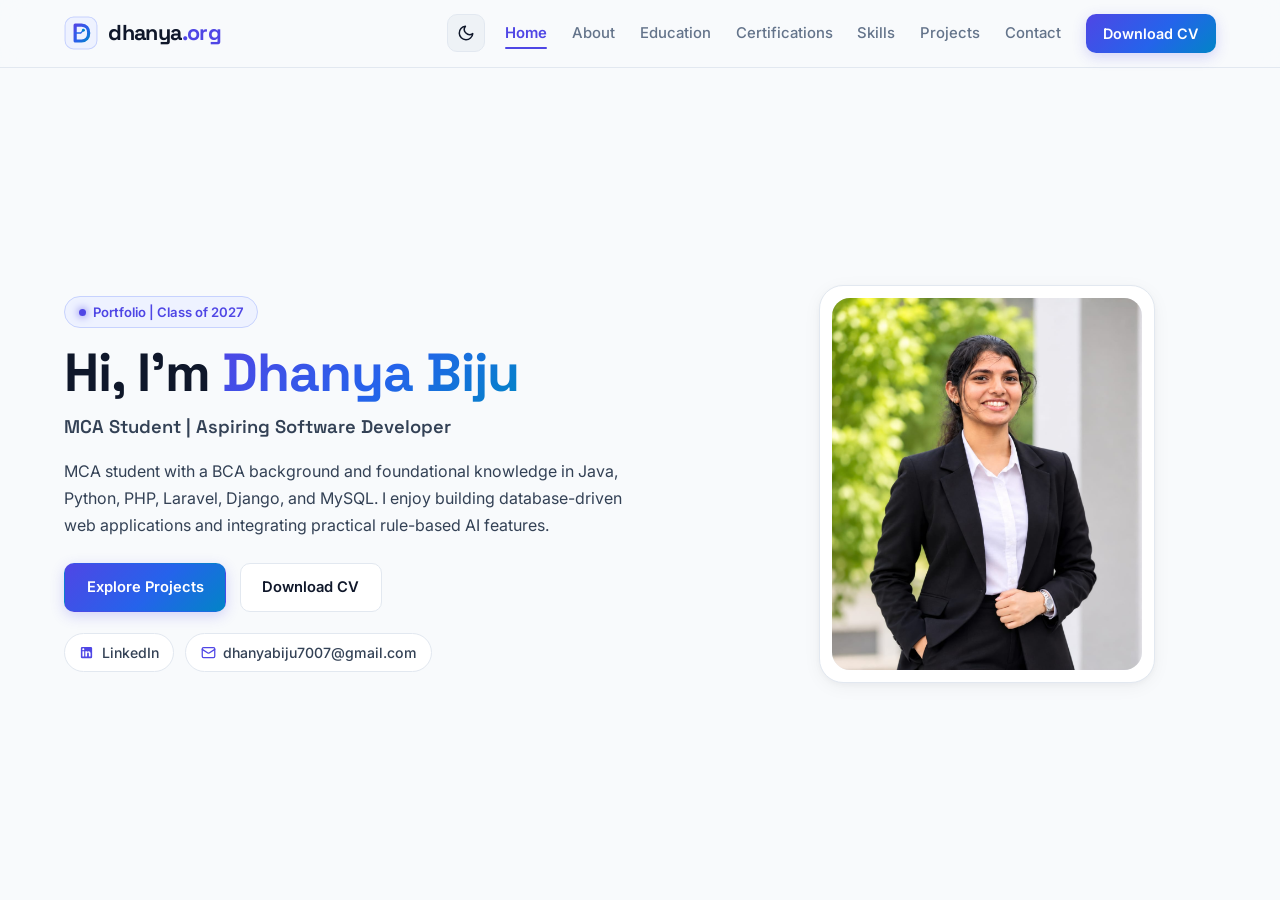
==== index.html @ c8cc5d2e "initial commit" ====
<!DOCTYPE html>
<html lang="en">

<head>
    <meta charset="UTF-8">
    <meta name="viewport" content="width=device-width, initial-scale=1.0">
    <title>Dhanya Biju | MCA Student &amp; Aspiring Software Developer</title>
    <meta name="description"
        content="Portfolio of Dhanya Biju — MCA Student and Aspiring Software Developer skilled in Java, Python, PHP, Laravel, Django, MySQL, and rule-based AI web applications.">
    <meta property="og:title" content="Dhanya Biju | Portfolio">
    <meta property="og:description"
        content="MCA Student and Aspiring Software Developer building clean, database-driven web applications.">
    <meta property="og:type" content="website">
    <meta property="og:site_name" content="dhanya.org">
    <meta property="og:image" content="Assets/image/image.jpeg">
    <link rel="icon" type="image/svg+xml" href="Assets/image/favicon.svg">
    <link rel="preconnect" href="https://fonts.googleapis.com">
    <link rel="preconnect" href="https://fonts.gstatic.com" crossorigin>
    <link
        href="https://fonts.googleapis.com/css2?family=Inter:wght@400;500;600;700&family=Space+Grotesk:wght@500;600;700&display=swap"
        rel="stylesheet">
    <link rel="stylesheet" href="Assets/css/common.css">
    <link rel="stylesheet" href="Assets/css/style.css">
    <script>
        (function () {
            var theme = localStorage.getItem('portfolio-theme');
            if (!theme) {
                theme = (window.matchMedia && window.matchMedia('(prefers-color-scheme: dark)').matches) ? 'dark' : 'light';
            }
            document.documentElement.setAttribute('data-theme', theme);
        })();
    </script>
</head>

<body>
    <a href="#main-content" class="skip-link">Skip to main content</a>

    <header class="navbar">
        <div class="nav-inner">
            <a href="index.html" class="logo" aria-label="dhanya.org home">
                <img src="Assets/image/logo.svg" alt="dhanya.org logo" class="logo-icon" width="34" height="34">
                <span class="logo-text">dhanya<span>.org</span></span>
            </a>

            <div class="nav-right">
                <button type="button" id="themeToggle" class="theme-toggle-btn" aria-label="Toggle color theme"
                    title="Toggle theme">
                    <svg class="sun-icon" viewBox="0 0 24 24" fill="none" stroke="currentColor" stroke-width="2"
                        stroke-linecap="round" stroke-linejoin="round" aria-hidden="true">
                        <circle cx="12" cy="12" r="5"></circle>
                        <line x1="12" y1="1" x2="12" y2="3"></line>
                        <line x1="12" y1="21" x2="12" y2="23"></line>
                        <line x1="4.22" y1="4.22" x2="5.64" y2="5.64"></line>
                        <line x1="18.36" y1="18.36" x2="19.78" y2="19.78"></line>
                        <line x1="1" y1="12" x2="3" y2="12"></line>
                        <line x1="21" y1="12" x2="23" y2="12"></line>
                        <line x1="4.22" y1="19.78" x2="5.64" y2="18.36"></line>
                        <line x1="18.36" y1="5.64" x2="19.78" y2="4.22"></line>
                    </svg>
                    <svg class="moon-icon" viewBox="0 0 24 24" fill="none" stroke="currentColor" stroke-width="2"
                        stroke-linecap="round" stroke-linejoin="round" aria-hidden="true">
                        <path d="M21 12.79A9 9 0 1 1 11.21 3 7 7 0 0 0 21 12.79z"></path>
                    </svg>
                </button>

                <button type="button" id="navToggle" class="nav-toggle" aria-label="Toggle navigation menu"
                    aria-expanded="false" aria-controls="navMenu">
                    <span class="nav-toggle-bar"></span>
                    <span class="nav-toggle-bar"></span>
                    <span class="nav-toggle-bar"></span>
                </button>

                <nav aria-label="Primary Navigation">
                    <ul id="navMenu" class="nav-links">
                        <li><a href="index.html" class="active" aria-current="page">Home</a></li>
                        <li><a href="about.html">About</a></li>
                        <li><a href="education.html">Education</a></li>
                        <li><a href="certifications.html">Certifications</a></li>
                        <li><a href="skills.html">Skills</a></li>
                        <li><a href="projects.html">Projects</a></li>
                        <li><a href="contacts.html">Contact</a></li>
                        <li><a href="Assets/documents/resume.pdf" target="_blank" rel="noopener noreferrer"
                                class="nav-btn">Download CV</a></li>
                    </ul>
                </nav>
            </div>
        </div>
    </header>

    <main id="main-content">
        <section class="page-section" aria-labelledby="hero-heading">
            <div class="container">
                <div class="hero-grid">
                    <div class="hero-content">
                        <span class="hero-label">
                            <span class="hero-label-dot" aria-hidden="true"></span>
                            Portfolio | Class of 2027
                        </span>
                        <h1 id="hero-heading">Hi, I'm <span>Dhanya Biju</span></h1>
                        <p class="hero-role">MCA Student | Aspiring Software Developer</p>
                        <p class="hero-intro">
                            MCA student with a BCA background and foundational knowledge in Java, Python, PHP, Laravel,
                            Django, and MySQL. I enjoy building database-driven web applications and integrating
                            practical rule-based AI features.
                        </p>

                        <div class="hero-actions">
                            <a href="projects.html" class="btn btn-primary">Explore Projects</a>
                            <a href="Assets/documents/resume.pdf" target="_blank" rel="noopener noreferrer"
                                class="btn btn-outline">Download CV</a>
                        </div>

                        <div class="hero-links">
                            <a href="https://www.linkedin.com/in/dhanya-biju2003" target="_blank"
                                rel="noopener noreferrer" class="social-pill">
                                <svg viewBox="0 0 24 24" fill="currentColor" aria-hidden="true">
                                    <path
                                        d="M19 3a2 2 0 0 1 2 2v14a2 2 0 0 1-2 2H5a2 2 0 0 1-2-2V5a2 2 0 0 1 2-2h14m-.5 15.5v-5.3a3.26 3.26 0 0 0-3.26-3.26c-.85 0-1.84.52-2.28 1.3v-1.11h-2.79v8.37h2.79v-4.93c0-.77.62-1.4 1.39-1.4a1.4 1.4 0 0 1 1.4 1.4v4.93h2.75M6.88 8.56a1.68 1.68 0 0 0 1.68-1.68c0-.93-.75-1.69-1.68-1.69a1.69 1.69 0 0 0-1.69 1.69c0 .93.76 1.68 1.69 1.68m1.39 9.94v-8.37H5.5v8.37h2.77z">
                                    </path>
                                </svg>
                                <span>LinkedIn</span>
                            </a>
                            <a href="mailto:dhanyabiju7007@gmail.com" class="social-pill">
                                <svg viewBox="0 0 24 24" fill="none" stroke="currentColor" stroke-width="2"
                                    stroke-linecap="round" stroke-linejoin="round" aria-hidden="true">
                                    <rect x="2" y="4" width="20" height="16" rx="2"></rect>
                                    <path d="m22 7-8.97 5.7a1.94 1.94 0 0 1-2.06 0L2 7"></path>
                                </svg>
                                <span>dhanyabiju7007@gmail.com</span>
                            </a>
                        </div>
                    </div>

                    <div class="hero-visual">
                        <div class="portrait-backdrop">
                            <div class="portrait-frame">
                                <img src="Assets/image/image.jpeg" alt="Portrait of Dhanya Biju" width="310"
                                    height="372" loading="eager" decoding="async">
                            </div>
                        </div>
                    </div>
                </div>
            </div>
        </section>
    </main>

    <button type="button" id="backToTop" class="back-to-top" aria-label="Back to top">
        <svg viewBox="0 0 24 24" fill="none" stroke="currentColor" stroke-width="2.2" stroke-linecap="round"
            stroke-linejoin="round" aria-hidden="true">
            <polyline points="18 15 12 9 6 15"></polyline>
        </svg>
    </button>

    <script src="Assets/javascript/common.js" defer></script>
</body>

</html>
---- Assets/css/common.css ----
/* =========================================
   DESIGN TOKENS — LIGHT & DARK COLOR THEMES
   ========================================= */
:root {
    color-scheme: light;

    /* Backgrounds & Surfaces */
    --bg-main: #F8FAFC;
    --bg-secondary: #EEF2F6;
    --bg-ambient: radial-gradient(ellipse 80% 50% at 50% -12%, rgba(79, 70, 229, 0.08) 0%, transparent 60%),
        radial-gradient(circle at 95% 85%, rgba(2, 132, 199, 0.05) 0%, transparent 50%),
        #F8FAFC;
    --nav-bg: rgba(248, 250, 252, 0.88);
    --card-bg: #FFFFFF;
    --card-border: #E2E8F0;
    --card-border-hover: #CBD5E1;

    /* Typography */
    --heading: #0F172A;
    --body-text: #334155;
    --secondary-text: #64748B;

    /* Primary Accent & Gradients */
    --primary: #4F46E5;
    --primary-hover: #4338CA;
    --primary-light: #EEF2FF;
    --primary-border: #C7D2FE;
    --secondary-accent: #0284C7;
    --accent-glow: rgba(79, 70, 229, 0.22);
    --gradient-primary: linear-gradient(135deg, #4F46E5 0%, #2563EB 55%, #0284C7 100%);
    --gradient-text: linear-gradient(135deg, #4F46E5 0%, #2563EB 55%, #0284C7 100%);

    /* Elevation & Shadows */
    --soft-shadow: 0 4px 20px -2px rgba(15, 23, 42, 0.06), 0 2px 6px -1px rgba(15, 23, 42, 0.04);
    --hover-shadow: 0 14px 30px -4px rgba(15, 23, 42, 0.10), 0 4px 10px -2px rgba(15, 23, 42, 0.05);

    /* Fonts & Shapes */
    --font-heading: 'Space Grotesk', system-ui, -apple-system, 'Segoe UI', sans-serif;
    --font-body: 'Inter', system-ui, -apple-system, 'Segoe UI', sans-serif;
    --radius-sm: 10px;
    --radius-md: 14px;
    --radius-lg: 18px;
    --transition: 0.22s cubic-bezier(0.4, 0, 0.2, 1);
}

[data-theme="dark"] {
    color-scheme: dark;

    /* Backgrounds & Surfaces */
    --bg-main: #0B0F19;
    --bg-secondary: #131B2E;
    --bg-ambient: radial-gradient(ellipse 80% 50% at 50% -12%, rgba(99, 102, 241, 0.18) 0%, transparent 65%),
        radial-gradient(circle at 95% 85%, rgba(56, 189, 248, 0.08) 0%, transparent 50%),
        #0B0F19;
    --nav-bg: rgba(11, 15, 25, 0.88);
    --card-bg: #111827;
    --card-border: rgba(255, 255, 255, 0.09);
    --card-border-hover: rgba(99, 102, 241, 0.4);

    /* Typography */
    --heading: #F8FAFC;
    --body-text: #94A3B8;
    --secondary-text: #64748B;

    /* Primary Accent & Gradients */
    --primary: #6366F1;
    --primary-hover: #818CF8;
    --primary-light: rgba(99, 102, 241, 0.14);
    --primary-border: rgba(99, 102, 241, 0.28);
    --secondary-accent: #38BDF8;
    --accent-glow: rgba(99, 102, 241, 0.32);
    --gradient-primary: linear-gradient(135deg, #6366F1 0%, #3B82F6 55%, #38BDF8 100%);
    --gradient-text: linear-gradient(135deg, #818CF8 0%, #60A5FA 55%, #38BDF8 100%);

    /* Elevation & Shadows */
    --soft-shadow: 0 8px 24px -2px rgba(0, 0, 0, 0.45), 0 2px 6px -1px rgba(0, 0, 0, 0.35);
    --hover-shadow: 0 16px 36px -4px rgba(0, 0, 0, 0.6), 0 0 20px rgba(99, 102, 241, 0.15);
}

/* =========================================
   RESET & BASE TYPOGRAPHY
   ========================================= */
html {
    scroll-behavior: smooth;
}

*,
*::before,
*::after {
    margin: 0;
    padding: 0;
    box-sizing: border-box;
}

body {
    background-color: var(--bg-main);
    background-image: var(--bg-ambient);
    background-attachment: fixed;
    background-size: cover;
    color: var(--body-text);
    font-family: var(--font-body);
    font-size: 15.5px;
    line-height: 1.6;
    min-height: 100vh;
    display: flex;
    flex-direction: column;
    overflow-x: clip;
    -webkit-font-smoothing: antialiased;
    transition: background-color var(--transition), color var(--transition);
}

main {
    flex: 1;
    display: flex;
    align-items: center;
    padding: 1.5rem 5%;
}

h1,
h2,
h3,
h4 {
    font-family: var(--font-heading);
    color: var(--heading);
    letter-spacing: -0.02em;
    transition: color var(--transition);
}

p {
    color: var(--body-text);
    transition: color var(--transition);
}

a {
    color: inherit;
}

img,
svg {
    display: block;
    max-width: 100%;
}

/* Accessibility */
.skip-link {
    position: absolute;
    left: 1rem;
    top: -100%;
    z-index: 2000;
    padding: 0.65rem 1.1rem;
    background: var(--primary);
    color: #FFFFFF;
    font-weight: 600;
    border-radius: var(--radius-sm);
    text-decoration: none;
}

.skip-link:focus {
    top: 0.75rem;
}

:focus-visible {
    outline: 2px solid var(--primary);
    outline-offset: 3px;
}

/* =========================================
   STICKY HEADER & NAVIGATION BAR (68px)
   ========================================= */
.navbar {
    width: 100%;
    height: 68px;
    padding: 0 5%;
    background-color: var(--nav-bg);
    backdrop-filter: blur(12px);
    -webkit-backdrop-filter: blur(12px);
    border-bottom: 1px solid var(--card-border);
    display: flex;
    align-items: center;
    position: sticky;
    top: 0;
    z-index: 1000;
    transition: background-color var(--transition), border-color var(--transition);
}

.nav-inner {
    width: 100%;
    max-width: 1160px;
    margin: 0 auto;
    display: flex;
    justify-content: space-between;
    align-items: center;
    gap: 1.5rem;
}

.logo {
    display: inline-flex;
    align-items: center;
    gap: 0.65rem;
    text-decoration: none;
    flex-shrink: 0;
}

.logo-icon {
    width: 34px;
    height: 34px;
    border-radius: 9px;
    transition: transform var(--transition);
}

.logo:hover .logo-icon {
    transform: scale(1.04);
}

.logo-text {
    font-family: var(--font-heading);
    font-size: 1.35rem;
    font-weight: 700;
    color: var(--heading);
    letter-spacing: -0.03em;
    transition: color var(--transition);
}

.logo-text span {
    color: var(--primary);
    transition: color var(--transition);
}

.nav-right {
    display: flex;
    align-items: center;
    gap: 1.25rem;
}

/* Theme Toggle Button */
.theme-toggle-btn {
    width: 38px;
    height: 38px;
    border-radius: var(--radius-sm);
    background: var(--bg-secondary);
    border: 1px solid var(--card-border);
    color: var(--heading);
    display: inline-flex;
    align-items: center;
    justify-content: center;
    cursor: pointer;
    flex-shrink: 0;
    transition: background-color var(--transition), border-color var(--transition), color var(--transition), transform var(--transition), box-shadow var(--transition);
}

.theme-toggle-btn:hover {
    background: var(--card-bg);
    border-color: var(--primary);
    color: var(--primary);
    transform: rotate(15deg);
    box-shadow: 0 4px 12px var(--accent-glow);
}

.theme-toggle-btn svg {
    width: 18px;
    height: 18px;
}

.theme-toggle-btn .sun-icon {
    display: none;
}

.theme-toggle-btn .moon-icon {
    display: block;
}

[data-theme="dark"] .theme-toggle-btn .sun-icon {
    display: block;
}

[data-theme="dark"] .theme-toggle-btn .moon-icon {
    display: none;
}

.nav-links {
    list-style: none;
    display: flex;
    align-items: center;
    gap: 1.55rem;
}

.nav-links a {
    text-decoration: none;
    color: var(--secondary-text);
    font-size: 0.93rem;
    font-weight: 500;
    position: relative;
    padding: 0.3rem 0;
    transition: color var(--transition);
}

.nav-links a:hover:not(.nav-btn),
.nav-links a.active:not(.nav-btn) {
    color: var(--primary);
    font-weight: 600;
}

.nav-links a.active:not(.nav-btn)::after {
    content: '';
    position: absolute;
    left: 0;
    bottom: -2px;
    width: 100%;
    height: 2px;
    background: var(--primary);
    border-radius: 999px;
}

.nav-btn {
    background: var(--gradient-primary);
    color: #FFFFFF !important;
    padding: 0.52rem 1.1rem !important;
    border-radius: var(--radius-sm);
    font-weight: 600 !important;
    font-size: 0.9rem !important;
    transition: transform var(--transition), background-color var(--transition), box-shadow var(--transition);
    display: inline-flex;
    align-items: center;
    gap: 0.4rem;
    box-shadow: 0 4px 14px var(--accent-glow);
}

.nav-btn:hover {
    transform: translateY(-1px);
    box-shadow: 0 8px 20px var(--accent-glow);
}

/* Mobile Hamburger Toggle */
.nav-toggle {
    display: none;
    background: var(--bg-secondary);
    border: 1px solid var(--card-border);
    border-radius: var(--radius-sm);
    width: 38px;
    height: 38px;
    align-items: center;
    justify-content: center;
    flex-direction: column;
    gap: 5px;
    cursor: pointer;
    transition: background-color var(--transition), border-color var(--transition);
}

.nav-toggle-bar {
    width: 18px;
    height: 2px;
    background-color: var(--heading);
    border-radius: 2px;
    transition: transform var(--transition), opacity var(--transition);
}

.nav-toggle[aria-expanded="true"] .nav-toggle-bar:nth-child(1) {
    transform: translateY(7px) rotate(45deg);
}

.nav-toggle[aria-expanded="true"] .nav-toggle-bar:nth-child(2) {
    opacity: 0;
}

.nav-toggle[aria-expanded="true"] .nav-toggle-bar:nth-child(3) {
    transform: translateY(-7px) rotate(-45deg);
}

/* =========================================
   SHARED PAGE CONTAINER & HEADERS
   ========================================= */
.container {
    width: 100%;
    max-width: 1160px;
    margin: 0 auto;
}

.page-section {
    width: 100%;
}

.page-header {
    margin-bottom: 1.5rem;
    display: flex;
    justify-content: space-between;
    align-items: flex-end;
    flex-wrap: wrap;
    gap: 0.75rem;
}

.page-eyebrow {
    display: inline-block;
    padding: 0.24rem 0.75rem;
    margin-bottom: 0.45rem;
    border-radius: 999px;
    background: var(--primary-light);
    border: 1px solid var(--primary-border);
    color: var(--primary);
    font-size: 0.78rem;
    font-weight: 600;
    letter-spacing: 0.03em;
    text-transform: uppercase;
    transition: background-color var(--transition), border-color var(--transition), color var(--transition);
}

.page-title {
    font-size: clamp(1.75rem, 2.8vw, 2.25rem);
    font-weight: 700;
    line-height: 1.15;
}

.page-subtitle {
    font-size: 0.96rem;
    color: var(--secondary-text);
    max-width: 580px;
    transition: color var(--transition);
}

/* =========================================
   BUTTONS, CARDS, TAGS & PILLS
   ========================================= */
.btn {
    display: inline-flex;
    align-items: center;
    justify-content: center;
    gap: 0.5rem;
    padding: 0.72rem 1.35rem;
    border-radius: var(--radius-sm);
    font-family: var(--font-body);
    font-size: 0.92rem;
    font-weight: 600;
    text-decoration: none;
    border: 1px solid transparent;
    cursor: pointer;
    transition: transform var(--transition), border-color var(--transition), background-color var(--transition), box-shadow var(--transition), color var(--transition);
}

.btn-primary {
    background: var(--gradient-primary);
    color: #FFFFFF;
    box-shadow: 0 4px 14px var(--accent-glow);
}

.btn-primary:hover {
    transform: translateY(-2px);
    box-shadow: 0 8px 22px var(--accent-glow);
}

.btn-outline {
    background: var(--card-bg);
    color: var(--heading);
    border-color: var(--card-border);
}

.btn-outline:hover {
    transform: translateY(-2px);
    border-color: var(--primary);
    color: var(--primary);
    background: var(--primary-light);
}

.card {
    background: var(--card-bg);
    border: 1px solid var(--card-border);
    border-radius: var(--radius-lg);
    box-shadow: var(--soft-shadow);
    transition: transform var(--transition), border-color var(--transition), box-shadow var(--transition), background-color var(--transition);
}

.card:hover {
    border-color: var(--card-border-hover);
    box-shadow: var(--hover-shadow);
}

.tag-list {
    display: flex;
    flex-wrap: wrap;
    gap: 0.45rem;
}

.tag {
    display: inline-flex;
    align-items: center;
    padding: 0.3rem 0.72rem;
    border-radius: 999px;
    background: var(--bg-secondary);
    border: 1px solid var(--card-border);
    color: var(--heading);
    font-size: 0.82rem;
    font-weight: 500;
    transition: border-color var(--transition), background-color var(--transition), color var(--transition);
}

.social-pill {
    display: inline-flex;
    align-items: center;
    gap: 0.45rem;
    padding: 0.45rem 0.9rem;
    border-radius: 999px;
    background: var(--card-bg);
    border: 1px solid var(--card-border);
    color: var(--body-text);
    font-size: 0.88rem;
    font-weight: 500;
    text-decoration: none;
    transition: transform var(--transition), border-color var(--transition), color var(--transition), background-color var(--transition), box-shadow var(--transition);
}

.social-pill svg {
    width: 15px;
    height: 15px;
    color: var(--primary);
    flex-shrink: 0;
    transition: color var(--transition);
}

a.social-pill:hover {
    transform: translateY(-1px);
    border-color: var(--primary);
    color: var(--primary);
    background: var(--primary-light);
    box-shadow: 0 4px 12px var(--accent-glow);
}

/* =========================================
   BACK TO TOP BUTTON
   ========================================= */
.back-to-top {
    position: fixed;
    right: 1.25rem;
    bottom: 1.25rem;
    width: 40px;
    height: 40px;
    border-radius: 10px;
    background: var(--card-bg);
    border: 1px solid var(--card-border);
    box-shadow: var(--soft-shadow);
    color: var(--primary);
    display: flex;
    align-items: center;
    justify-content: center;
    cursor: pointer;
    opacity: 0;
    visibility: hidden;
    transform: translateY(8px);
    transition: opacity var(--transition), transform var(--transition), visibility var(--transition), border-color var(--transition), background-color var(--transition);
    z-index: 950;
}

.back-to-top.is-visible {
    opacity: 1;
    visibility: visible;
    transform: translateY(0);
}

.back-to-top:hover {
    border-color: var(--primary);
    box-shadow: 0 6px 16px var(--accent-glow);
}

.back-to-top svg {
    width: 18px;
    height: 18px;
}

/* =========================================
   RESPONSIVE NAVIGATION & MOBILE FLOW
   ========================================= */
@media (max-width: 960px) {
    main {
        display: block;
        padding: 2rem 5%;
    }
}

@media (max-width: 860px) {
    .nav-toggle {
        display: inline-flex;
    }

    .nav-right {
        gap: 0.65rem;
    }

    .nav-links {
        position: absolute;
        top: 100%;
        left: 0;
        right: 0;
        flex-direction: column;
        align-items: stretch;
        gap: 0.25rem;
        padding: 0.85rem 5% 1.25rem;
        background: var(--card-bg);
        border-bottom: 1px solid var(--card-border);
        box-shadow: var(--soft-shadow);
        display: none;
    }

    .nav-links.is-open {
        display: flex;
    }

    .nav-links a {
        padding: 0.6rem 0.4rem;
    }

    .nav-links a.active:not(.nav-btn)::after {
        display: none;
    }

    .nav-btn {
        margin-top: 0.4rem;
        justify-content: center;
    }
}

/* =========================================
   REDUCED MOTION
   ========================================= */
@media (prefers-reduced-motion: reduce) {
    html {
        scroll-behavior: auto;
    }

    *,
    *::before,
    *::after {
        animation-duration: 0.01ms !important;
        animation-iteration-count: 1 !important;
        transition-duration: 0.01ms !important;
    }
}
---- Assets/css/style.css ----
/* =========================================
   HOME PAGE — ONE-SCREEN SPLIT HERO
   ========================================= */
.hero-grid {
    display: grid;
    grid-template-columns: 1.2fr 0.85fr;
    align-items: center;
    gap: 3rem;
}

.hero-label {
    display: inline-flex;
    align-items: center;
    gap: 0.45rem;
    padding: 0.3rem 0.85rem;
    margin-bottom: 1rem;
    border-radius: 999px;
    background: var(--primary-light);
    border: 1px solid var(--primary-border);
    color: var(--primary);
    font-size: 0.82rem;
    font-weight: 600;
    transition: background-color var(--transition), border-color var(--transition), color var(--transition);
}

.hero-label-dot {
    width: 7px;
    height: 7px;
    border-radius: 50%;
    background: var(--primary);
    box-shadow: 0 0 8px var(--primary);
}

.hero-content h1 {
    font-size: clamp(2.3rem, 4.2vw, 3.35rem);
    font-weight: 700;
    line-height: 1.1;
    margin-bottom: 0.55rem;
}

.hero-content h1 span {
    background: var(--gradient-text);
    -webkit-background-clip: text;
    -webkit-text-fill-color: transparent;
    display: inline-block;
}

.hero-role {
    font-family: var(--font-heading);
    font-size: 1.15rem;
    font-weight: 600;
    color: var(--body-text);
    margin-bottom: 1rem;
    transition: color var(--transition);
}

.hero-intro {
    font-size: 1rem;
    color: var(--body-text);
    max-width: 560px;
    line-height: 1.7;
    margin-bottom: 1.5rem;
    transition: color var(--transition);
}

.hero-actions {
    display: flex;
    flex-wrap: wrap;
    gap: 0.85rem;
    margin-bottom: 1.35rem;
}

.hero-links {
    display: flex;
    flex-wrap: wrap;
    gap: 0.7rem;
}

/* Right Column: Clean Profile Photo Frame */
.hero-visual {
    display: flex;
    justify-content: center;
}

.portrait-backdrop {
    position: relative;
    padding: 0.75rem;
    border-radius: 24px;
    background: var(--card-bg);
    border: 1px solid var(--card-border);
    box-shadow: var(--soft-shadow);
    transition: background-color var(--transition), border-color var(--transition), box-shadow var(--transition);
}

.portrait-backdrop:hover {
    border-color: var(--card-border-hover);
    box-shadow: var(--hover-shadow);
}

.portrait-frame {
    width: 310px;
    max-width: 100%;
    aspect-ratio: 4 / 4.8;
    border-radius: 18px;
    overflow: hidden;
    background: var(--bg-secondary);
}

.portrait-frame img {
    width: 100%;
    height: 100%;
    object-fit: cover;
    object-position: center top;
}

@media (max-width: 960px) {
    .hero-grid {
        grid-template-columns: 1fr;
        text-align: center;
        gap: 2rem;
    }

    .hero-visual {
        order: -1;
    }

    .hero-intro {
        margin-left: auto;
        margin-right: auto;
    }

    .hero-actions,
    .hero-links {
        justify-content: center;
    }

    .portrait-frame {
        width: 260px;
    }
}
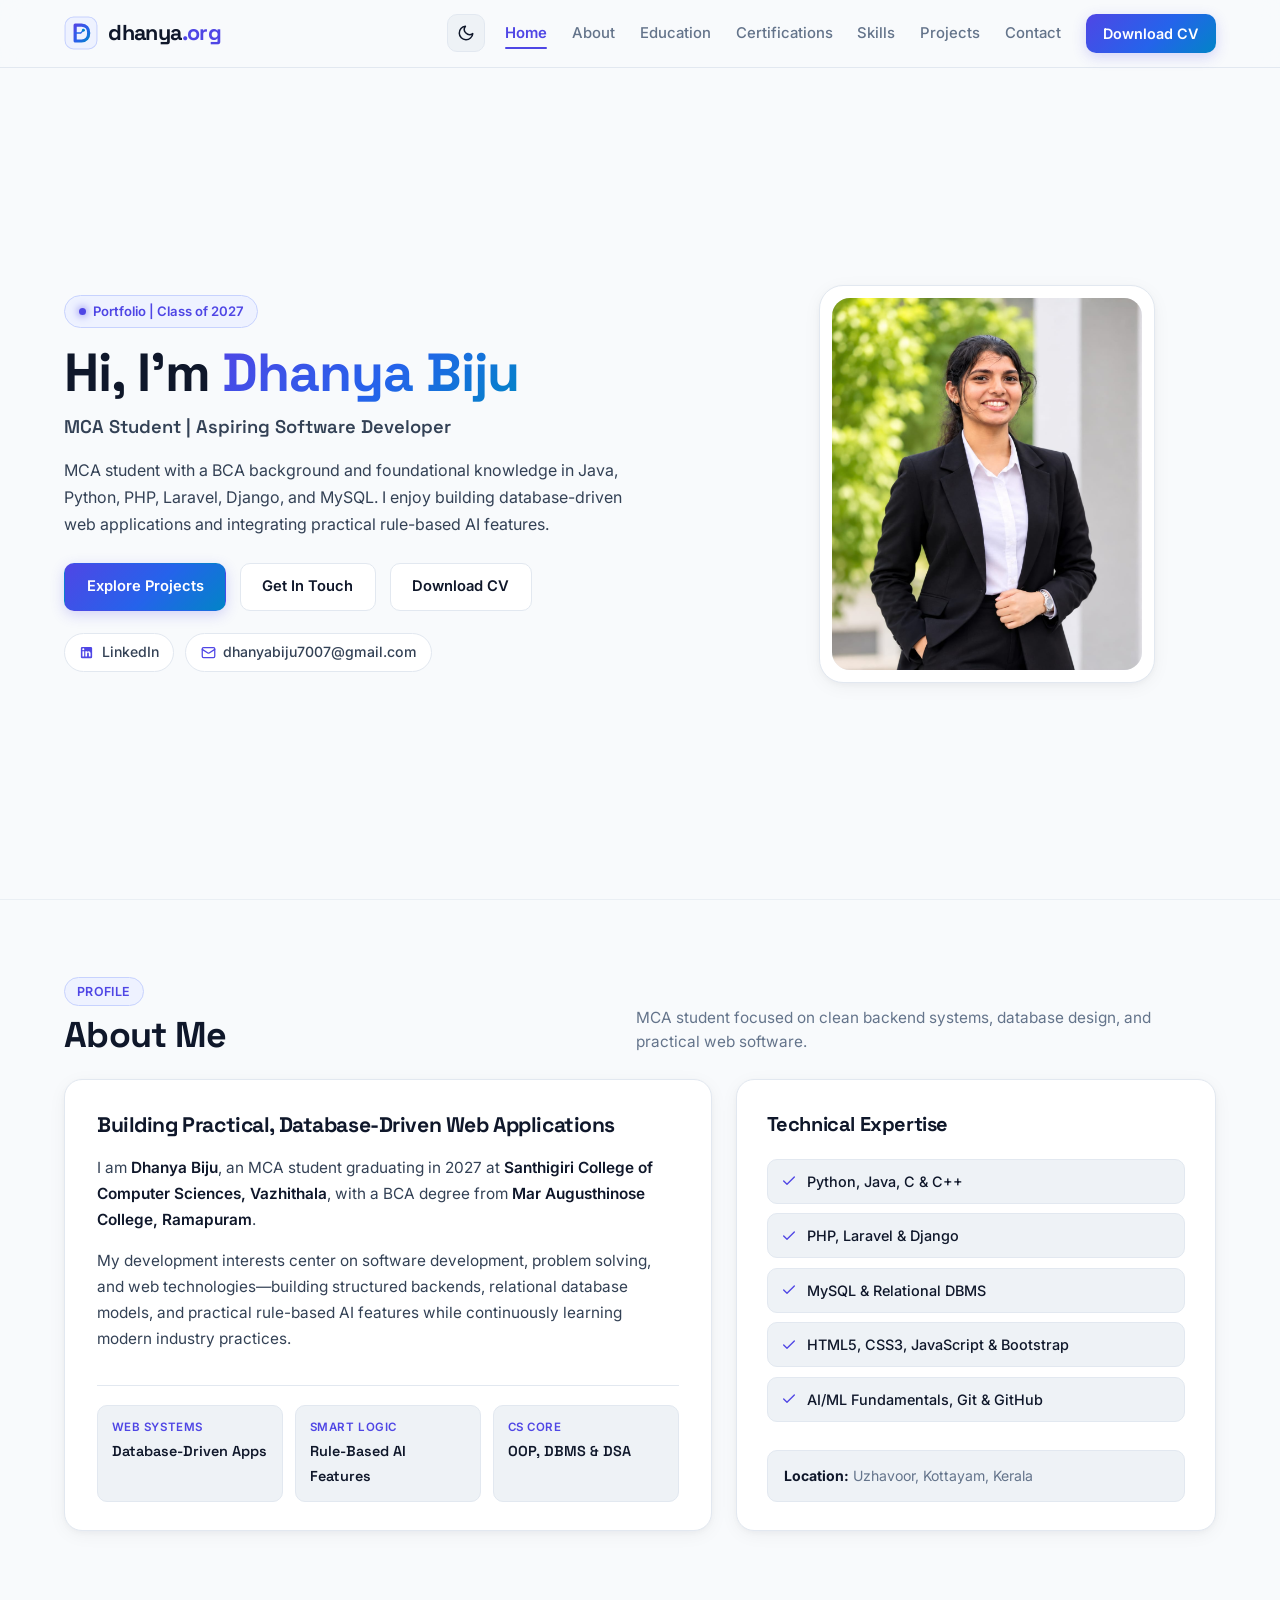
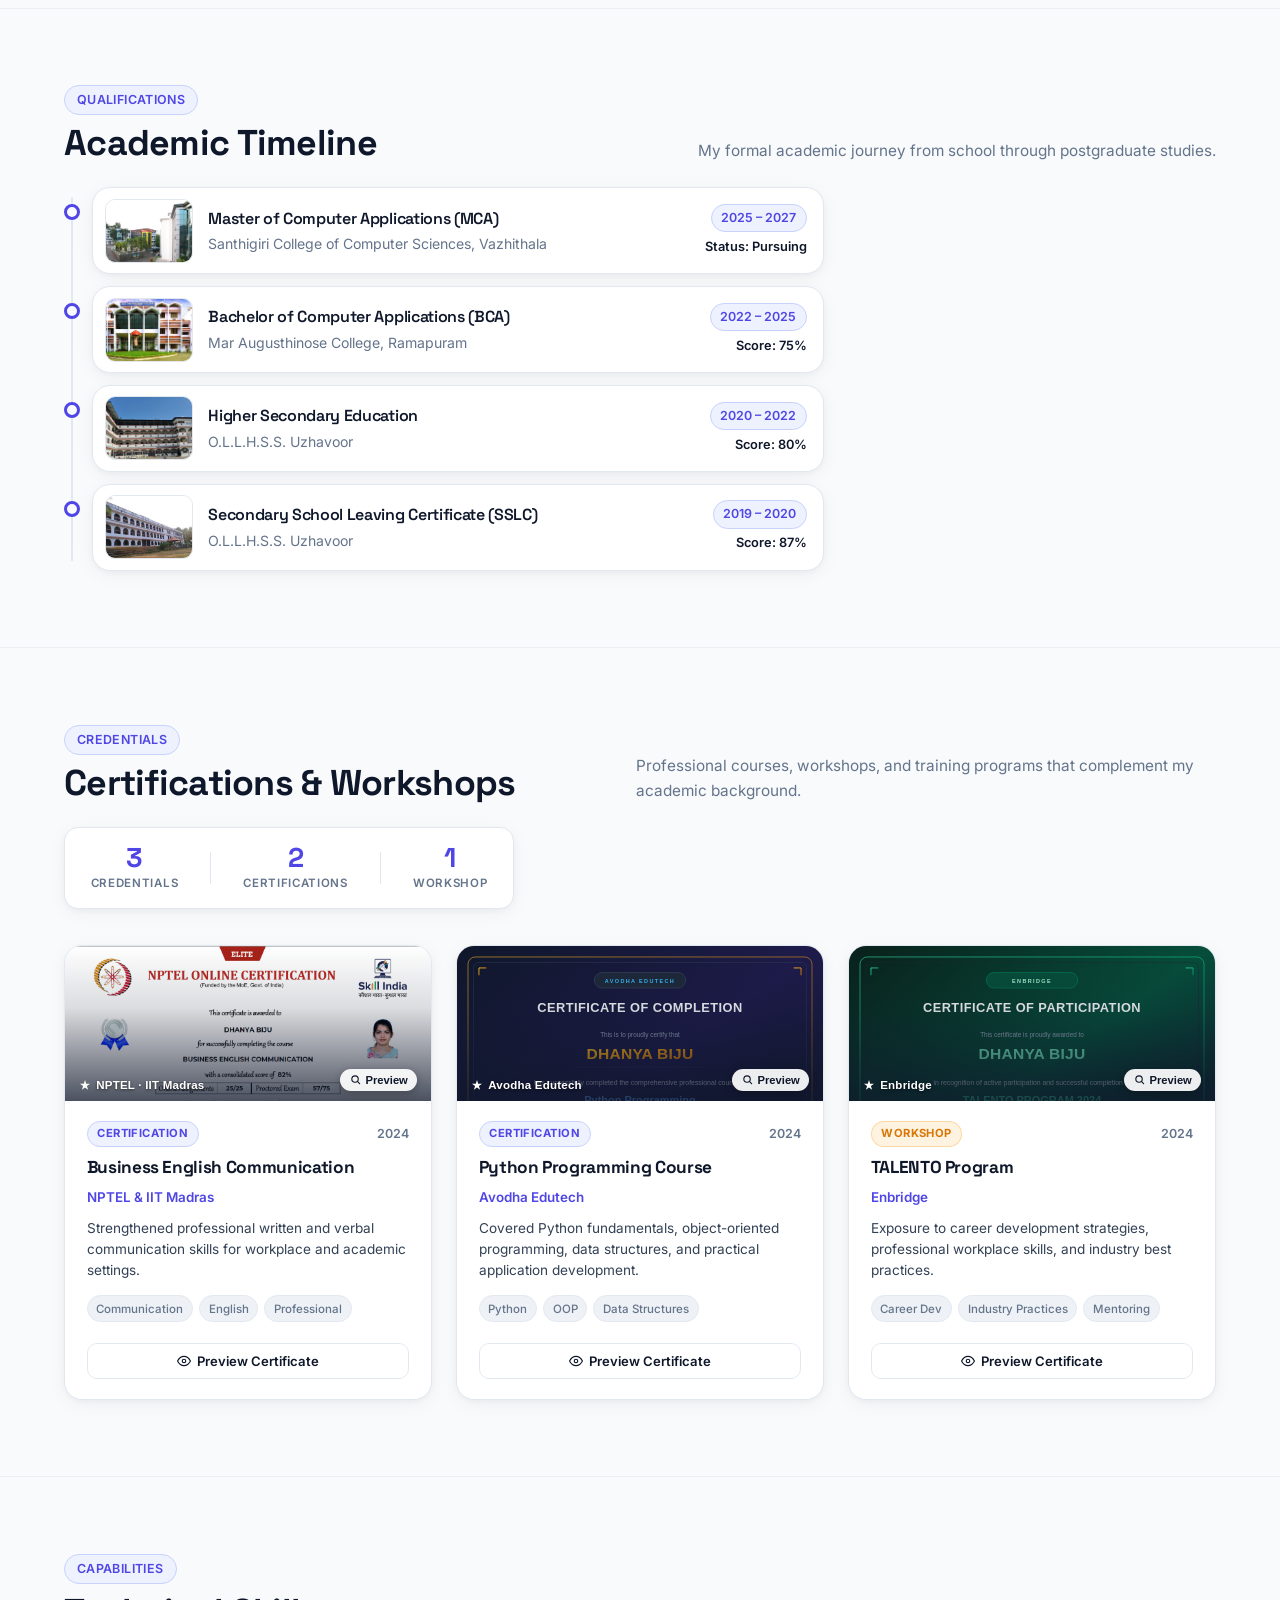
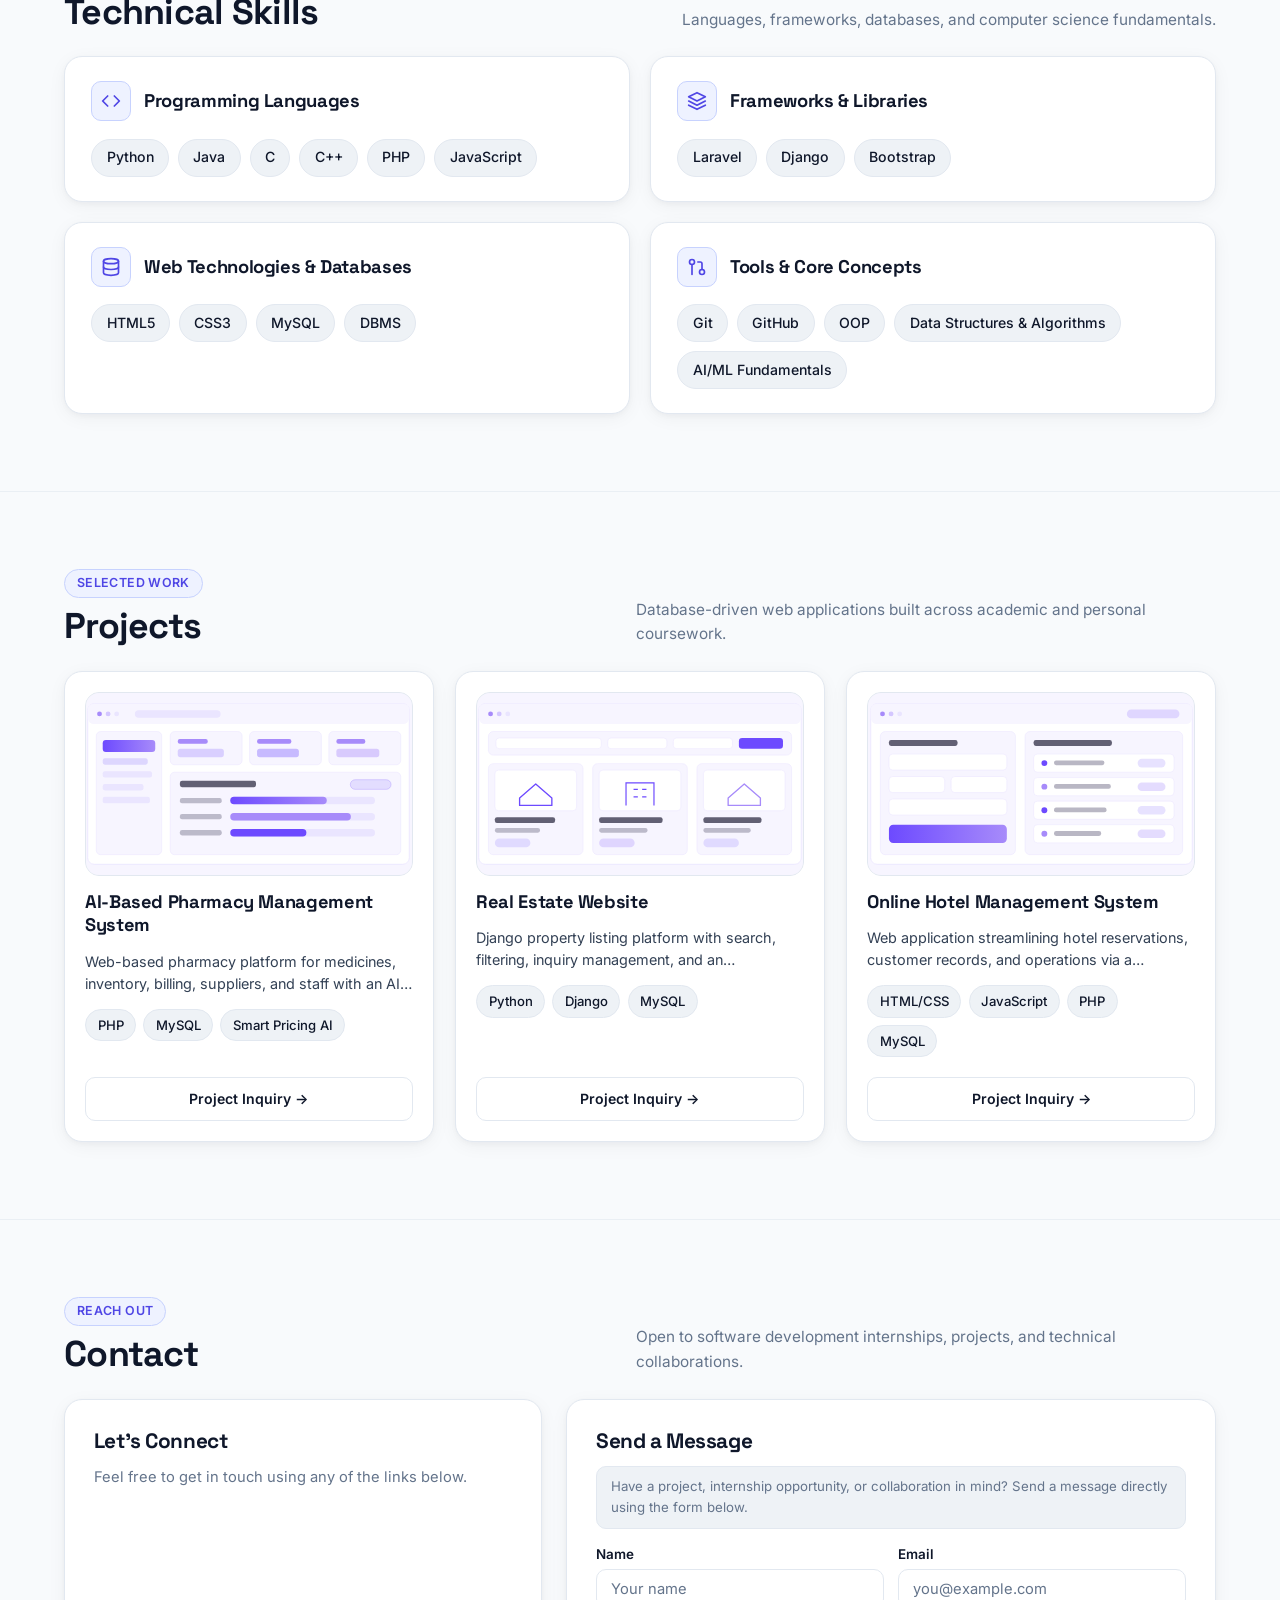
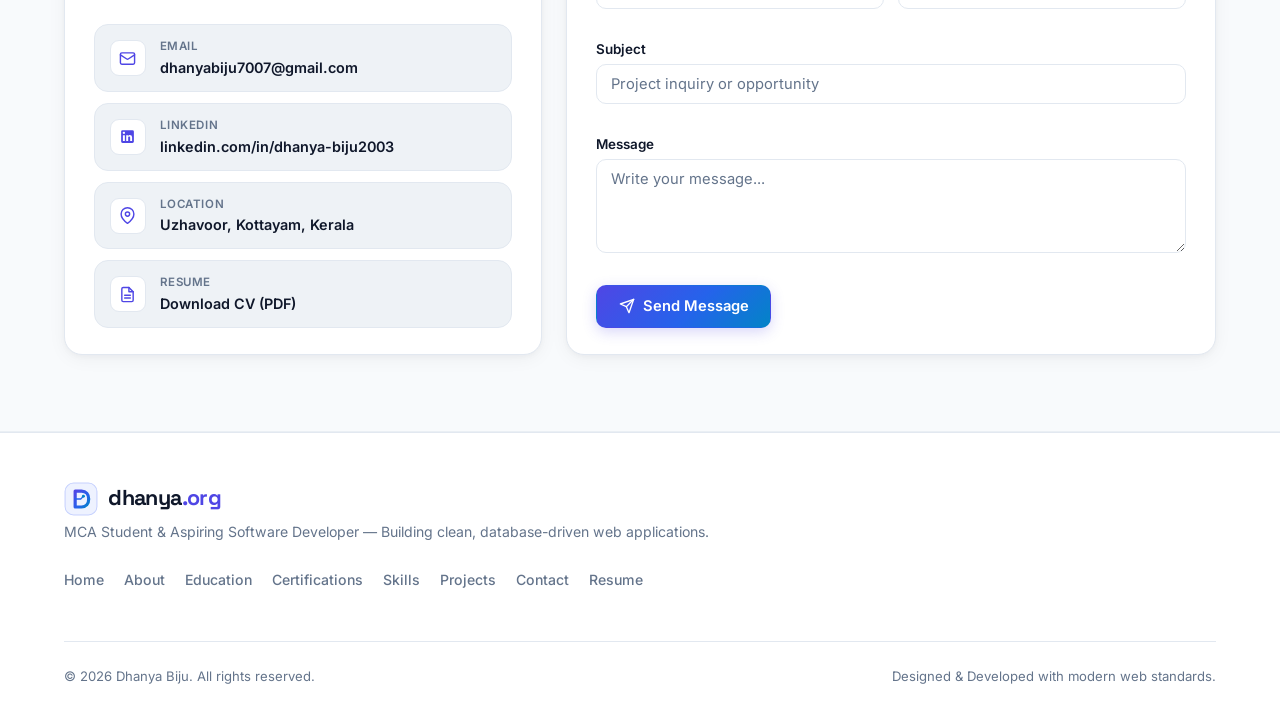
==== commit daffcf96: "added" ====
--- a/index.html
+++ b/index.html
@@ -6,10 +6,10 @@
     <meta name="viewport" content="width=device-width, initial-scale=1.0">
     <title>Dhanya Biju | MCA Student &amp; Aspiring Software Developer</title>
     <meta name="description"
-        content="Portfolio of Dhanya Biju — MCA Student and Aspiring Software Developer skilled in Java, Python, PHP, Laravel, Django, MySQL, and rule-based AI web applications.">
-    <meta property="og:title" content="Dhanya Biju | Portfolio">
+        content="Professional portfolio of Dhanya Biju — MCA Student and Aspiring Software Developer skilled in Java, Python, PHP, Laravel, Django, MySQL, and database-driven web applications.">
+    <meta property="og:title" content="Dhanya Biju | Professional Portfolio">
     <meta property="og:description"
-        content="MCA Student and Aspiring Software Developer building clean, database-driven web applications.">
+        content="MCA Student and Aspiring Software Developer building clean, database-driven web applications with rule-based AI features.">
     <meta property="og:type" content="website">
     <meta property="og:site_name" content="dhanya.org">
     <meta property="og:image" content="Assets/image/image.jpeg">
@@ -21,6 +21,12 @@
         rel="stylesheet">
     <link rel="stylesheet" href="Assets/css/common.css">
     <link rel="stylesheet" href="Assets/css/style.css">
+    <link rel="stylesheet" href="Assets/css/about.css">
+    <link rel="stylesheet" href="Assets/css/education.css">
+    <link rel="stylesheet" href="Assets/css/certifications.css">
+    <link rel="stylesheet" href="Assets/css/skill.css">
+    <link rel="stylesheet" href="Assets/css/project.css">
+    <link rel="stylesheet" href="Assets/css/contact.css">
     <script>
         (function () {
             var theme = localStorage.getItem('portfolio-theme');
@@ -33,11 +39,12 @@
 </head>
 
 <body>
-    <a href="#main-content" class="skip-link">Skip to main content</a>
-
+    <a href="#home" class="skip-link">Skip to main content</a>
+
+    <!-- Sticky Navigation Bar -->
     <header class="navbar">
         <div class="nav-inner">
-            <a href="index.html" class="logo" aria-label="dhanya.org home">
+            <a href="#home" class="logo" aria-label="dhanya.org home">
                 <img src="Assets/image/logo.svg" alt="dhanya.org logo" class="logo-icon" width="34" height="34">
                 <span class="logo-text">dhanya<span>.org</span></span>
             </a>
@@ -72,13 +79,13 @@
 
                 <nav aria-label="Primary Navigation">
                     <ul id="navMenu" class="nav-links">
-                        <li><a href="index.html" class="active" aria-current="page">Home</a></li>
-                        <li><a href="about.html">About</a></li>
-                        <li><a href="education.html">Education</a></li>
-                        <li><a href="certifications.html">Certifications</a></li>
-                        <li><a href="skills.html">Skills</a></li>
-                        <li><a href="projects.html">Projects</a></li>
-                        <li><a href="contacts.html">Contact</a></li>
+                        <li><a href="#home" class="active">Home</a></li>
+                        <li><a href="#about">About</a></li>
+                        <li><a href="#education">Education</a></li>
+                        <li><a href="#certifications">Certifications</a></li>
+                        <li><a href="#skills">Skills</a></li>
+                        <li><a href="#projects">Projects</a></li>
+                        <li><a href="#contact">Contact</a></li>
                         <li><a href="Assets/documents/resume.pdf" target="_blank" rel="noopener noreferrer"
                                 class="nav-btn">Download CV</a></li>
                     </ul>
@@ -88,7 +95,10 @@
     </header>
 
     <main id="main-content">
-        <section class="page-section" aria-labelledby="hero-heading">
+        <!-- =========================================
+             1. HERO SECTION
+             ========================================= -->
+        <section id="home" class="page-section page-section--hero" aria-labelledby="hero-heading">
             <div class="container">
                 <div class="hero-grid">
                     <div class="hero-content">
@@ -105,7 +115,8 @@
                         </p>
 
                         <div class="hero-actions">
-                            <a href="projects.html" class="btn btn-primary">Explore Projects</a>
+                            <a href="#projects" class="btn btn-primary">Explore Projects</a>
+                            <a href="#contact" class="btn btn-outline">Get In Touch</a>
                             <a href="Assets/documents/resume.pdf" target="_blank" rel="noopener noreferrer"
                                 class="btn btn-outline">Download CV</a>
                         </div>
@@ -142,8 +153,834 @@
                 </div>
             </div>
         </section>
+
+        <!-- =========================================
+             2. ABOUT SECTION
+             ========================================= -->
+        <section id="about" class="page-section" aria-labelledby="about-heading">
+            <div class="container">
+                <div class="page-header">
+                    <div>
+                        <span class="page-eyebrow">Profile</span>
+                        <h2 id="about-heading" class="page-title">About Me</h2>
+                    </div>
+                    <p class="page-subtitle">MCA student focused on clean backend systems, database design, and
+                        practical web software.</p>
+                </div>
+
+                <div class="about-grid">
+                    <!-- Left Column: Bio + Highlights -->
+                    <article class="card about-card">
+                        <div class="about-bio">
+                            <h2>Building Practical, Database-Driven Web Applications</h2>
+                            <p>
+                                I am <strong>Dhanya Biju</strong>, an MCA student graduating in 2027 at
+                                <strong>Santhigiri College of Computer Sciences, Vazhithala</strong>, with a BCA degree
+                                from <strong>Mar Augusthinose College, Ramapuram</strong>.
+                            </p>
+                            <p>
+                                My development interests center on software development, problem solving, and web
+                                technologies—building structured backends, relational database models, and practical
+                                rule-based AI features while continuously learning modern industry practices.
+                            </p>
+                        </div>
+
+                        <div class="highlights-strip" aria-label="Key expertise highlights">
+                            <div class="highlight-box">
+                                <span class="highlight-label">Web Systems</span>
+                                <span class="highlight-value">Database-Driven Apps</span>
+                            </div>
+                            <div class="highlight-box">
+                                <span class="highlight-label">Smart Logic</span>
+                                <span class="highlight-value">Rule-Based AI Features</span>
+                            </div>
+                            <div class="highlight-box">
+                                <span class="highlight-label">CS Core</span>
+                                <span class="highlight-value">OOP, DBMS &amp; DSA</span>
+                            </div>
+                        </div>
+                    </article>
+
+                    <!-- Right Column: Technical Expertise List -->
+                    <aside class="card about-side">
+                        <h2>Technical Expertise</h2>
+                        <ul class="expertise-list">
+                            <li>
+                                <svg viewBox="0 0 24 24" fill="none" stroke="currentColor" stroke-width="2"
+                                    stroke-linecap="round" stroke-linejoin="round" aria-hidden="true">
+                                    <polyline points="20 6 9 17 4 12"></polyline>
+                                </svg>
+                                <span>Python, Java, C &amp; C++</span>
+                            </li>
+                            <li>
+                                <svg viewBox="0 0 24 24" fill="none" stroke="currentColor" stroke-width="2"
+                                    stroke-linecap="round" stroke-linejoin="round" aria-hidden="true">
+                                    <polyline points="20 6 9 17 4 12"></polyline>
+                                </svg>
+                                <span>PHP, Laravel &amp; Django</span>
+                            </li>
+                            <li>
+                                <svg viewBox="0 0 24 24" fill="none" stroke="currentColor" stroke-width="2"
+                                    stroke-linecap="round" stroke-linejoin="round" aria-hidden="true">
+                                    <polyline points="20 6 9 17 4 12"></polyline>
+                                </svg>
+                                <span>MySQL &amp; Relational DBMS</span>
+                            </li>
+                            <li>
+                                <svg viewBox="0 0 24 24" fill="none" stroke="currentColor" stroke-width="2"
+                                    stroke-linecap="round" stroke-linejoin="round" aria-hidden="true">
+                                    <polyline points="20 6 9 17 4 12"></polyline>
+                                </svg>
+                                <span>HTML5, CSS3, JavaScript &amp; Bootstrap</span>
+                            </li>
+                            <li>
+                                <svg viewBox="0 0 24 24" fill="none" stroke="currentColor" stroke-width="2"
+                                    stroke-linecap="round" stroke-linejoin="round" aria-hidden="true">
+                                    <polyline points="20 6 9 17 4 12"></polyline>
+                                </svg>
+                                <span>AI/ML Fundamentals, Git &amp; GitHub</span>
+                            </li>
+                        </ul>
+                        <p class="interests-note">
+                            <strong>Location:</strong> Uzhavoor, Kottayam, Kerala
+                        </p>
+                    </aside>
+                </div>
+            </div>
+        </section>
+
+        <!-- =========================================
+             3. EDUCATION SECTION
+             ========================================= -->
+        <section id="education" class="page-section" aria-labelledby="education-heading">
+            <div class="container">
+                <div class="page-header">
+                    <div>
+                        <span class="page-eyebrow">Qualifications</span>
+                        <h2 id="education-heading" class="page-title">Academic Timeline</h2>
+                    </div>
+                    <p class="page-subtitle">My formal academic journey from school through postgraduate studies.</p>
+                </div>
+
+                <div class="education-layout">
+                    <div class="timeline-panel">
+                        <div class="timeline">
+                            <!-- MCA -->
+                            <article class="timeline-item">
+                                <div class="timeline-dot" aria-hidden="true"></div>
+                                <div class="card timeline-card">
+                                    <button type="button" class="timeline-photo-btn"
+                                        data-photo-src="Assets/image/college-santhigiri.jpg"
+                                        data-photo-title="Santhigiri College of Computer Sciences"
+                                        data-photo-caption="Master of Computer Applications (MCA) — Vazhithala, Idukki, Kerala"
+                                        data-photo-alt="Santhigiri College of Computer Sciences campus, Vazhithala"
+                                        aria-label="View photo of Santhigiri College of Computer Sciences campus">
+                                        <img src="Assets/image/college-santhigiri.jpg"
+                                            alt="Santhigiri College of Computer Sciences campus, Vazhithala"
+                                            class="timeline-photo" width="92" height="68" loading="lazy">
+                                        <span class="timeline-photo-zoom" aria-hidden="true">
+                                            <svg width="12" height="12" viewBox="0 0 24 24" fill="none"
+                                                stroke="currentColor" stroke-width="2.5" stroke-linecap="round"
+                                                stroke-linejoin="round">
+                                                <circle cx="11" cy="11" r="7"></circle>
+                                                <line x1="21" y1="21" x2="16.65" y2="16.65"></line>
+                                            </svg>
+                                        </span>
+                                    </button>
+                                    <div class="timeline-content">
+                                        <div class="timeline-info">
+                                            <h3>Master of Computer Applications (MCA)</h3>
+                                            <p>Santhigiri College of Computer Sciences, Vazhithala</p>
+                                        </div>
+                                        <div class="timeline-meta">
+                                            <span class="timeline-date">2025 – 2027</span>
+                                            <span class="timeline-score">Status: Pursuing</span>
+                                        </div>
+                                    </div>
+                                </div>
+                            </article>
+
+                            <!-- BCA -->
+                            <article class="timeline-item">
+                                <div class="timeline-dot" aria-hidden="true"></div>
+                                <div class="card timeline-card">
+                                    <button type="button" class="timeline-photo-btn"
+                                        data-photo-src="Assets/image/college-augusthinose.jpg"
+                                        data-photo-title="Mar Augusthinose College"
+                                        data-photo-caption="Bachelor of Computer Applications (BCA) — Ramapuram, Kottayam, Kerala"
+                                        data-photo-alt="Mar Augusthinose College campus, Ramapuram"
+                                        aria-label="View photo of Mar Augusthinose College campus">
+                                        <img src="Assets/image/college-augusthinose.jpg"
+                                            alt="Mar Augusthinose College campus, Ramapuram" class="timeline-photo"
+                                            width="92" height="68" loading="lazy">
+                                        <span class="timeline-photo-zoom" aria-hidden="true">
+                                            <svg width="12" height="12" viewBox="0 0 24 24" fill="none"
+                                                stroke="currentColor" stroke-width="2.5" stroke-linecap="round"
+                                                stroke-linejoin="round">
+                                                <circle cx="11" cy="11" r="7"></circle>
+                                                <line x1="21" y1="21" x2="16.65" y2="16.65"></line>
+                                            </svg>
+                                        </span>
+                                    </button>
+                                    <div class="timeline-content">
+                                        <div class="timeline-info">
+                                            <h3>Bachelor of Computer Applications (BCA)</h3>
+                                            <p>Mar Augusthinose College, Ramapuram</p>
+                                        </div>
+                                        <div class="timeline-meta">
+                                            <span class="timeline-date">2022 – 2025</span>
+                                            <span class="timeline-score">Score: 75%</span>
+                                        </div>
+                                    </div>
+                                </div>
+                            </article>
+
+                            <!-- Higher Secondary -->
+                            <article class="timeline-item">
+                                <div class="timeline-dot" aria-hidden="true"></div>
+                                <div class="card timeline-card">
+                                    <button type="button" class="timeline-photo-btn"
+                                        data-photo-src="Assets/image/school-ollhss.jpg"
+                                        data-photo-title="Our Lady of Lourdes Higher Secondary School (O.L.L.H.S.S.)"
+                                        data-photo-caption="Higher Secondary Education — Uzhavoor, Kottayam, Kerala"
+                                        data-photo-alt="Our Lady of Lourdes Higher Secondary School (O.L.L.H.S.S.) campus, Uzhavoor"
+                                        aria-label="View photo of O.L.L.H.S.S. Uzhavoor campus">
+                                        <img src="Assets/image/school-ollhss.jpg"
+                                            alt="Our Lady of Lourdes Higher Secondary School (O.L.L.H.S.S.) campus, Uzhavoor"
+                                            class="timeline-photo" width="92" height="68" loading="lazy">
+                                        <span class="timeline-photo-zoom" aria-hidden="true">
+                                            <svg width="12" height="12" viewBox="0 0 24 24" fill="none"
+                                                stroke="currentColor" stroke-width="2.5" stroke-linecap="round"
+                                                stroke-linejoin="round">
+                                                <circle cx="11" cy="11" r="7"></circle>
+                                                <line x1="21" y1="21" x2="16.65" y2="16.65"></line>
+                                            </svg>
+                                        </span>
+                                    </button>
+                                    <div class="timeline-content">
+                                        <div class="timeline-info">
+                                            <h3>Higher Secondary Education</h3>
+                                            <p>O.L.L.H.S.S. Uzhavoor</p>
+                                        </div>
+                                        <div class="timeline-meta">
+                                            <span class="timeline-date">2020 – 2022</span>
+                                            <span class="timeline-score">Score: 80%</span>
+                                        </div>
+                                    </div>
+                                </div>
+                            </article>
+
+                            <!-- SSLC -->
+                            <article class="timeline-item">
+                                <div class="timeline-dot" aria-hidden="true"></div>
+                                <div class="card timeline-card">
+                                    <button type="button" class="timeline-photo-btn"
+                                        data-photo-src="Assets/image/high school-ollhss.jpg"
+                                        data-photo-title="Our Lady of Lourdes Higher Secondary School (O.L.L.H.S.S.)"
+                                        data-photo-caption="Secondary School Leaving Certificate (SSLC) — Uzhavoor, Kottayam, Kerala"
+                                        data-photo-alt="O.L.L.H.S.S. Uzhavoor school building"
+                                        aria-label="View photo of O.L.L.H.S.S. Uzhavoor school building">
+                                        <img src="Assets/image/high school-ollhss.jpg"
+                                            alt="O.L.L.H.S.S. Uzhavoor school building" class="timeline-photo"
+                                            width="92" height="68" loading="lazy">
+                                        <span class="timeline-photo-zoom" aria-hidden="true">
+                                            <svg width="12" height="12" viewBox="0 0 24 24" fill="none"
+                                                stroke="currentColor" stroke-width="2.5" stroke-linecap="round"
+                                                stroke-linejoin="round">
+                                                <circle cx="11" cy="11" r="7"></circle>
+                                                <line x1="21" y1="21" x2="16.65" y2="16.65"></line>
+                                            </svg>
+                                        </span>
+                                    </button>
+                                    <div class="timeline-content">
+                                        <div class="timeline-info">
+                                            <h3>Secondary School Leaving Certificate (SSLC)</h3>
+                                            <p>O.L.L.H.S.S. Uzhavoor</p>
+                                        </div>
+                                        <div class="timeline-meta">
+                                            <span class="timeline-date">2019 – 2020</span>
+                                            <span class="timeline-score">Score: 87%</span>
+                                        </div>
+                                    </div>
+                                </div>
+                            </article>
+                        </div>
+                    </div>
+                </div>
+            </div>
+        </section>
+
+        <!-- =========================================
+             4. CERTIFICATIONS & WORKSHOPS SECTION
+             (3 Grid in One Row with Smaller Image & Large Preview Click)
+             ========================================= -->
+        <section id="certifications" class="page-section" aria-labelledby="certs-heading">
+            <div class="container">
+                <div class="page-header">
+                    <div>
+                        <span class="page-eyebrow">Credentials</span>
+                        <h2 id="certs-heading" class="page-title">Certifications &amp; Workshops</h2>
+                    </div>
+                    <p class="page-subtitle">Professional courses, workshops, and training programs that complement my
+                        academic background.</p>
+                </div>
+
+                <!-- Stats Strip -->
+                <div class="cert-stats">
+                    <div class="cert-stat">
+                        <span class="cert-stat-num">3</span>
+                        <span class="cert-stat-label">Credentials</span>
+                    </div>
+                    <div class="cert-stat-divider" aria-hidden="true"></div>
+                    <div class="cert-stat">
+                        <span class="cert-stat-num">2</span>
+                        <span class="cert-stat-label">Certifications</span>
+                    </div>
+                    <div class="cert-stat-divider" aria-hidden="true"></div>
+                    <div class="cert-stat">
+                        <span class="cert-stat-num">1</span>
+                        <span class="cert-stat-label">Workshop</span>
+                    </div>
+                </div>
+
+                <!-- 3 Grid in One Row -->
+                <div class="certs-grid">
+                    <!-- Certificate 1: NPTEL -->
+                    <article class="cert-card" aria-label="NPTEL Business English Communication">
+                        <button type="button" class="cert-thumb-wrap"
+                            data-photo-src="Assets/image/cert-nptel.jpg"
+                            data-photo-title="Business English Communication Certificate"
+                            data-photo-caption="Issued to Dhanya Biju by NPTEL &amp; IIT Madras (2024)"
+                            data-photo-alt="NPTEL Business English Communication Certificate issued to Dhanya Biju"
+                            aria-label="Preview full NPTEL Certificate">
+                            <img src="Assets/image/cert-nptel.jpg"
+                                alt="NPTEL Business English Communication Certificate issued to Dhanya Biju"
+                                class="cert-thumb-img" width="400" height="155" loading="lazy">
+                            <div class="cert-thumb-overlay" aria-hidden="true">
+                                <span class="cert-thumb-issuer">
+                                    <svg width="12" height="12" viewBox="0 0 24 24" fill="currentColor">
+                                        <path d="M12 2l2.4 7.4H22l-6.2 4.5 2.4 7.4L12 17l-6.2 4.3 2.4-7.4L2 9.4h7.6z" />
+                                    </svg>
+                                    NPTEL · IIT Madras
+                                </span>
+                                <span class="cert-thumb-zoom">
+                                    <svg width="11" height="11" viewBox="0 0 24 24" fill="none" stroke="currentColor"
+                                        stroke-width="2.5" stroke-linecap="round" stroke-linejoin="round">
+                                        <circle cx="11" cy="11" r="7"></circle>
+                                        <line x1="21" y1="21" x2="16.65" y2="16.65"></line>
+                                    </svg>
+                                    Preview
+                                </span>
+                            </div>
+                        </button>
+                        <div class="cert-card-body">
+                            <div class="cert-card-meta">
+                                <span class="cert-badge cert-badge--cert">Certification</span>
+                                <span class="cert-year">2024</span>
+                            </div>
+                            <h3 class="cert-title">Business English Communication</h3>
+                            <p class="cert-org">NPTEL &amp; IIT Madras</p>
+                            <p class="cert-desc">Strengthened professional written and verbal communication skills for
+                                workplace and academic settings.</p>
+                            <div class="cert-tags" aria-label="Topics">
+                                <span class="cert-tag">Communication</span>
+                                <span class="cert-tag">English</span>
+                                <span class="cert-tag">Professional</span>
+                            </div>
+                            <button type="button" class="btn btn-outline cert-preview-trigger"
+                                data-photo-src="Assets/image/cert-nptel.jpg"
+                                data-photo-title="Business English Communication Certificate"
+                                data-photo-caption="Issued to Dhanya Biju by NPTEL &amp; IIT Madras (2024)"
+                                data-photo-alt="NPTEL Business English Communication Certificate issued to Dhanya Biju">
+                                <svg width="14" height="14" viewBox="0 0 24 24" fill="none" stroke="currentColor"
+                                    stroke-width="2" stroke-linecap="round" stroke-linejoin="round" aria-hidden="true">
+                                    <path d="M1 12s4-8 11-8 11 8 11 8-4 8-11 8-11-8-11-8z"></path>
+                                    <circle cx="12" cy="12" r="3"></circle>
+                                </svg>
+                                <span>Preview Certificate</span>
+                            </button>
+                        </div>
+                    </article>
+
+                    <!-- Certificate 2: Python Programming -->
+                    <article class="cert-card" aria-label="Python Programming Certificate from Avodha">
+                        <button type="button" class="cert-thumb-wrap"
+                            data-photo-src="Assets/image/cert-python.svg"
+                            data-photo-title="Python Programming Certificate"
+                            data-photo-caption="Issued to Dhanya Biju by Avodha Edutech (2024)"
+                            data-photo-alt="Python Programming Certificate from Avodha Edutech"
+                            aria-label="Preview full Python Programming Certificate">
+                            <img src="Assets/image/cert-python.svg"
+                                alt="Python Programming Certificate from Avodha Edutech" class="cert-thumb-img"
+                                width="400" height="155" loading="lazy">
+                            <div class="cert-thumb-overlay" aria-hidden="true">
+                                <span class="cert-thumb-issuer">
+                                    <svg width="12" height="12" viewBox="0 0 24 24" fill="currentColor">
+                                        <path d="M12 2l2.4 7.4H22l-6.2 4.5 2.4 7.4L12 17l-6.2 4.3 2.4-7.4L2 9.4h7.6z" />
+                                    </svg>
+                                    Avodha Edutech
+                                </span>
+                                <span class="cert-thumb-zoom">
+                                    <svg width="11" height="11" viewBox="0 0 24 24" fill="none" stroke="currentColor"
+                                        stroke-width="2.5" stroke-linecap="round" stroke-linejoin="round">
+                                        <circle cx="11" cy="11" r="7"></circle>
+                                        <line x1="21" y1="21" x2="16.65" y2="16.65"></line>
+                                    </svg>
+                                    Preview
+                                </span>
+                            </div>
+                        </button>
+                        <div class="cert-card-body">
+                            <div class="cert-card-meta">
+                                <span class="cert-badge cert-badge--cert">Certification</span>
+                                <span class="cert-year">2024</span>
+                            </div>
+                            <h3 class="cert-title">Python Programming Course</h3>
+                            <p class="cert-org">Avodha Edutech</p>
+                            <p class="cert-desc">Covered Python fundamentals, object-oriented programming, data structures,
+                                and practical application development.</p>
+                            <div class="cert-tags" aria-label="Topics">
+                                <span class="cert-tag">Python</span>
+                                <span class="cert-tag">OOP</span>
+                                <span class="cert-tag">Data Structures</span>
+                            </div>
+                            <button type="button" class="btn btn-outline cert-preview-trigger"
+                                data-photo-src="Assets/image/cert-python.svg"
+                                data-photo-title="Python Programming Certificate"
+                                data-photo-caption="Issued to Dhanya Biju by Avodha Edutech (2024)"
+                                data-photo-alt="Python Programming Certificate from Avodha Edutech">
+                                <svg width="14" height="14" viewBox="0 0 24 24" fill="none" stroke="currentColor"
+                                    stroke-width="2" stroke-linecap="round" stroke-linejoin="round" aria-hidden="true">
+                                    <path d="M1 12s4-8 11-8 11 8 11 8-4 8-11 8-11-8-11-8z"></path>
+                                    <circle cx="12" cy="12" r="3"></circle>
+                                </svg>
+                                <span>Preview Certificate</span>
+                            </button>
+                        </div>
+                    </article>
+
+                    <!-- Certificate 3: TALENTO Workshop -->
+                    <article class="cert-card" aria-label="TALENTO Program by Enbridge">
+                        <button type="button" class="cert-thumb-wrap"
+                            data-photo-src="Assets/image/cert-talento.svg"
+                            data-photo-title="TALENTO Program Certificate of Participation"
+                            data-photo-caption="Awarded to Dhanya Biju by Enbridge (2024)"
+                            data-photo-alt="TALENTO Program Certificate from Enbridge"
+                            aria-label="Preview full TALENTO Certificate">
+                            <img src="Assets/image/cert-talento.svg" alt="TALENTO Program Certificate from Enbridge"
+                                class="cert-thumb-img" width="400" height="155" loading="lazy">
+                            <div class="cert-thumb-overlay" aria-hidden="true">
+                                <span class="cert-thumb-issuer">
+                                    <svg width="12" height="12" viewBox="0 0 24 24" fill="currentColor">
+                                        <path d="M12 2l2.4 7.4H22l-6.2 4.5 2.4 7.4L12 17l-6.2 4.3 2.4-7.4L2 9.4h7.6z" />
+                                    </svg>
+                                    Enbridge
+                                </span>
+                                <span class="cert-thumb-zoom">
+                                    <svg width="11" height="11" viewBox="0 0 24 24" fill="none" stroke="currentColor"
+                                        stroke-width="2.5" stroke-linecap="round" stroke-linejoin="round">
+                                        <circle cx="11" cy="11" r="7"></circle>
+                                        <line x1="21" y1="21" x2="16.65" y2="16.65"></line>
+                                    </svg>
+                                    Preview
+                                </span>
+                            </div>
+                        </button>
+                        <div class="cert-card-body">
+                            <div class="cert-card-meta">
+                                <span class="cert-badge cert-badge--workshop">Workshop</span>
+                                <span class="cert-year">2024</span>
+                            </div>
+                            <h3 class="cert-title">TALENTO Program</h3>
+                            <p class="cert-org">Enbridge</p>
+                            <p class="cert-desc">Exposure to career development strategies, professional workplace skills,
+                                and industry best practices.</p>
+                            <div class="cert-tags" aria-label="Topics">
+                                <span class="cert-tag">Career Dev</span>
+                                <span class="cert-tag">Industry Practices</span>
+                                <span class="cert-tag">Mentoring</span>
+                            </div>
+                            <button type="button" class="btn btn-outline cert-preview-trigger"
+                                data-photo-src="Assets/image/cert-talento.svg"
+                                data-photo-title="TALENTO Program Certificate of Participation"
+                                data-photo-caption="Awarded to Dhanya Biju by Enbridge (2024)"
+                                data-photo-alt="TALENTO Program Certificate from Enbridge">
+                                <svg width="14" height="14" viewBox="0 0 24 24" fill="none" stroke="currentColor"
+                                    stroke-width="2" stroke-linecap="round" stroke-linejoin="round" aria-hidden="true">
+                                    <path d="M1 12s4-8 11-8 11 8 11 8-4 8-11 8-11-8-11-8z"></path>
+                                    <circle cx="12" cy="12" r="3"></circle>
+                                </svg>
+                                <span>Preview Certificate</span>
+                            </button>
+                        </div>
+                    </article>
+                </div>
+            </div>
+        </section>
+
+        <!-- =========================================
+             5. SKILLS SECTION
+             ========================================= -->
+        <section id="skills" class="page-section" aria-labelledby="skills-heading">
+            <div class="container">
+                <div class="page-header">
+                    <div>
+                        <span class="page-eyebrow">Capabilities</span>
+                        <h2 id="skills-heading" class="page-title">Technical Skills</h2>
+                    </div>
+                    <p class="page-subtitle">Languages, frameworks, databases, and computer science fundamentals.</p>
+                </div>
+
+                <div class="skills-grid">
+                    <!-- Category 1 -->
+                    <article class="card skill-card">
+                        <div class="skill-header">
+                            <div class="skill-icon" aria-hidden="true">
+                                <svg viewBox="0 0 24 24" fill="none" stroke="currentColor" stroke-width="2"
+                                    stroke-linecap="round" stroke-linejoin="round">
+                                    <polyline points="16 18 22 12 16 6"></polyline>
+                                    <polyline points="8 6 2 12 8 18"></polyline>
+                                </svg>
+                            </div>
+                            <h3 class="skill-title">Programming Languages</h3>
+                        </div>
+                        <div class="skill-tags">
+                            <span class="skill-tag">Python</span>
+                            <span class="skill-tag">Java</span>
+                            <span class="skill-tag">C</span>
+                            <span class="skill-tag">C++</span>
+                            <span class="skill-tag">PHP</span>
+                            <span class="skill-tag">JavaScript</span>
+                        </div>
+                    </article>
+
+                    <!-- Category 2 -->
+                    <article class="card skill-card">
+                        <div class="skill-header">
+                            <div class="skill-icon" aria-hidden="true">
+                                <svg viewBox="0 0 24 24" fill="none" stroke="currentColor" stroke-width="2"
+                                    stroke-linecap="round" stroke-linejoin="round">
+                                    <polygon points="12 2 2 7 12 12 22 7 12 2"></polygon>
+                                    <polyline points="2 17 12 22 22 17"></polyline>
+                                    <polyline points="2 12 12 17 22 12"></polyline>
+                                </svg>
+                            </div>
+                            <h3 class="skill-title">Frameworks &amp; Libraries</h3>
+                        </div>
+                        <div class="skill-tags">
+                            <span class="skill-tag">Laravel</span>
+                            <span class="skill-tag">Django</span>
+                            <span class="skill-tag">Bootstrap</span>
+                        </div>
+                    </article>
+
+                    <!-- Category 3 -->
+                    <article class="card skill-card">
+                        <div class="skill-header">
+                            <div class="skill-icon" aria-hidden="true">
+                                <svg viewBox="0 0 24 24" fill="none" stroke="currentColor" stroke-width="2"
+                                    stroke-linecap="round" stroke-linejoin="round">
+                                    <ellipse cx="12" cy="5" rx="9" ry="3"></ellipse>
+                                    <path d="M21 12c0 1.66-4 3-9 3s-9-1.34-9-3"></path>
+                                    <path d="M3 5v14c0 1.66 4 3 9 3s9-1.34 9-3V5"></path>
+                                </svg>
+                            </div>
+                            <h3 class="skill-title">Web Technologies &amp; Databases</h3>
+                        </div>
+                        <div class="skill-tags">
+                            <span class="skill-tag">HTML5</span>
+                            <span class="skill-tag">CSS3</span>
+                            <span class="skill-tag">MySQL</span>
+                            <span class="skill-tag">DBMS</span>
+                        </div>
+                    </article>
+
+                    <!-- Category 4 -->
+                    <article class="card skill-card">
+                        <div class="skill-header">
+                            <div class="skill-icon" aria-hidden="true">
+                                <svg viewBox="0 0 24 24" fill="none" stroke="currentColor" stroke-width="2"
+                                    stroke-linecap="round" stroke-linejoin="round">
+                                    <circle cx="18" cy="18" r="3"></circle>
+                                    <circle cx="6" cy="6" r="3"></circle>
+                                    <path d="M13 6h3a2 2 0 0 1 2 2v7"></path>
+                                    <line x1="6" y1="9" x2="6" y2="21"></line>
+                                </svg>
+                            </div>
+                            <h3 class="skill-title">Tools &amp; Core Concepts</h3>
+                        </div>
+                        <div class="skill-tags">
+                            <span class="skill-tag">Git</span>
+                            <span class="skill-tag">GitHub</span>
+                            <span class="skill-tag">OOP</span>
+                            <span class="skill-tag">Data Structures &amp; Algorithms</span>
+                            <span class="skill-tag">AI/ML Fundamentals</span>
+                        </div>
+                    </article>
+                </div>
+            </div>
+        </section>
+
+        <!-- =========================================
+             6. PROJECTS SECTION
+             ========================================= -->
+        <section id="projects" class="page-section" aria-labelledby="projects-heading">
+            <div class="container">
+                <div class="page-header">
+                    <div>
+                        <span class="page-eyebrow">Selected Work</span>
+                        <h2 id="projects-heading" class="page-title">Projects</h2>
+                    </div>
+                    <p class="page-subtitle">Database-driven web applications built across academic and personal
+                        coursework.</p>
+                </div>
+
+                <div class="projects-grid">
+                    <!-- Project 1 -->
+                    <article class="card project-card">
+                        <div class="project-preview">
+                            <img src="Assets/image/project-pharmacy.svg"
+                                alt="AI-Based Pharmacy Management System preview" width="640" height="340"
+                                loading="lazy">
+                        </div>
+                        <h3 class="project-title">AI-Based Pharmacy Management System</h3>
+                        <p class="project-desc">
+                            Web-based pharmacy platform for medicines, inventory, billing, suppliers, and staff with an
+                            AI Smart Pricing module.
+                        </p>
+                        <div class="tag-list">
+                            <span class="tag">PHP</span>
+                            <span class="tag">MySQL</span>
+                            <span class="tag">Smart Pricing AI</span>
+                        </div>
+                        <div class="project-actions">
+                            <a href="#contact" class="btn btn-outline"
+                                data-inquiry-project="AI-Based Pharmacy Management System">Project Inquiry →</a>
+                        </div>
+                    </article>
+
+                    <!-- Project 2 -->
+                    <article class="card project-card">
+                        <div class="project-preview">
+                            <img src="Assets/image/project-realestate.svg" alt="Real Estate Website preview" width="640"
+                                height="340" loading="lazy">
+                        </div>
+                        <h3 class="project-title">Real Estate Website</h3>
+                        <p class="project-desc">
+                            Django property listing platform with search, filtering, inquiry management, and an
+                            administrative panel.
+                        </p>
+                        <div class="tag-list">
+                            <span class="tag">Python</span>
+                            <span class="tag">Django</span>
+                            <span class="tag">MySQL</span>
+                        </div>
+                        <div class="project-actions">
+                            <a href="#contact" class="btn btn-outline"
+                                data-inquiry-project="Real Estate Website">Project Inquiry →</a>
+                        </div>
+                    </article>
+
+                    <!-- Project 3 -->
+                    <article class="card project-card">
+                        <div class="project-preview">
+                            <img src="Assets/image/project-hotel.svg" alt="Online Hotel Management System preview"
+                                width="640" height="340" loading="lazy">
+                        </div>
+                        <h3 class="project-title">Online Hotel Management System</h3>
+                        <p class="project-desc">
+                            Web application streamlining hotel reservations, customer records, and operations via a
+                            PHP/MySQL admin panel.
+                        </p>
+                        <div class="tag-list">
+                            <span class="tag">HTML/CSS</span>
+                            <span class="tag">JavaScript</span>
+                            <span class="tag">PHP</span>
+                            <span class="tag">MySQL</span>
+                        </div>
+                        <div class="project-actions">
+                            <a href="#contact" class="btn btn-outline"
+                                data-inquiry-project="Online Hotel Management System">Project Inquiry →</a>
+                        </div>
+                    </article>
+                </div>
+            </div>
+        </section>
+
+        <!-- =========================================
+             7. CONTACT SECTION
+             ========================================= -->
+        <section id="contact" class="page-section" aria-labelledby="contact-heading">
+            <div class="container">
+                <div class="page-header">
+                    <div>
+                        <span class="page-eyebrow">Reach Out</span>
+                        <h2 id="contact-heading" class="page-title">Contact</h2>
+                    </div>
+                    <p class="page-subtitle">Open to software development internships, projects, and technical
+                        collaborations.</p>
+                </div>
+
+                <div class="contact-grid">
+                    <!-- Left Column: Info -->
+                    <aside class="card contact-info-card">
+                        <h2>Let's Connect</h2>
+                        <p class="info-intro">Feel free to get in touch using any of the links below.</p>
+
+                        <div class="contact-items">
+                            <a href="mailto:dhanyabiju7007@gmail.com" class="contact-item">
+                                <div class="item-icon" aria-hidden="true">
+                                    <svg viewBox="0 0 24 24" fill="none" stroke="currentColor" stroke-width="2"
+                                        stroke-linecap="round" stroke-linejoin="round">
+                                        <rect x="2" y="4" width="20" height="16" rx="2"></rect>
+                                        <path d="m22 7-8.97 5.7a1.94 1.94 0 0 1-2.06 0L2 7"></path>
+                                    </svg>
+                                </div>
+                                <div class="item-text">
+                                    <span class="item-label">Email</span>
+                                    <span class="item-value">dhanyabiju7007@gmail.com</span>
+                                </div>
+                            </a>
+
+                            <a href="https://www.linkedin.com/in/dhanya-biju2003" target="_blank"
+                                rel="noopener noreferrer" class="contact-item">
+                                <div class="item-icon" aria-hidden="true">
+                                    <svg viewBox="0 0 24 24" fill="currentColor">
+                                        <path
+                                            d="M19 3a2 2 0 0 1 2 2v14a2 2 0 0 1-2 2H5a2 2 0 0 1-2-2V5a2 2 0 0 1 2-2h14m-.5 15.5v-5.3a3.26 3.26 0 0 0-3.26-3.26c-.85 0-1.84.52-2.28 1.3v-1.11h-2.79v8.37h2.79v-4.93c0-.77.62-1.4 1.39-1.4a1.4 1.4 0 0 1 1.4 1.4v4.93h2.75M6.88 8.56a1.68 1.68 0 0 0 1.68-1.68c0-.93-.75-1.69-1.68-1.69a1.69 1.69 0 0 0-1.69 1.69c0 .93.76 1.68 1.69 1.68m1.39 9.94v-8.37H5.5v8.37h2.77z">
+                                        </path>
+                                    </svg>
+                                </div>
+                                <div class="item-text">
+                                    <span class="item-label">LinkedIn</span>
+                                    <span class="item-value">linkedin.com/in/dhanya-biju2003</span>
+                                </div>
+                            </a>
+
+                            <div class="contact-item">
+                                <div class="item-icon" aria-hidden="true">
+                                    <svg viewBox="0 0 24 24" fill="none" stroke="currentColor" stroke-width="2"
+                                        stroke-linecap="round" stroke-linejoin="round">
+                                        <path d="M21 10c0 7-9 13-9 13s-9-6-9-13a9 9 0 0 1 18 0z"></path>
+                                        <circle cx="12" cy="10" r="3"></circle>
+                                    </svg>
+                                </div>
+                                <div class="item-text">
+                                    <span class="item-label">Location</span>
+                                    <span class="item-value">Uzhavoor, Kottayam, Kerala</span>
+                                </div>
+                            </div>
+
+                            <a href="Assets/documents/resume.pdf" target="_blank" rel="noopener noreferrer"
+                                class="contact-item">
+                                <div class="item-icon" aria-hidden="true">
+                                    <svg viewBox="0 0 24 24" fill="none" stroke="currentColor" stroke-width="2"
+                                        stroke-linecap="round" stroke-linejoin="round">
+                                        <path d="M14 2H6a2 2 0 0 0-2 2v16a2 2 0 0 0 2 2h12a2 2 0 0 0 2-2V8z"></path>
+                                        <polyline points="14 2 14 8 20 8"></polyline>
+                                        <line x1="16" y1="13" x2="8" y2="13"></line>
+                                        <line x1="16" y1="17" x2="8" y2="17"></line>
+                                    </svg>
+                                </div>
+                                <div class="item-text">
+                                    <span class="item-label">Resume</span>
+                                    <span class="item-value">Download CV (PDF)</span>
+                                </div>
+                            </a>
+                        </div>
+                    </aside>
+
+                    <!-- Right Column: Netlify Forms Connected Form -->
+                    <div class="card contact-form-card">
+                        <h2>Send a Message</h2>
+                        <p class="form-note">
+                            Have a project, internship opportunity, or collaboration in mind? Send a message directly using the form below.
+                        </p>
+
+                        <form id="contactForm" class="contact-form" name="contact" method="POST" data-netlify="true" netlify-honeypot="bot-field" novalidate>
+                            <!-- Netlify Forms Hidden Configuration Fields -->
+                            <input type="hidden" name="form-name" value="contact">
+                            <p style="display:none;" aria-hidden="true">
+                                <label>Don’t fill this out if you're human: <input name="bot-field"></label>
+                            </p>
+
+                            <div class="form-row">
+                                <div class="form-group">
+                                    <label for="senderName">Name</label>
+                                    <input type="text" id="senderName" name="name" placeholder="Your name"
+                                        autocomplete="name" required>
+                                    <span id="nameError" class="field-error" aria-live="polite"></span>
+                                </div>
+                                <div class="form-group">
+                                    <label for="senderEmail">Email</label>
+                                    <input type="email" id="senderEmail" name="email" placeholder="you@example.com"
+                                        autocomplete="email" required>
+                                    <span id="emailError" class="field-error" aria-live="polite"></span>
+                                </div>
+                            </div>
+
+                            <div class="form-group">
+                                <label for="subject">Subject</label>
+                                <input type="text" id="subject" name="subject"
+                                    placeholder="Project inquiry or opportunity" required>
+                                <span id="subjectError" class="field-error" aria-live="polite"></span>
+                            </div>
+
+                            <div class="form-group">
+                                <label for="message">Message</label>
+                                <textarea id="message" name="message" rows="4" placeholder="Write your message..."
+                                    required></textarea>
+                                <span id="messageError" class="field-error" aria-live="polite"></span>
+                            </div>
+
+                            <div class="form-actions">
+                                <button type="submit" class="btn btn-primary submit-btn">
+                                    <svg viewBox="0 0 24 24" fill="none" stroke="currentColor" stroke-width="2"
+                                        stroke-linecap="round" stroke-linejoin="round" aria-hidden="true">
+                                        <line x1="22" y1="2" x2="11" y2="13"></line>
+                                        <polygon points="22 2 15 22 11 13 2 9 22 2"></polygon>
+                                    </svg>
+                                    <span>Send Message</span>
+                                </button>
+                                <p id="formFeedback" class="form-feedback" role="status" aria-live="polite"></p>
+                            </div>
+                        </form>
+                    </div>
+                </div>
+            </div>
+        </section>
     </main>
 
+    <!-- Professional Site Footer -->
+    <footer class="site-footer">
+        <div class="footer-inner">
+            <div class="footer-brand">
+                <a href="#home" class="logo" aria-label="dhanya.org home">
+                    <img src="Assets/image/logo.svg" alt="dhanya.org logo" class="logo-icon" width="28" height="28">
+                    <span class="logo-text">dhanya<span>.org</span></span>
+                </a>
+                <p>MCA Student &amp; Aspiring Software Developer — Building clean, database-driven web applications.</p>
+            </div>
+
+            <ul class="footer-links">
+                <li><a href="#home">Home</a></li>
+                <li><a href="#about">About</a></li>
+                <li><a href="#education">Education</a></li>
+                <li><a href="#certifications">Certifications</a></li>
+                <li><a href="#skills">Skills</a></li>
+                <li><a href="#projects">Projects</a></li>
+                <li><a href="#contact">Contact</a></li>
+                <li><a href="Assets/documents/resume.pdf" target="_blank" rel="noopener noreferrer">Resume</a></li>
+            </ul>
+
+            <div class="footer-copy">
+                <span>&copy; 2026 Dhanya Biju. All rights reserved.</span>
+                <span>Designed &amp; Developed with modern web standards.</span>
+            </div>
+        </div>
+    </footer>
+
+    <!-- Back to Top Floating Button -->
     <button type="button" id="backToTop" class="back-to-top" aria-label="Back to top">
         <svg viewBox="0 0 24 24" fill="none" stroke="currentColor" stroke-width="2.2" stroke-linecap="round"
             stroke-linejoin="round" aria-hidden="true">
@@ -151,7 +988,27 @@
         </svg>
     </button>
 
+    <!-- Lightbox Preview Modal (for Certificates & Campus Photos) -->
+    <div id="photoModal" class="photo-modal" role="dialog" aria-modal="true" aria-labelledby="modalTitle"
+        aria-hidden="true">
+        <div class="photo-modal-backdrop" aria-hidden="true"></div>
+        <div class="photo-modal-dialog">
+            <div class="photo-modal-header">
+                <h3 id="modalTitle" class="photo-modal-title">Preview</h3>
+                <button type="button" id="modalClose" class="photo-modal-close"
+                    aria-label="Close preview">&times;</button>
+            </div>
+            <div class="photo-modal-body">
+                <div class="photo-modal-img-wrap">
+                    <img id="modalPhoto" src="data:image/svg+xml,%3Csvg xmlns='http://www.w3.org/2000/svg'/%3E"
+                        alt="Preview image" width="800" height="500">
+                </div>
+                <p id="modalCaption" class="photo-modal-caption"></p>
+            </div>
+        </div>
+    </div>
+
     <script src="Assets/javascript/common.js" defer></script>
 </body>
 
-</html>+</html>
--- a/Assets/css/common.css
+++ b/Assets/css/common.css
@@ -111,9 +111,9 @@
 
 main {
     flex: 1;
-    display: flex;
-    align-items: center;
-    padding: 1.5rem 5%;
+    width: 100%;
+    display: block;
+    padding: 0;
 }
 
 h1,
@@ -377,6 +377,21 @@
 
 .page-section {
     width: 100%;
+    padding: 4.8rem 5%;
+    scroll-margin-top: 68px;
+    border-bottom: 1px solid rgba(226, 232, 240, 0.6);
+}
+
+[data-theme="dark"] .page-section {
+    border-bottom: 1px solid rgba(255, 255, 255, 0.06);
+}
+
+.page-section--hero {
+    min-height: calc(100vh - 68px);
+    display: flex;
+    align-items: center;
+    padding-top: 3.5rem;
+    padding-bottom: 3.5rem;
 }
 
 .page-header {
@@ -564,12 +579,197 @@
 }
 
 /* =========================================
+   SITE FOOTER
+   ========================================= */
+.site-footer {
+    width: 100%;
+    background: var(--card-bg);
+    border-top: 1px solid var(--card-border);
+    padding: 3rem 5% 2.5rem;
+    transition: background-color var(--transition), border-color var(--transition);
+}
+
+.footer-inner {
+    max-width: 1160px;
+    margin: 0 auto;
+    display: flex;
+    justify-content: space-between;
+    align-items: center;
+    flex-wrap: wrap;
+    gap: 1.5rem;
+}
+
+.footer-brand {
+    display: flex;
+    flex-direction: column;
+    gap: 0.35rem;
+}
+
+.footer-brand p {
+    font-size: 0.88rem;
+    color: var(--secondary-text);
+}
+
+.footer-links {
+    list-style: none;
+    display: flex;
+    align-items: center;
+    flex-wrap: wrap;
+    gap: 1.25rem;
+}
+
+.footer-links a {
+    text-decoration: none;
+    font-size: 0.88rem;
+    color: var(--secondary-text);
+    font-weight: 500;
+    transition: color var(--transition);
+}
+
+.footer-links a:hover {
+    color: var(--primary);
+}
+
+.footer-copy {
+    width: 100%;
+    padding-top: 1.5rem;
+    margin-top: 1.5rem;
+    border-top: 1px solid var(--card-border);
+    display: flex;
+    justify-content: space-between;
+    align-items: center;
+    flex-wrap: wrap;
+    gap: 0.75rem;
+    font-size: 0.82rem;
+    color: var(--secondary-text);
+}
+
+/* =========================================
+   LIGHTBOX / PREVIEW MODAL
+   ========================================= */
+.photo-modal {
+    position: fixed;
+    inset: 0;
+    z-index: 3000;
+    display: none;
+    align-items: center;
+    justify-content: center;
+    padding: 1.25rem;
+}
+
+.photo-modal.is-open {
+    display: flex;
+}
+
+.photo-modal-backdrop {
+    position: absolute;
+    inset: 0;
+    background: rgba(11, 15, 25, 0.82);
+    backdrop-filter: blur(8px);
+    -webkit-backdrop-filter: blur(8px);
+}
+
+.photo-modal-dialog {
+    position: relative;
+    z-index: 1;
+    max-width: 780px;
+    width: 100%;
+    background: var(--card-bg);
+    border: 1px solid var(--card-border);
+    border-radius: var(--radius-lg);
+    box-shadow: 0 24px 60px rgba(0, 0, 0, 0.45);
+    overflow: hidden;
+    animation: modalFadeIn 0.22s cubic-bezier(0.16, 1, 0.3, 1);
+}
+
+@keyframes modalFadeIn {
+    from {
+        opacity: 0;
+        transform: scale(0.95) translateY(10px);
+    }
+    to {
+        opacity: 1;
+        transform: scale(1) translateY(0);
+    }
+}
+
+.photo-modal-header {
+    display: flex;
+    align-items: center;
+    justify-content: space-between;
+    padding: 0.85rem 1.25rem;
+    border-bottom: 1px solid var(--card-border);
+    background: var(--bg-main);
+}
+
+.photo-modal-title {
+    font-size: 1.05rem;
+    font-weight: 600;
+    color: var(--heading);
+    margin: 0;
+}
+
+.photo-modal-close {
+    background: var(--bg-secondary);
+    border: 1px solid var(--card-border);
+    border-radius: 50%;
+    width: 32px;
+    height: 32px;
+    display: inline-flex;
+    align-items: center;
+    justify-content: center;
+    cursor: pointer;
+    color: var(--heading);
+    font-size: 1.25rem;
+    line-height: 1;
+    transition: background-color var(--transition), color var(--transition), transform var(--transition);
+}
+
+.photo-modal-close:hover {
+    background: var(--primary);
+    color: #FFFFFF;
+    transform: rotate(90deg);
+}
+
+.photo-modal-body {
+    padding: 1.25rem;
+    background: var(--bg-main);
+}
+
+.photo-modal-img-wrap {
+    width: 100%;
+    border-radius: var(--radius-sm);
+    overflow: hidden;
+    border: 1px solid var(--card-border);
+    background: var(--bg-secondary);
+    max-height: 520px;
+    display: flex;
+    align-items: center;
+    justify-content: center;
+}
+
+.photo-modal-img-wrap img {
+    width: 100%;
+    height: auto;
+    max-height: 500px;
+    object-fit: contain;
+    display: block;
+}
+
+.photo-modal-caption {
+    margin-top: 0.85rem;
+    font-size: 0.88rem;
+    color: var(--secondary-text);
+    text-align: center;
+    line-height: 1.5;
+}
+
+/* =========================================
    RESPONSIVE NAVIGATION & MOBILE FLOW
    ========================================= */
 @media (max-width: 960px) {
-    main {
-        display: block;
-        padding: 2rem 5%;
+    .page-section {
+        padding: 3.8rem 5%;
     }
 }
 
--- a/Assets/css/about.css
+++ b/Assets/css/about.css
@@ -0,0 +1,136 @@
+/* =========================================
+   ABOUT PAGE — ONE-SCREEN TWO-COLUMN LAYOUT
+   ========================================= */
+.about-grid {
+    display: grid;
+    grid-template-columns: 1.35fr 1fr;
+    gap: 1.5rem;
+    align-items: stretch;
+}
+
+.about-card {
+    padding: 1.75rem 2rem;
+    display: flex;
+    flex-direction: column;
+    justify-content: space-between;
+}
+
+.about-card h2 {
+    font-size: 1.32rem;
+    margin-bottom: 0.85rem;
+}
+
+.about-bio p {
+    font-size: 0.96rem;
+    line-height: 1.7;
+    margin-bottom: 0.9rem;
+}
+
+.about-bio strong {
+    color: var(--heading);
+    font-weight: 600;
+}
+
+.highlights-strip {
+    display: grid;
+    grid-template-columns: repeat(3, minmax(0, 1fr));
+    gap: 0.75rem;
+    margin-top: 1.15rem;
+    padding-top: 1.15rem;
+    border-top: 1px solid var(--card-border);
+}
+
+.highlight-box {
+    padding: 0.75rem 0.85rem;
+    border-radius: var(--radius-sm);
+    background: var(--bg-secondary);
+    border: 1px solid var(--card-border);
+}
+
+.highlight-label {
+    display: block;
+    font-size: 0.72rem;
+    font-weight: 600;
+    text-transform: uppercase;
+    letter-spacing: 0.05em;
+    color: var(--primary);
+    margin-bottom: 0.2rem;
+}
+
+.highlight-value {
+    font-family: var(--font-heading);
+    font-size: 0.9rem;
+    font-weight: 600;
+    color: var(--heading);
+}
+
+/* Right Column: Expertise & Interests */
+.about-side {
+    padding: 1.75rem 1.85rem;
+    display: flex;
+    flex-direction: column;
+    gap: 1.2rem;
+}
+
+.about-side h2 {
+    font-size: 1.25rem;
+}
+
+.expertise-list {
+    list-style: none;
+    display: flex;
+    flex-direction: column;
+    gap: 0.6rem;
+}
+
+.expertise-list li {
+    padding: 0.62rem 0.85rem;
+    border-radius: var(--radius-sm);
+    background: var(--bg-secondary);
+    border: 1px solid var(--card-border);
+    color: var(--heading);
+    font-size: 0.9rem;
+    font-weight: 500;
+    display: flex;
+    align-items: center;
+    gap: 0.6rem;
+}
+
+.expertise-list svg {
+    width: 16px;
+    height: 16px;
+    color: var(--primary);
+    flex-shrink: 0;
+}
+
+.interests-note {
+    margin-top: auto;
+    padding: 0.85rem 1rem;
+    border-radius: var(--radius-sm);
+    background: var(--bg-secondary);
+    border: 1px solid var(--card-border);
+    font-size: 0.88rem;
+    color: var(--secondary-text);
+    transition: background-color var(--transition), border-color var(--transition), color var(--transition);
+}
+
+.interests-note strong {
+    color: var(--heading);
+}
+
+@media (max-width: 960px) {
+    .about-grid {
+        grid-template-columns: 1fr;
+    }
+
+    .about-card,
+    .about-side {
+        padding: 1.5rem;
+    }
+}
+
+@media (max-width: 600px) {
+    .highlights-strip {
+        grid-template-columns: 1fr;
+    }
+}
--- a/Assets/css/education.css
+++ b/Assets/css/education.css
@@ -0,0 +1,219 @@
+/* =========================================
+   EDUCATION PAGE — COMPACT ONE-SCREEN LAYOUT
+   ========================================= */
+.education-layout {
+    display: grid;
+    grid-template-columns: 1fr;
+    gap: 1.75rem;
+    align-items: start;
+    max-width: 760px;
+}
+
+.timeline-panel h2,
+.certifications-panel h2 {
+    font-size: 1.22rem;
+    margin-bottom: 1rem;
+    display: flex;
+    align-items: center;
+    gap: 0.5rem;
+}
+
+.timeline {
+    position: relative;
+    padding-left: 1.75rem;
+    display: flex;
+    flex-direction: column;
+    gap: 0.75rem;
+}
+
+.timeline::before {
+    content: '';
+    position: absolute;
+    left: 7px;
+    top: 10px;
+    bottom: 10px;
+    width: 2px;
+    background: var(--card-border);
+}
+
+.timeline-item {
+    position: relative;
+}
+
+.timeline-dot {
+    position: absolute;
+    left: -1.75rem;
+    top: 1.05rem;
+    width: 16px;
+    height: 16px;
+    border-radius: 50%;
+    background: var(--bg-main);
+    border: 3px solid var(--primary);
+    transition: transform var(--transition), background-color var(--transition);
+}
+
+.timeline-item:hover .timeline-dot {
+    transform: scale(1.12);
+    background: var(--primary);
+}
+
+.timeline-card {
+    padding: 0.65rem 1rem 0.65rem 0.75rem;
+    display: flex;
+    align-items: center;
+    gap: 0.95rem;
+}
+
+.timeline-card:hover {
+    transform: translateX(3px);
+}
+
+.timeline-photo-btn {
+    flex-shrink: 0;
+    width: 88px;
+    height: 64px;
+    padding: 0;
+    border: 1px solid var(--card-border);
+    border-radius: var(--radius-sm);
+    overflow: hidden;
+    background: var(--bg-secondary);
+    cursor: pointer;
+    position: relative;
+    display: block;
+    transition: transform var(--transition), box-shadow var(--transition), border-color var(--transition);
+}
+
+.timeline-photo-btn:hover {
+    transform: scale(1.03);
+    border-color: var(--primary);
+    box-shadow: 0 4px 14px var(--accent-glow);
+}
+
+.timeline-photo-btn:focus-visible {
+    outline: 2px solid var(--primary);
+    outline-offset: 2px;
+}
+
+.timeline-photo {
+    width: 100%;
+    height: 100%;
+    object-fit: cover;
+    display: block;
+    transition: transform 0.3s cubic-bezier(0.4, 0, 0.2, 1);
+}
+
+.timeline-photo-btn:hover .timeline-photo {
+    transform: scale(1.08);
+}
+
+.timeline-photo-zoom {
+    position: absolute;
+    right: 4px;
+    bottom: 4px;
+    width: 20px;
+    height: 20px;
+    border-radius: 5px;
+    background: rgba(15, 23, 42, 0.8);
+    backdrop-filter: blur(4px);
+    display: flex;
+    align-items: center;
+    justify-content: center;
+    color: #FFFFFF;
+    opacity: 0;
+    transform: scale(0.85);
+    transition: opacity var(--transition), transform var(--transition);
+    pointer-events: none;
+}
+
+.timeline-photo-btn:hover .timeline-photo-zoom,
+.timeline-photo-btn:focus-visible .timeline-photo-zoom {
+    opacity: 1;
+    transform: scale(1);
+}
+
+.timeline-content {
+    flex: 1;
+    display: flex;
+    justify-content: space-between;
+    align-items: center;
+    gap: 0.75rem;
+    min-width: 0;
+}
+
+.timeline-info h3 {
+    font-size: 1rem;
+    font-weight: 600;
+    margin-bottom: 0.15rem;
+}
+
+.timeline-info p {
+    font-size: 0.88rem;
+    color: var(--secondary-text);
+}
+
+.timeline-meta {
+    display: flex;
+    flex-direction: column;
+    align-items: flex-end;
+    gap: 0.3rem;
+    flex-shrink: 0;
+}
+
+.timeline-date {
+    font-size: 0.78rem;
+    font-weight: 600;
+    color: var(--primary);
+    background: var(--primary-light);
+    border: 1px solid var(--primary-border);
+    padding: 0.2rem 0.6rem;
+    border-radius: 999px;
+    transition: background-color var(--transition), border-color var(--transition), color var(--transition);
+}
+
+.timeline-score {
+    font-size: 0.8rem;
+    font-weight: 600;
+    color: var(--heading);
+}
+
+@media (max-width: 960px) {
+    .education-layout {
+        grid-template-columns: 1fr;
+    }
+}
+
+@media (max-width: 580px) {
+    .timeline-card {
+        padding: 0.75rem;
+        gap: 0.75rem;
+    }
+
+    .timeline-photo-btn {
+        width: 72px;
+        height: 56px;
+    }
+
+    .timeline-content {
+        flex-direction: column;
+        align-items: flex-start;
+        gap: 0.45rem;
+    }
+
+    .timeline-meta {
+        flex-direction: row;
+        align-items: center;
+        gap: 0.6rem;
+    }
+}
+
+@media (max-width: 400px) {
+    .timeline-card {
+        flex-direction: column;
+        align-items: flex-start;
+    }
+
+    .timeline-photo-btn {
+        width: 100%;
+        height: 110px;
+    }
+}
--- a/Assets/css/certifications.css
+++ b/Assets/css/certifications.css
@@ -0,0 +1,282 @@
+/* =========================================
+   CERTIFICATIONS SECTION — 3-COLUMN GRID & THUMBNAIL PREVIEW
+   ========================================= */
+
+/* Stats Strip */
+.cert-stats {
+    display: flex;
+    align-items: center;
+    gap: 2rem;
+    margin-bottom: 2.25rem;
+    padding: 1rem 1.6rem;
+    background: var(--card-bg);
+    border: 1px solid var(--card-border);
+    border-radius: var(--radius-md);
+    width: fit-content;
+    box-shadow: var(--soft-shadow);
+}
+
+.cert-stat {
+    display: flex;
+    flex-direction: column;
+    align-items: center;
+    gap: 0.15rem;
+}
+
+.cert-stat-num {
+    font-size: 1.7rem;
+    font-weight: 700;
+    color: var(--primary);
+    line-height: 1;
+    font-family: var(--font-heading);
+}
+
+.cert-stat-label {
+    font-size: 0.72rem;
+    font-weight: 600;
+    color: var(--secondary-text);
+    text-transform: uppercase;
+    letter-spacing: 0.06em;
+}
+
+.cert-stat-divider {
+    width: 1px;
+    height: 32px;
+    background: var(--card-border);
+}
+
+/* 3-Column Grid in One Row on Desktop */
+.certs-grid {
+    display: grid;
+    grid-template-columns: repeat(3, minmax(0, 1fr));
+    gap: 1.5rem;
+    align-items: stretch;
+}
+
+/* Certification Card */
+.cert-card {
+    background: var(--card-bg);
+    border: 1px solid var(--card-border);
+    border-radius: var(--radius-lg);
+    overflow: hidden;
+    display: flex;
+    flex-direction: column;
+    box-shadow: var(--soft-shadow);
+    transition: transform var(--transition), box-shadow var(--transition), border-color var(--transition);
+}
+
+.cert-card:hover {
+    transform: translateY(-5px);
+    border-color: var(--primary-border);
+    box-shadow: var(--hover-shadow);
+}
+
+/* Compact Certificate Thumbnail Button */
+.cert-thumb-wrap {
+    position: relative;
+    width: 100%;
+    height: 155px;
+    background: var(--bg-secondary);
+    overflow: hidden;
+    border-bottom: 1px solid var(--card-border);
+    cursor: pointer;
+    border: none;
+    padding: 0;
+    display: block;
+    text-align: left;
+}
+
+.cert-thumb-img {
+    width: 100%;
+    height: 100%;
+    object-fit: cover;
+    object-position: center top;
+    display: block;
+    transition: transform 0.4s cubic-bezier(0.4, 0, 0.2, 1);
+}
+
+.cert-thumb-wrap:hover .cert-thumb-img,
+.cert-thumb-wrap:focus-visible .cert-thumb-img {
+    transform: scale(1.06);
+}
+
+/* Subtle overlay on hover */
+.cert-thumb-overlay {
+    position: absolute;
+    inset: 0;
+    background: linear-gradient(to top, rgba(15, 23, 42, 0.75) 0%, rgba(15, 23, 42, 0.15) 60%, transparent 100%);
+    display: flex;
+    align-items: flex-end;
+    justify-content: space-between;
+    padding: 0.65rem 0.85rem;
+    transition: background-color var(--transition);
+}
+
+.cert-thumb-wrap:hover .cert-thumb-overlay,
+.cert-thumb-wrap:focus-visible .cert-thumb-overlay {
+    background: linear-gradient(to top, rgba(15, 23, 42, 0.85) 0%, rgba(15, 23, 42, 0.35) 60%, transparent 100%);
+}
+
+.cert-thumb-issuer {
+    display: inline-flex;
+    align-items: center;
+    gap: 0.35rem;
+    color: #FFFFFF;
+    font-size: 0.72rem;
+    font-weight: 600;
+    letter-spacing: 0.02em;
+    text-shadow: 0 1px 3px rgba(0, 0, 0, 0.6);
+}
+
+.cert-thumb-zoom {
+    display: inline-flex;
+    align-items: center;
+    justify-content: center;
+    gap: 0.3rem;
+    padding: 0.3rem 0.6rem;
+    border-radius: 999px;
+    background: rgba(255, 255, 255, 0.92);
+    color: #0F172A;
+    font-size: 0.7rem;
+    font-weight: 600;
+    box-shadow: 0 2px 8px rgba(0, 0, 0, 0.25);
+    transition: transform var(--transition), background-color var(--transition);
+}
+
+.cert-thumb-wrap:hover .cert-thumb-zoom {
+    transform: scale(1.05);
+    background: #FFFFFF;
+}
+
+/* Card Content */
+.cert-card-body {
+    padding: 1.25rem 1.35rem;
+    display: flex;
+    flex-direction: column;
+    flex: 1;
+    gap: 0.55rem;
+}
+
+.cert-card-meta {
+    display: flex;
+    align-items: center;
+    justify-content: space-between;
+    gap: 0.5rem;
+}
+
+.cert-badge {
+    display: inline-block;
+    padding: 0.2rem 0.6rem;
+    border-radius: 999px;
+    font-size: 0.7rem;
+    font-weight: 700;
+    letter-spacing: 0.04em;
+    text-transform: uppercase;
+}
+
+.cert-badge--cert {
+    background: var(--primary-light);
+    border: 1px solid var(--primary-border);
+    color: var(--primary);
+}
+
+.cert-badge--workshop {
+    background: rgba(245, 158, 11, 0.12);
+    border: 1px solid rgba(245, 158, 11, 0.3);
+    color: #D97706;
+}
+
+[data-theme="dark"] .cert-badge--workshop {
+    color: #FCD34D;
+    background: rgba(245, 158, 11, 0.16);
+}
+
+.cert-year {
+    font-size: 0.78rem;
+    font-weight: 600;
+    color: var(--secondary-text);
+}
+
+.cert-title {
+    font-size: 1.08rem;
+    font-weight: 700;
+    color: var(--heading);
+    line-height: 1.3;
+    margin: 0;
+}
+
+.cert-org {
+    font-size: 0.84rem;
+    font-weight: 600;
+    color: var(--primary);
+    margin: 0;
+}
+
+.cert-desc {
+    font-size: 0.85rem;
+    color: var(--body-text);
+    line-height: 1.55;
+    margin: 0;
+    flex: 1;
+}
+
+/* Topic tags */
+.cert-tags {
+    display: flex;
+    flex-wrap: wrap;
+    gap: 0.35rem;
+    margin-top: 0.35rem;
+}
+
+.cert-tag {
+    display: inline-block;
+    padding: 0.2rem 0.55rem;
+    border-radius: 999px;
+    background: var(--bg-secondary);
+    border: 1px solid var(--card-border);
+    color: var(--secondary-text);
+    font-size: 0.72rem;
+    font-weight: 500;
+}
+
+/* Preview Action Button */
+.cert-preview-trigger {
+    margin-top: 0.75rem;
+    padding: 0.55rem 0.9rem;
+    font-size: 0.82rem;
+    width: 100%;
+    display: inline-flex;
+    align-items: center;
+    justify-content: center;
+    gap: 0.4rem;
+}
+
+/* =========================================
+   RESPONSIVE
+   ========================================= */
+@media (max-width: 1024px) {
+    .certs-grid {
+        grid-template-columns: repeat(2, minmax(0, 1fr));
+    }
+}
+
+@media (max-width: 640px) {
+    .certs-grid {
+        grid-template-columns: 1fr;
+    }
+
+    .cert-stats {
+        width: 100%;
+        justify-content: space-around;
+        gap: 1rem;
+        padding: 0.9rem 1rem;
+    }
+
+    .cert-stat-num {
+        font-size: 1.4rem;
+    }
+
+    .cert-thumb-wrap {
+        height: 160px;
+    }
+}
--- a/Assets/css/skill.css
+++ b/Assets/css/skill.css
@@ -0,0 +1,84 @@
+/* =========================================
+   SKILLS PAGE — TWO-COLUMN FOUR-CARD GRID
+   ========================================= */
+.skills-grid {
+    display: grid;
+    grid-template-columns: repeat(2, minmax(0, 1fr));
+    gap: 1.25rem;
+}
+
+.skill-card {
+    padding: 1.5rem 1.65rem;
+    display: flex;
+    flex-direction: column;
+    gap: 1.1rem;
+}
+
+.skill-card:hover {
+    transform: translateY(-3px);
+}
+
+.skill-header {
+    display: flex;
+    align-items: center;
+    gap: 0.8rem;
+}
+
+.skill-icon {
+    width: 40px;
+    height: 40px;
+    border-radius: 10px;
+    background: var(--primary-light);
+    border: 1px solid var(--primary-border);
+    color: var(--primary);
+    display: flex;
+    align-items: center;
+    justify-content: center;
+    flex-shrink: 0;
+    transition: background-color var(--transition), border-color var(--transition), color var(--transition);
+}
+
+.skill-icon svg {
+    width: 20px;
+    height: 20px;
+}
+
+.skill-title {
+    font-size: 1.15rem;
+    font-weight: 700;
+}
+
+.skill-tags {
+    display: flex;
+    flex-wrap: wrap;
+    gap: 0.55rem;
+}
+
+.skill-tag {
+    padding: 0.42rem 0.9rem;
+    border-radius: 999px;
+    background: var(--bg-secondary);
+    border: 1px solid var(--card-border);
+    color: var(--heading);
+    font-size: 0.88rem;
+    font-weight: 500;
+    transition: border-color var(--transition), background-color var(--transition), color var(--transition), transform var(--transition), box-shadow var(--transition);
+}
+
+.skill-tag:hover {
+    border-color: var(--primary);
+    background: var(--primary);
+    color: #FFFFFF;
+    transform: translateY(-1px);
+    box-shadow: 0 4px 12px var(--accent-glow);
+}
+
+@media (max-width: 760px) {
+    .skills-grid {
+        grid-template-columns: 1fr;
+    }
+
+    .skill-card {
+        padding: 1.35rem;
+    }
+}
--- a/Assets/css/project.css
+++ b/Assets/css/project.css
@@ -0,0 +1,76 @@
+/* =========================================
+   PROJECTS PAGE — THREE-COLUMN ONE-SCREEN GRID
+   ========================================= */
+.projects-grid {
+    display: grid;
+    grid-template-columns: repeat(3, minmax(0, 1fr));
+    gap: 1.35rem;
+    align-items: stretch;
+}
+
+.project-card {
+    padding: 1.25rem;
+    display: flex;
+    flex-direction: column;
+    gap: 0.85rem;
+}
+
+.project-card:hover {
+    transform: translateY(-3px);
+}
+
+.project-preview {
+    border-radius: var(--radius-md);
+    overflow: hidden;
+    border: 1px solid var(--card-border);
+    background: var(--bg-secondary);
+    aspect-ratio: 16 / 9;
+}
+
+.project-preview img {
+    width: 100%;
+    height: 100%;
+    object-fit: cover;
+}
+
+.project-title {
+    font-size: 1.14rem;
+    line-height: 1.3;
+}
+
+.project-desc {
+    font-size: 0.9rem;
+    color: var(--body-text);
+    line-height: 1.55;
+    display: -webkit-box;
+    -webkit-line-clamp: 2;
+    -webkit-box-orient: vertical;
+    overflow: hidden;
+}
+
+.project-actions {
+    margin-top: auto;
+    padding-top: 0.35rem;
+}
+
+.project-actions .btn {
+    width: 100%;
+    padding: 0.62rem 1rem;
+    font-size: 0.88rem;
+}
+
+@media (max-width: 1024px) {
+    .projects-grid {
+        grid-template-columns: repeat(2, minmax(0, 1fr));
+    }
+
+    .project-desc {
+        -webkit-line-clamp: unset;
+    }
+}
+
+@media (max-width: 680px) {
+    .projects-grid {
+        grid-template-columns: 1fr;
+    }
+}
--- a/Assets/css/contact.css
+++ b/Assets/css/contact.css
@@ -0,0 +1,215 @@
+/* =========================================
+   CONTACTS PAGE — TWO-COLUMN ONE-SCREEN LAYOUT
+   ========================================= */
+.contact-grid {
+    display: grid;
+    grid-template-columns: 0.92fr 1.25fr;
+    gap: 1.5rem;
+    align-items: stretch;
+}
+
+.contact-info-card,
+.contact-form-card {
+    padding: 1.6rem 1.8rem;
+}
+
+.contact-info-card {
+    display: flex;
+    flex-direction: column;
+}
+
+.contact-info-card h2,
+.contact-form-card h2 {
+    font-size: 1.3rem;
+    margin-bottom: 0.45rem;
+}
+
+.info-intro {
+    font-size: 0.92rem;
+    color: var(--secondary-text);
+    margin-bottom: 1.15rem;
+}
+
+.contact-items {
+    display: flex;
+    flex-direction: column;
+    gap: 0.7rem;
+    margin-top: auto;
+}
+
+.contact-item {
+    display: flex;
+    align-items: center;
+    gap: 0.85rem;
+    padding: 0.75rem 0.95rem;
+    border-radius: var(--radius-md);
+    background: var(--bg-secondary);
+    border: 1px solid var(--card-border);
+    text-decoration: none;
+    transition: transform var(--transition), border-color var(--transition), background-color var(--transition);
+}
+
+a.contact-item:hover {
+    transform: translateY(-2px);
+    border-color: var(--primary);
+    background: var(--card-bg);
+    box-shadow: 0 4px 14px var(--accent-glow);
+}
+
+.item-icon {
+    width: 36px;
+    height: 36px;
+    border-radius: 9px;
+    background: var(--card-bg);
+    border: 1px solid var(--card-border);
+    color: var(--primary);
+    display: flex;
+    align-items: center;
+    justify-content: center;
+    flex-shrink: 0;
+}
+
+.item-icon svg {
+    width: 17px;
+    height: 17px;
+}
+
+.item-text {
+    display: flex;
+    flex-direction: column;
+    min-width: 0;
+}
+
+.item-label {
+    font-size: 0.72rem;
+    font-weight: 600;
+    text-transform: uppercase;
+    letter-spacing: 0.05em;
+    color: var(--secondary-text);
+}
+
+.item-value {
+    font-size: 0.9rem;
+    font-weight: 600;
+    color: var(--heading);
+    word-break: break-word;
+}
+
+/* Contact Form */
+.form-note {
+    font-size: 0.83rem;
+    color: var(--secondary-text);
+    padding: 0.58rem 0.85rem;
+    border-radius: var(--radius-sm);
+    background: var(--bg-secondary);
+    border: 1px solid var(--card-border);
+    margin-bottom: 0.95rem;
+}
+
+.contact-form {
+    display: flex;
+    flex-direction: column;
+    gap: 0.65rem;
+}
+
+.form-row {
+    display: grid;
+    grid-template-columns: repeat(2, minmax(0, 1fr));
+    gap: 0.85rem;
+}
+
+.form-group {
+    display: flex;
+    flex-direction: column;
+    gap: 0.25rem;
+}
+
+.form-group label {
+    font-size: 0.84rem;
+    font-weight: 600;
+    color: var(--heading);
+}
+
+.form-group input,
+.form-group textarea {
+    width: 100%;
+    padding: 0.62rem 0.85rem;
+    border-radius: var(--radius-sm);
+    border: 1px solid var(--card-border);
+    background: var(--card-bg);
+    color: var(--heading);
+    font-family: var(--font-body);
+    font-size: 0.92rem;
+    transition: border-color var(--transition), box-shadow var(--transition), background-color var(--transition);
+    resize: vertical;
+}
+
+.form-group input::placeholder,
+.form-group textarea::placeholder {
+    color: var(--secondary-text);
+}
+
+.form-group input:focus,
+.form-group textarea:focus {
+    outline: none;
+    border-color: var(--primary);
+    box-shadow: 0 0 0 3px var(--accent-glow);
+}
+
+.form-group input[aria-invalid="true"],
+.form-group textarea[aria-invalid="true"] {
+    border-color: #DC2626;
+}
+
+.field-error {
+    font-size: 0.76rem;
+    color: #DC2626;
+    min-height: 0.95rem;
+}
+
+.form-actions {
+    display: flex;
+    flex-wrap: wrap;
+    align-items: center;
+    gap: 0.9rem;
+    margin-top: 0.15rem;
+}
+
+.submit-btn svg {
+    width: 16px;
+    height: 16px;
+}
+
+.form-feedback {
+    font-size: 0.85rem;
+    font-weight: 500;
+}
+
+.form-feedback.is-error {
+    color: #DC2626;
+}
+
+.form-feedback.is-success {
+    color: var(--primary);
+}
+
+@media (max-width: 920px) {
+    .contact-grid {
+        grid-template-columns: 1fr;
+    }
+}
+
+@media (max-width: 600px) {
+    .form-row {
+        grid-template-columns: 1fr;
+    }
+
+    .contact-info-card,
+    .contact-form-card {
+        padding: 1.35rem;
+    }
+
+    .submit-btn {
+        width: 100%;
+    }
+}
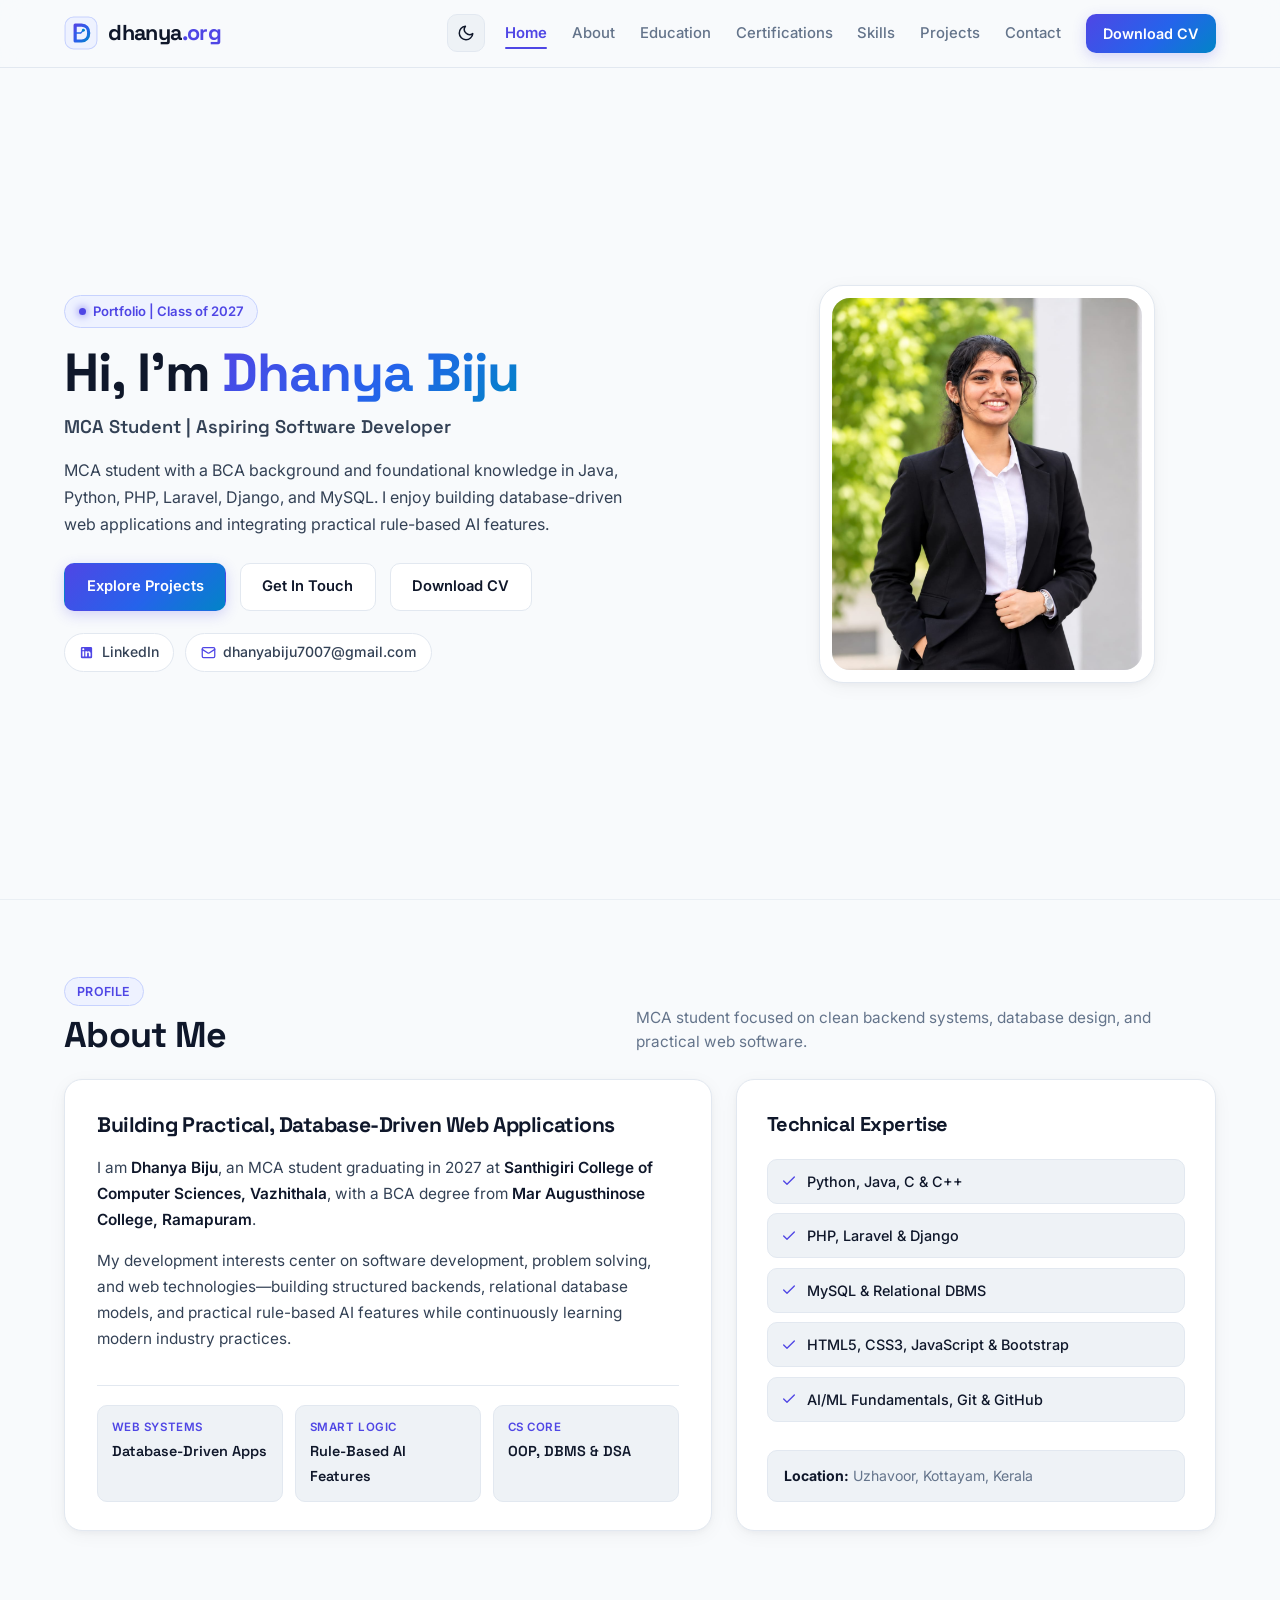
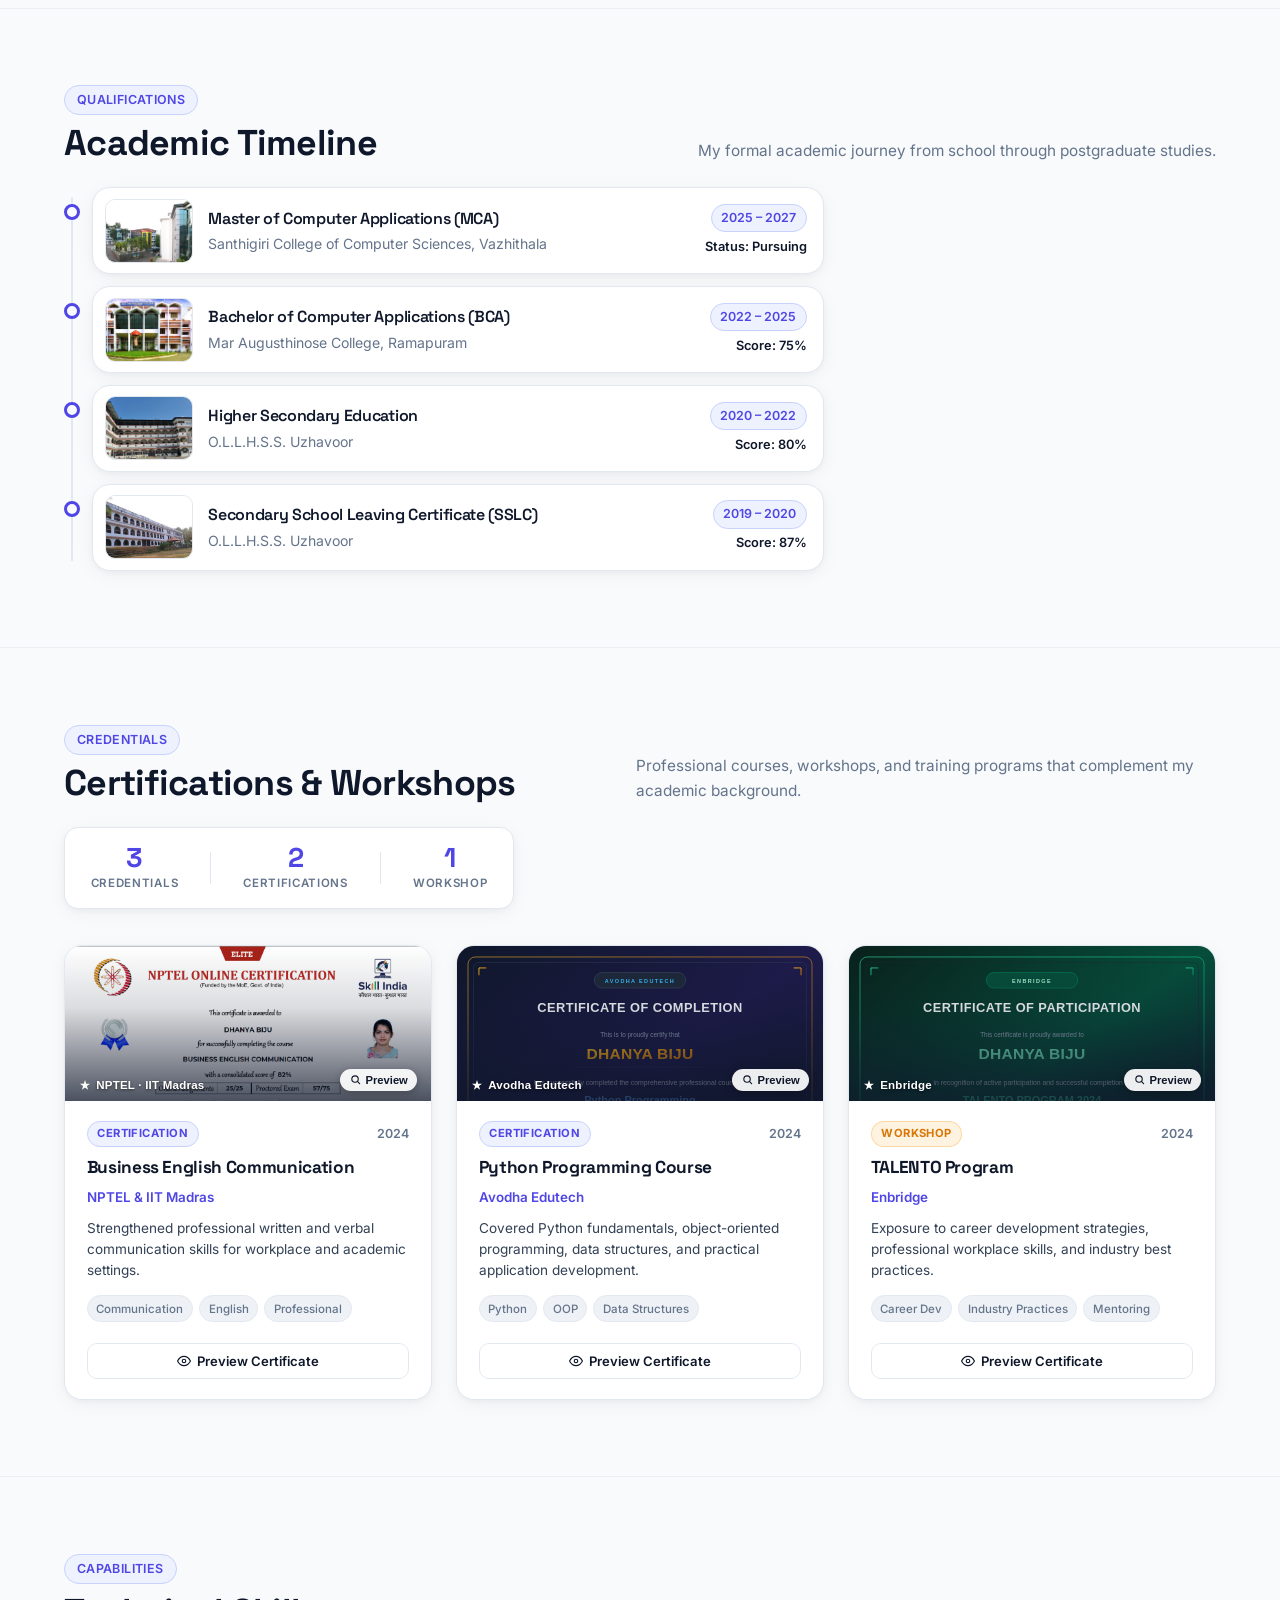
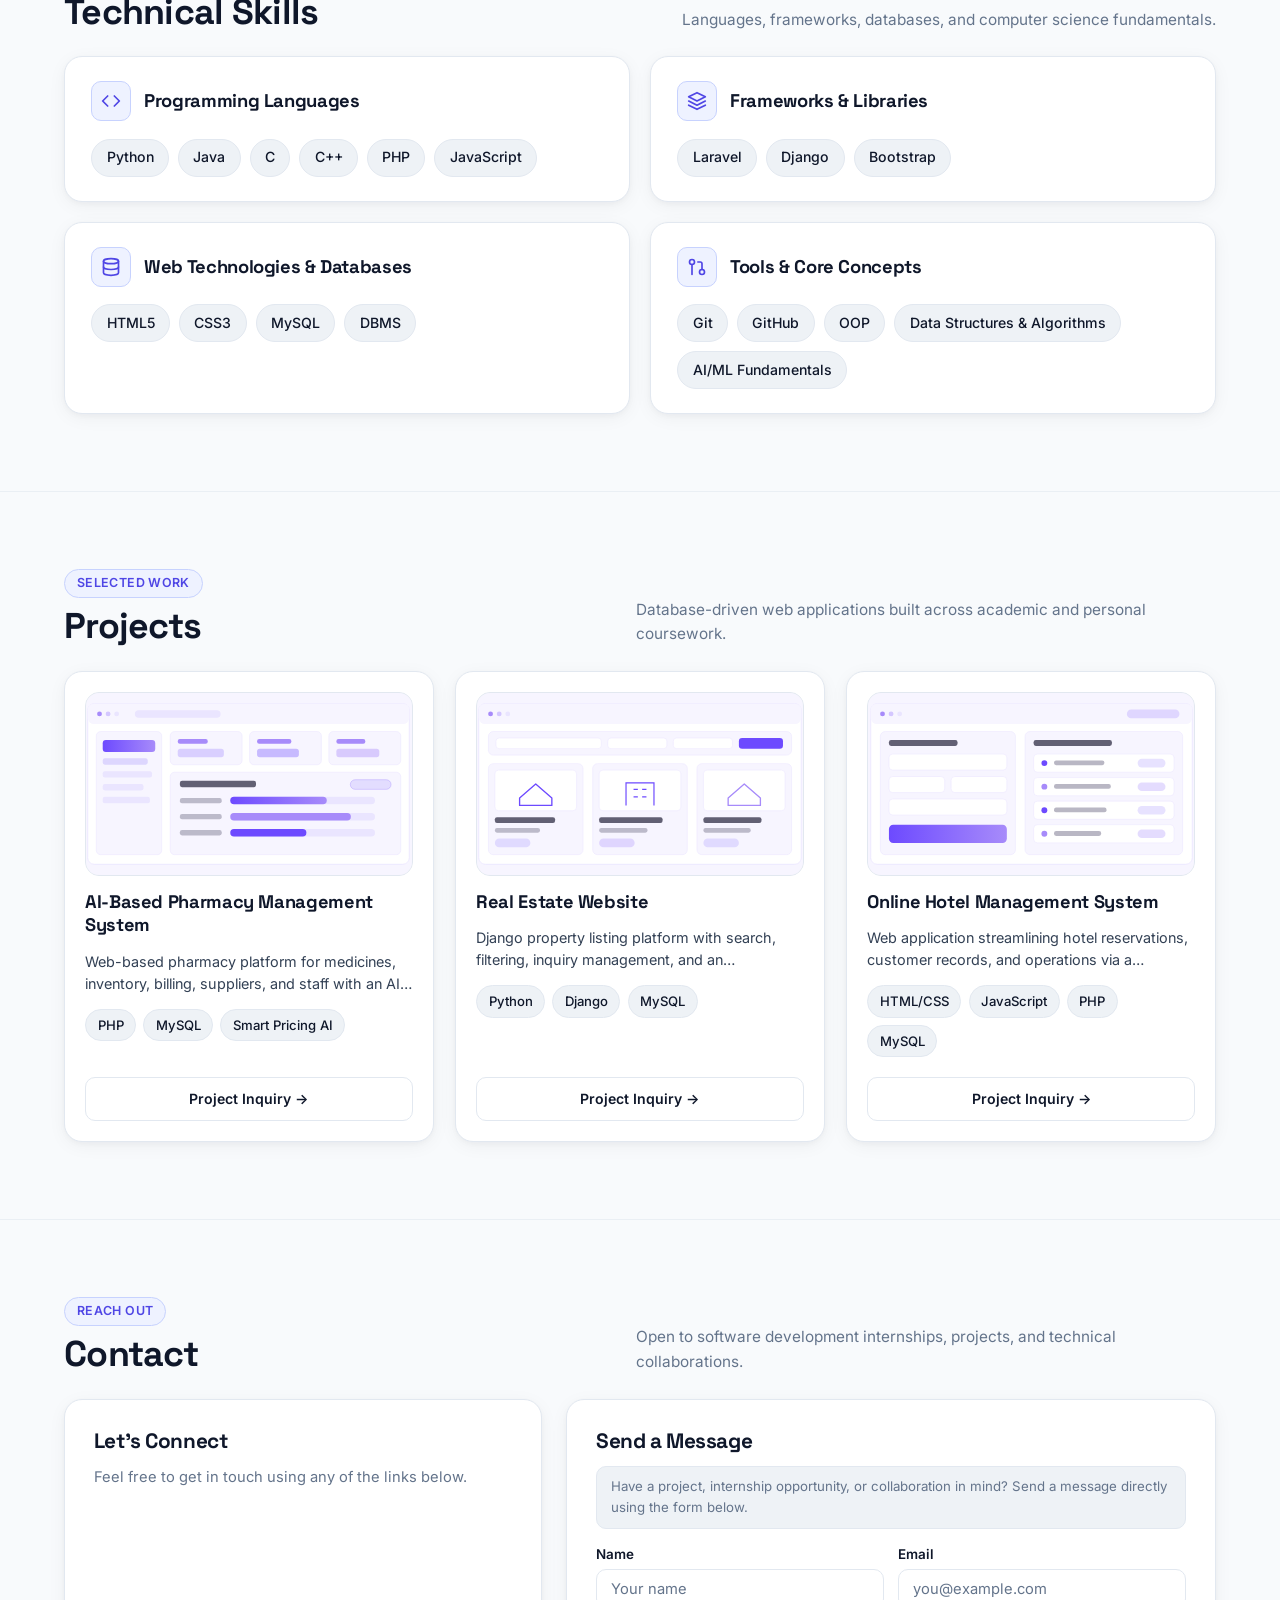
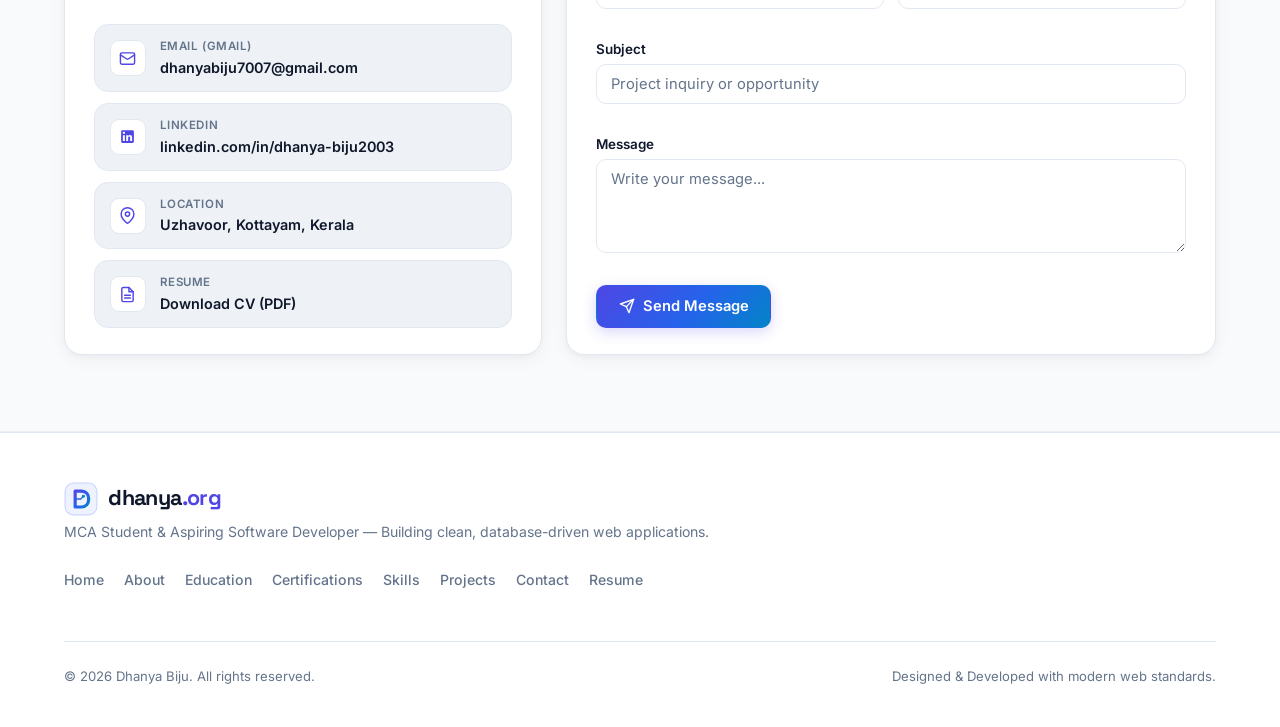
==== commit da43a5b8: "add" ====
--- a/index.html
+++ b/index.html
@@ -131,7 +131,8 @@
                                 </svg>
                                 <span>LinkedIn</span>
                             </a>
-                            <a href="mailto:dhanyabiju7007@gmail.com" class="social-pill">
+                            <a href="https://mail.google.com/mail/?view=cm&fs=1&to=dhanyabiju7007@gmail.com" target="_blank"
+                                rel="noopener noreferrer" class="social-pill" title="Compose in Gmail">
                                 <svg viewBox="0 0 24 24" fill="none" stroke="currentColor" stroke-width="2"
                                     stroke-linecap="round" stroke-linejoin="round" aria-hidden="true">
                                     <rect x="2" y="4" width="20" height="16" rx="2"></rect>
@@ -828,7 +829,8 @@
                         <p class="info-intro">Feel free to get in touch using any of the links below.</p>
 
                         <div class="contact-items">
-                            <a href="mailto:dhanyabiju7007@gmail.com" class="contact-item">
+                            <a href="https://mail.google.com/mail/?view=cm&fs=1&to=dhanyabiju7007@gmail.com" target="_blank"
+                                rel="noopener noreferrer" class="contact-item" title="Compose in Gmail">
                                 <div class="item-icon" aria-hidden="true">
                                     <svg viewBox="0 0 24 24" fill="none" stroke="currentColor" stroke-width="2"
                                         stroke-linecap="round" stroke-linejoin="round">
@@ -837,7 +839,7 @@
                                     </svg>
                                 </div>
                                 <div class="item-text">
-                                    <span class="item-label">Email</span>
+                                    <span class="item-label">Email (Gmail)</span>
                                     <span class="item-value">dhanyabiju7007@gmail.com</span>
                                 </div>
                             </a>
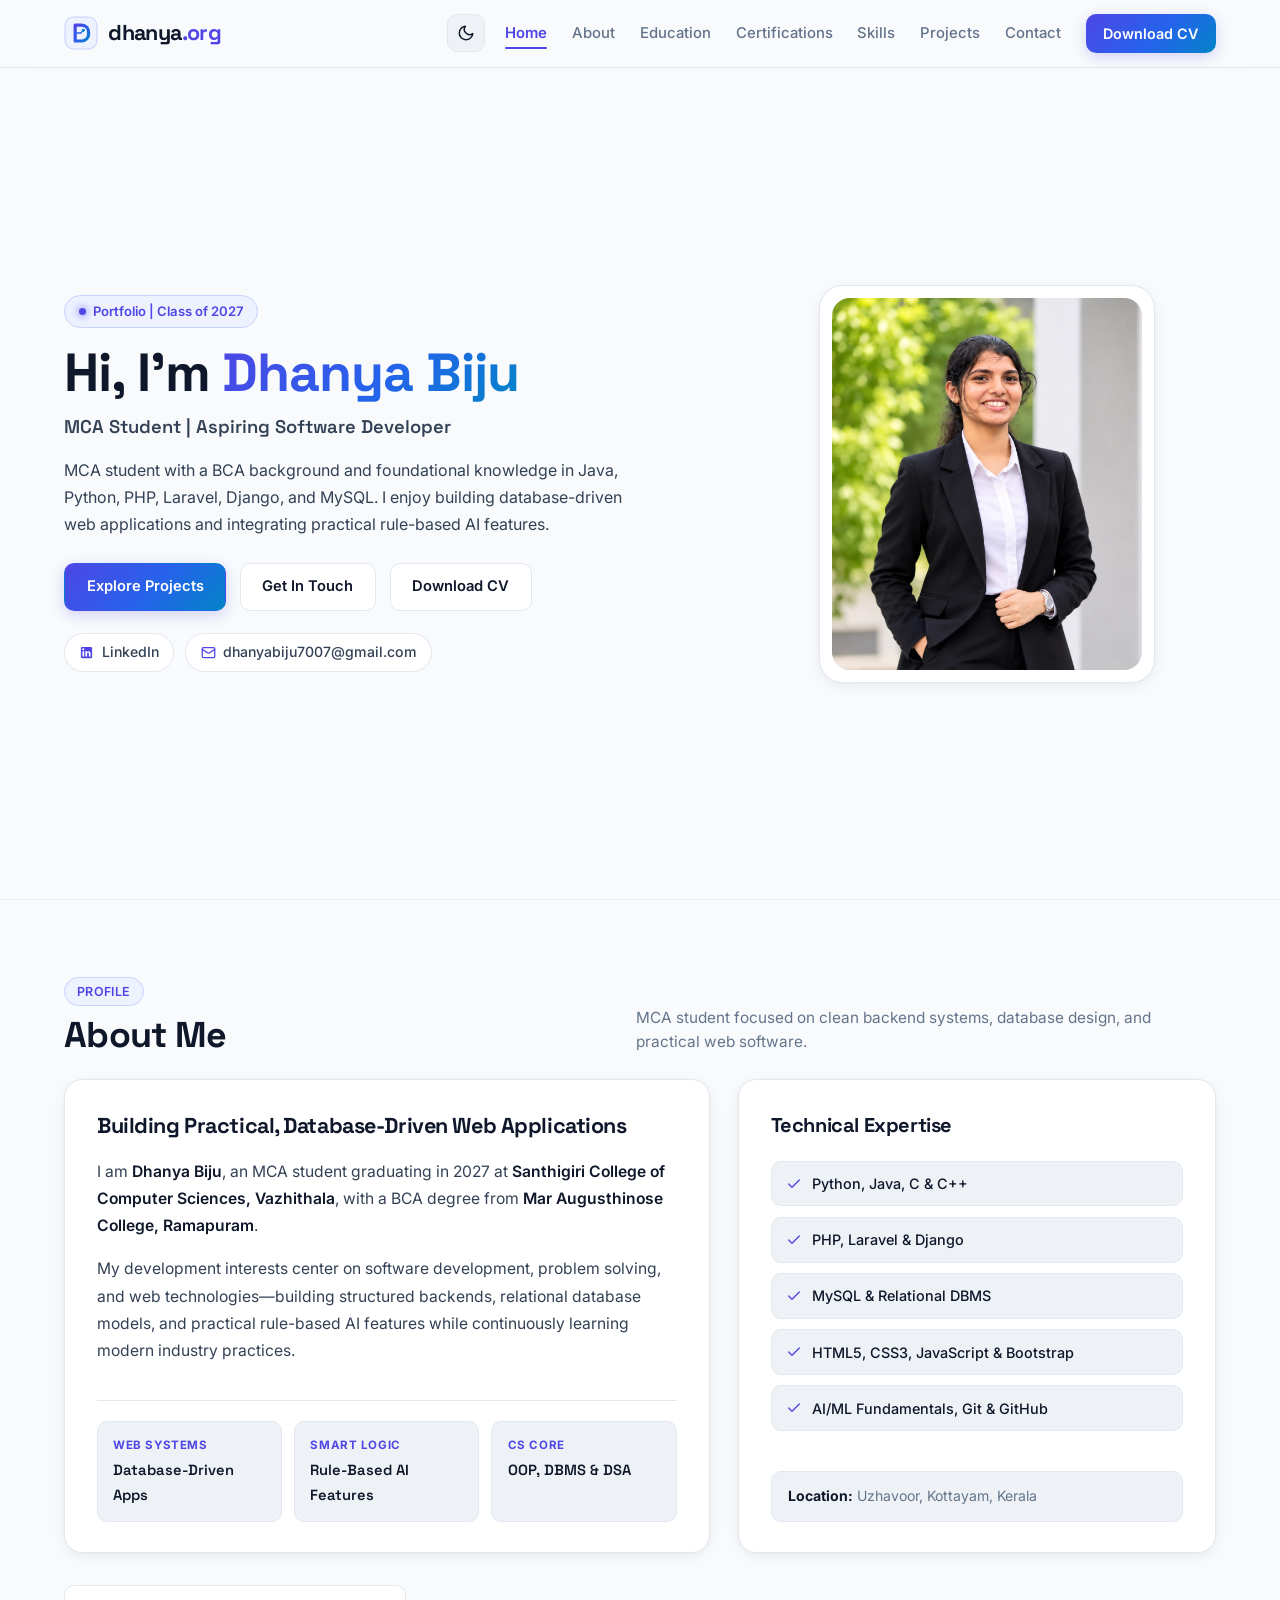
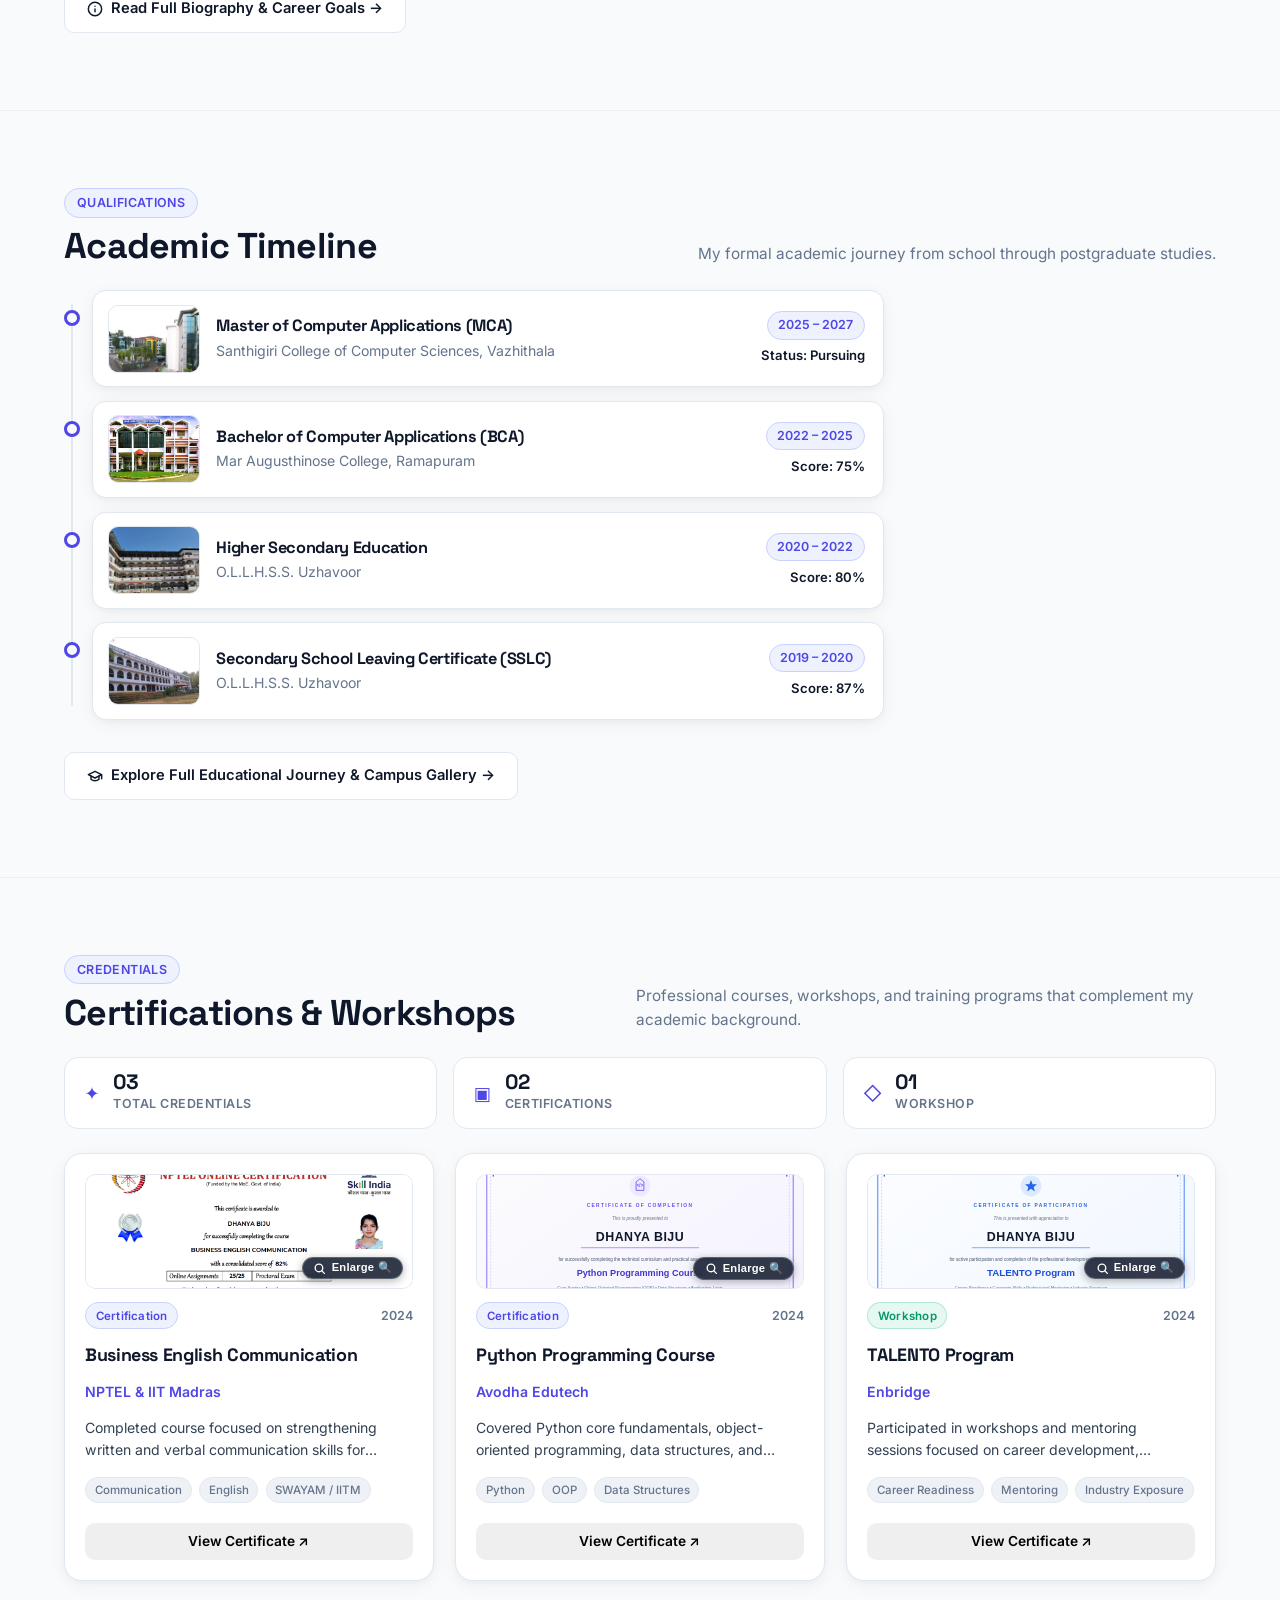
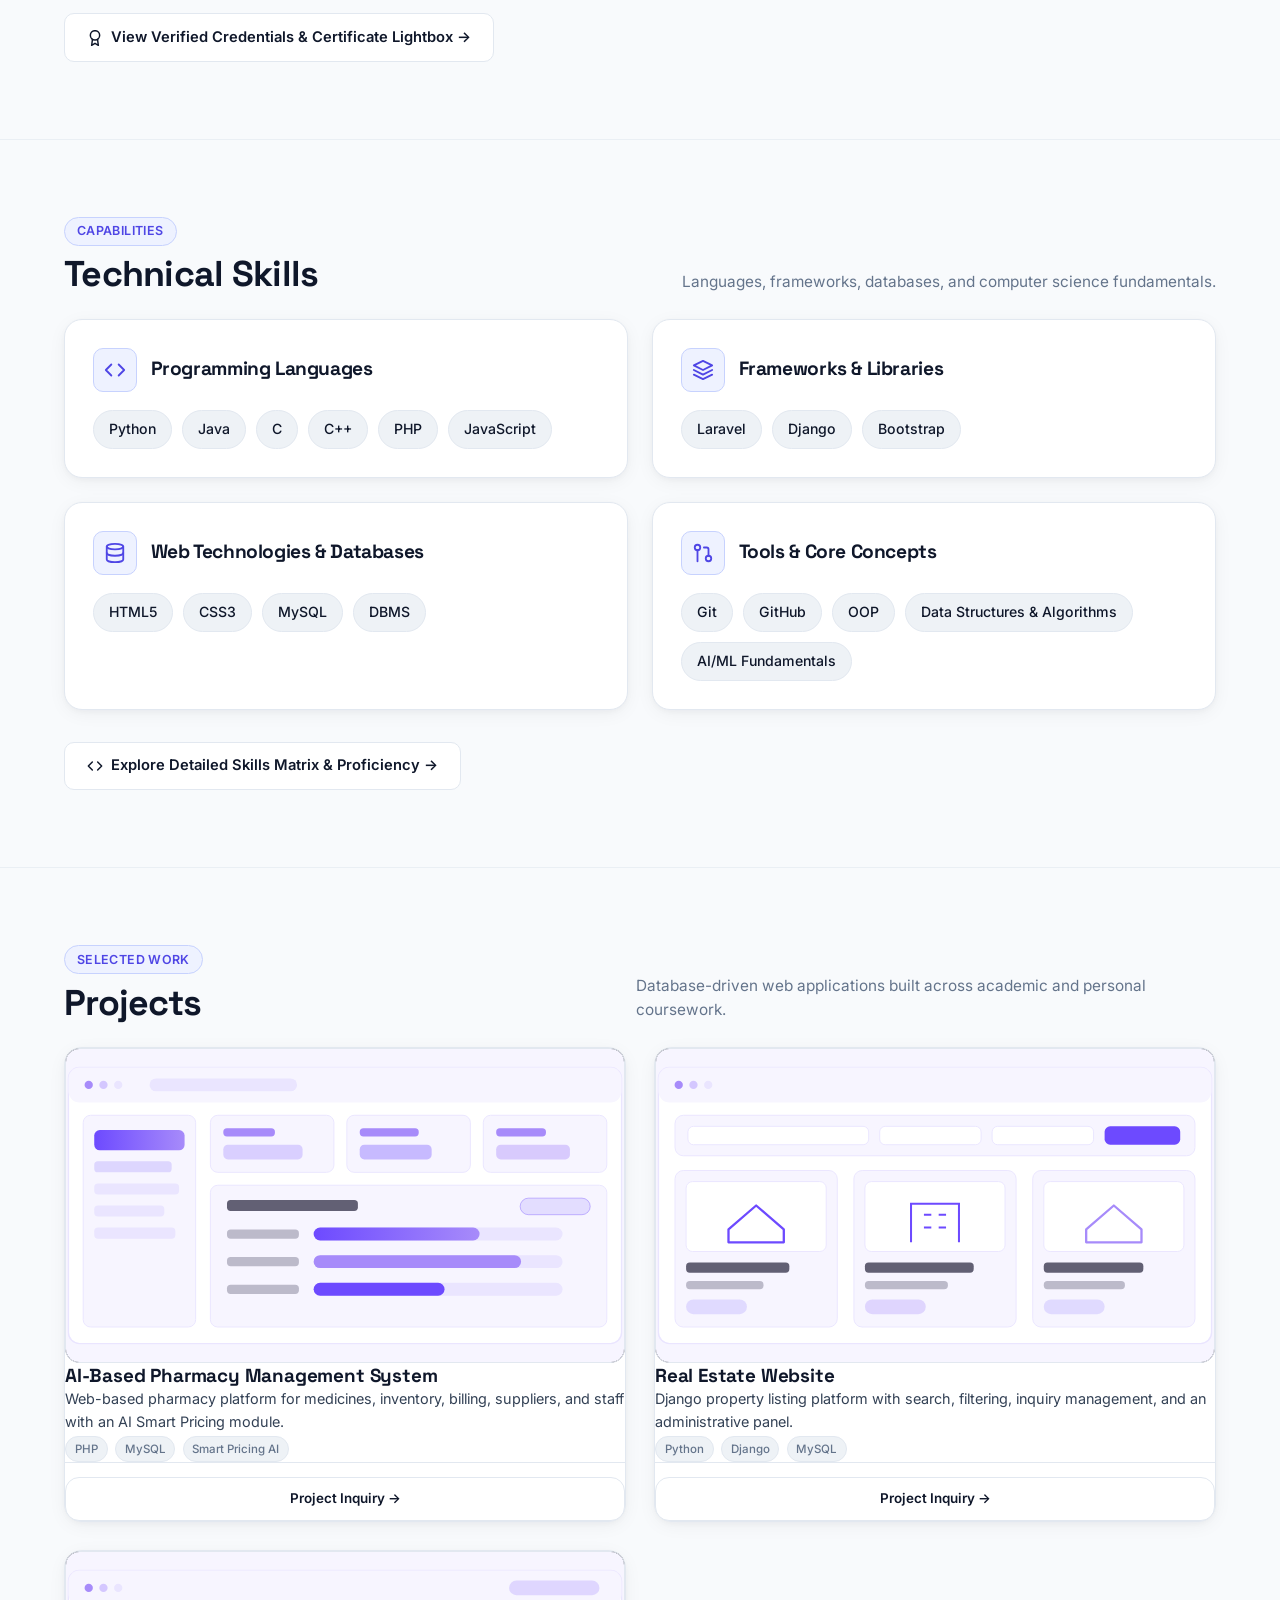
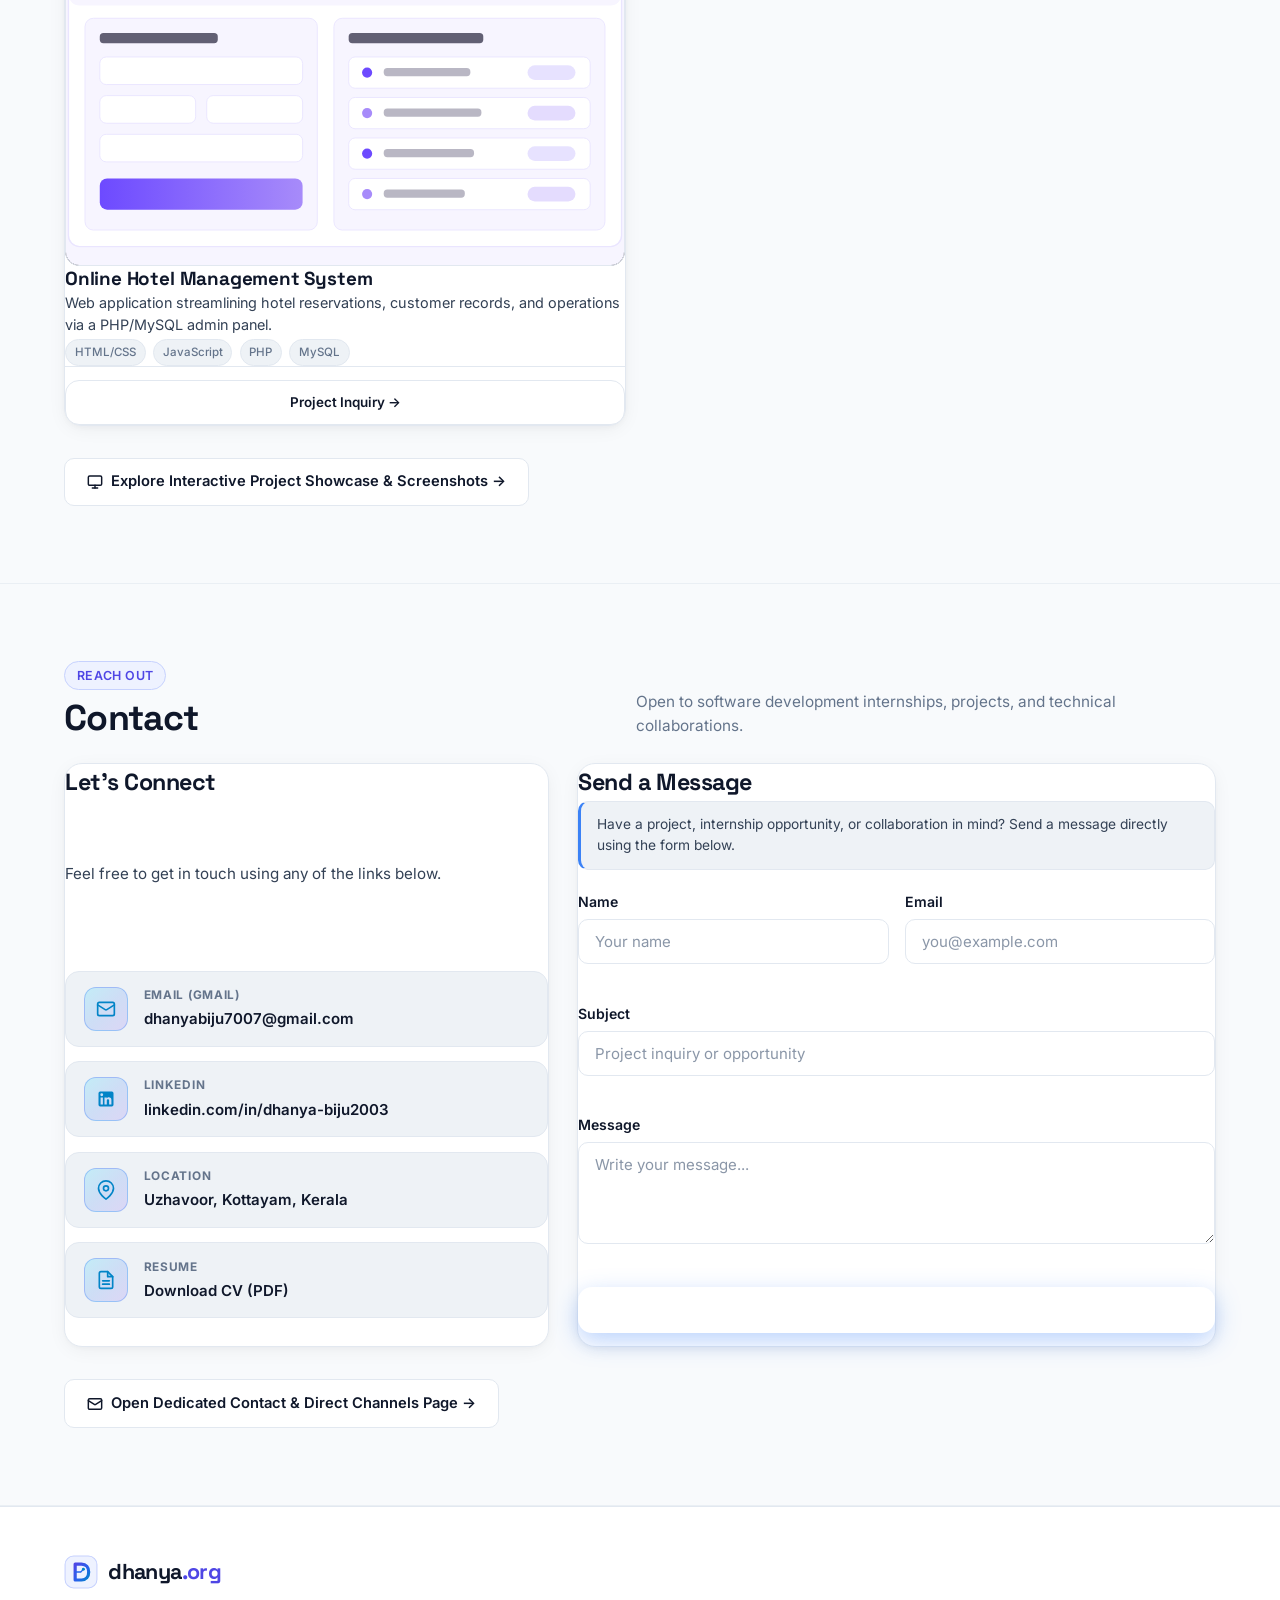
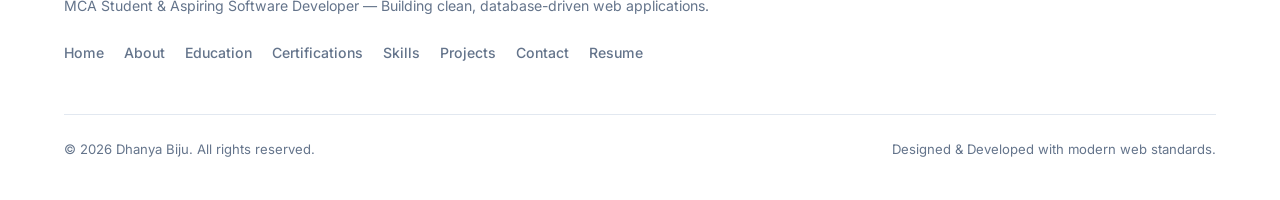
==== commit 2e9a5d39: "added" ====
--- a/index.html
+++ b/index.html
@@ -247,6 +247,17 @@
                         </p>
                     </aside>
                 </div>
+
+                <div class="section-action" style="margin-top: 2rem; display: flex; justify-content: flex-start;">
+                    <a href="about.html" class="btn btn-outline" style="display: inline-flex; align-items: center; gap: 0.55rem;">
+                        <svg width="16" height="16" viewBox="0 0 24 24" fill="none" stroke="currentColor" stroke-width="2.2" stroke-linecap="round" stroke-linejoin="round" aria-hidden="true">
+                            <circle cx="12" cy="12" r="10"></circle>
+                            <line x1="12" y1="16" x2="12" y2="12"></line>
+                            <line x1="12" y1="8" x2="12.01" y2="8"></line>
+                        </svg>
+                        Read Full Biography & Career Goals →
+                    </a>
+                </div>
             </div>
         </section>
 
@@ -408,6 +419,16 @@
                         </div>
                     </div>
                 </div>
+
+                <div class="section-action" style="margin-top: 2rem; display: flex; justify-content: flex-start;">
+                    <a href="education.html" class="btn btn-outline" style="display: inline-flex; align-items: center; gap: 0.55rem;">
+                        <svg width="16" height="16" viewBox="0 0 24 24" fill="none" stroke="currentColor" stroke-width="2.2" stroke-linecap="round" stroke-linejoin="round" aria-hidden="true">
+                            <path d="M22 10v6M2 10l10-5 10 5-10 5z"></path>
+                            <path d="M6 12v5c3 3 9 3 12 0v-5"></path>
+                        </svg>
+                        Explore Full Educational Journey &amp; Campus Gallery →
+                    </a>
+                </div>
             </div>
         </section>
 
@@ -426,195 +447,195 @@
                         academic background.</p>
                 </div>
 
-                <!-- Stats Strip -->
-                <div class="cert-stats">
-                    <div class="cert-stat">
-                        <span class="cert-stat-num">3</span>
-                        <span class="cert-stat-label">Credentials</span>
-                    </div>
-                    <div class="cert-stat-divider" aria-hidden="true"></div>
-                    <div class="cert-stat">
-                        <span class="cert-stat-num">2</span>
-                        <span class="cert-stat-label">Certifications</span>
-                    </div>
-                    <div class="cert-stat-divider" aria-hidden="true"></div>
-                    <div class="cert-stat">
-                        <span class="cert-stat-num">1</span>
-                        <span class="cert-stat-label">Workshop</span>
-                    </div>
-                </div>
-
-                <!-- 3 Grid in One Row -->
-                <div class="certs-grid">
+                <!-- Stats Summary Row -->
+                <div class="cert-stats" aria-label="Credentials Summary">
+                    <div class="cert-stat-item">
+                        <span class="cert-stat-icon" aria-hidden="true">✦</span>
+                        <div class="cert-stat-info">
+                            <span class="cert-stat-num">03</span>
+                            <span class="cert-stat-label">Total Credentials</span>
+                        </div>
+                    </div>
+                    <div class="cert-stat-item">
+                        <span class="cert-stat-icon" aria-hidden="true">▣</span>
+                        <div class="cert-stat-info">
+                            <span class="cert-stat-num">02</span>
+                            <span class="cert-stat-label">Certifications</span>
+                        </div>
+                    </div>
+                    <div class="cert-stat-item">
+                        <span class="cert-stat-icon" aria-hidden="true">◇</span>
+                        <div class="cert-stat-info">
+                            <span class="cert-stat-num">01</span>
+                            <span class="cert-stat-label">Workshop</span>
+                        </div>
+                    </div>
+                </div>
+
+                <!-- 3 Grid in One Row (Compact Previews with Lightbox Click) -->
+                <div class="cert-grid">
                     <!-- Certificate 1: NPTEL -->
                     <article class="cert-card" aria-label="NPTEL Business English Communication">
-                        <button type="button" class="cert-thumb-wrap"
-                            data-photo-src="Assets/image/cert-nptel.jpg"
-                            data-photo-title="Business English Communication Certificate"
-                            data-photo-caption="Issued to Dhanya Biju by NPTEL &amp; IIT Madras (2024)"
-                            data-photo-alt="NPTEL Business English Communication Certificate issued to Dhanya Biju"
-                            aria-label="Preview full NPTEL Certificate">
-                            <img src="Assets/image/cert-nptel.jpg"
-                                alt="NPTEL Business English Communication Certificate issued to Dhanya Biju"
-                                class="cert-thumb-img" width="400" height="155" loading="lazy">
-                            <div class="cert-thumb-overlay" aria-hidden="true">
-                                <span class="cert-thumb-issuer">
-                                    <svg width="12" height="12" viewBox="0 0 24 24" fill="currentColor">
-                                        <path d="M12 2l2.4 7.4H22l-6.2 4.5 2.4 7.4L12 17l-6.2 4.3 2.4-7.4L2 9.4h7.6z" />
-                                    </svg>
-                                    NPTEL · IIT Madras
-                                </span>
-                                <span class="cert-thumb-zoom">
-                                    <svg width="11" height="11" viewBox="0 0 24 24" fill="none" stroke="currentColor"
+                        <button type="button" class="cert-preview-btn"
+                            data-cert-src="Assets/image/cert-nptel.jpg"
+                            data-cert-title="Business English Communication"
+                            data-cert-issuer="NPTEL &amp; IIT Madras"
+                            data-cert-year="2024"
+                            data-cert-type="Certification"
+                            data-cert-desc="Successfully completed through the Ministry of Education (Govt. of India) SWAYAM portal and IIT Madras, focusing on professional vocabulary, written business communication, and executive presentation standards."
+                            aria-label="View Business English Communication certificate in large view">
+                            <div class="cert-preview-wrap">
+                                <img src="Assets/image/cert-nptel.jpg"
+                                    alt="Business English Communication certificate issued by NPTEL &amp; IIT Madras"
+                                    width="400" height="120" loading="lazy">
+                                <span class="cert-preview-zoom" aria-hidden="true">
+                                    <svg width="13" height="13" viewBox="0 0 24 24" fill="none" stroke="currentColor"
                                         stroke-width="2.5" stroke-linecap="round" stroke-linejoin="round">
                                         <circle cx="11" cy="11" r="7"></circle>
                                         <line x1="21" y1="21" x2="16.65" y2="16.65"></line>
                                     </svg>
-                                    Preview
+                                    Enlarge 🔍
                                 </span>
                             </div>
                         </button>
-                        <div class="cert-card-body">
-                            <div class="cert-card-meta">
-                                <span class="cert-badge cert-badge--cert">Certification</span>
-                                <span class="cert-year">2024</span>
-                            </div>
-                            <h3 class="cert-title">Business English Communication</h3>
-                            <p class="cert-org">NPTEL &amp; IIT Madras</p>
-                            <p class="cert-desc">Strengthened professional written and verbal communication skills for
-                                workplace and academic settings.</p>
-                            <div class="cert-tags" aria-label="Topics">
-                                <span class="cert-tag">Communication</span>
-                                <span class="cert-tag">English</span>
-                                <span class="cert-tag">Professional</span>
-                            </div>
-                            <button type="button" class="btn btn-outline cert-preview-trigger"
-                                data-photo-src="Assets/image/cert-nptel.jpg"
-                                data-photo-title="Business English Communication Certificate"
-                                data-photo-caption="Issued to Dhanya Biju by NPTEL &amp; IIT Madras (2024)"
-                                data-photo-alt="NPTEL Business English Communication Certificate issued to Dhanya Biju">
-                                <svg width="14" height="14" viewBox="0 0 24 24" fill="none" stroke="currentColor"
-                                    stroke-width="2" stroke-linecap="round" stroke-linejoin="round" aria-hidden="true">
-                                    <path d="M1 12s4-8 11-8 11 8 11 8-4 8-11 8-11-8-11-8z"></path>
-                                    <circle cx="12" cy="12" r="3"></circle>
-                                </svg>
-                                <span>Preview Certificate</span>
+                        <div class="cert-header-meta">
+                            <span class="cert-type-pill cert-pill--cert">Certification</span>
+                            <span class="cert-year">2024</span>
+                        </div>
+                        <h3 class="cert-title">Business English Communication</h3>
+                        <p class="cert-issuer">NPTEL &amp; IIT Madras</p>
+                        <p class="cert-desc">
+                            Completed course focused on strengthening written and verbal communication skills for academic and professional workplace environments.
+                        </p>
+                        <div class="tag-list" aria-label="Topics">
+                            <span class="tag">Communication</span>
+                            <span class="tag">English</span>
+                            <span class="tag">SWAYAM / IITM</span>
+                        </div>
+                        <div class="cert-actions">
+                            <button type="button" class="btn btn-secondary cert-view-btn"
+                                data-cert-src="Assets/image/cert-nptel.jpg"
+                                data-cert-title="Business English Communication"
+                                data-cert-issuer="NPTEL &amp; IIT Madras"
+                                data-cert-year="2024"
+                                data-cert-type="Certification"
+                                data-cert-desc="Successfully completed through the Ministry of Education (Govt. of India) SWAYAM portal and IIT Madras, focusing on professional vocabulary, written business communication, and executive presentation standards.">
+                                View Certificate ↗
                             </button>
                         </div>
                     </article>
 
                     <!-- Certificate 2: Python Programming -->
                     <article class="cert-card" aria-label="Python Programming Certificate from Avodha">
-                        <button type="button" class="cert-thumb-wrap"
-                            data-photo-src="Assets/image/cert-python.svg"
-                            data-photo-title="Python Programming Certificate"
-                            data-photo-caption="Issued to Dhanya Biju by Avodha Edutech (2024)"
-                            data-photo-alt="Python Programming Certificate from Avodha Edutech"
-                            aria-label="Preview full Python Programming Certificate">
-                            <img src="Assets/image/cert-python.svg"
-                                alt="Python Programming Certificate from Avodha Edutech" class="cert-thumb-img"
-                                width="400" height="155" loading="lazy">
-                            <div class="cert-thumb-overlay" aria-hidden="true">
-                                <span class="cert-thumb-issuer">
-                                    <svg width="12" height="12" viewBox="0 0 24 24" fill="currentColor">
-                                        <path d="M12 2l2.4 7.4H22l-6.2 4.5 2.4 7.4L12 17l-6.2 4.3 2.4-7.4L2 9.4h7.6z" />
-                                    </svg>
-                                    Avodha Edutech
-                                </span>
-                                <span class="cert-thumb-zoom">
-                                    <svg width="11" height="11" viewBox="0 0 24 24" fill="none" stroke="currentColor"
+                        <button type="button" class="cert-preview-btn"
+                            data-cert-src="Assets/image/cert-python.svg"
+                            data-cert-title="Python Programming Course"
+                            data-cert-issuer="Avodha Edutech"
+                            data-cert-year="2024"
+                            data-cert-type="Certification"
+                            data-cert-desc="Completed practical training covering Python fundamentals, object-oriented programming (OOP), data structures, algorithms, and application development."
+                            aria-label="View Python Programming Course certificate in large view">
+                            <div class="cert-preview-wrap">
+                                <img src="Assets/image/cert-python.svg"
+                                    alt="Python Programming Course certificate issued by Avodha Edutech"
+                                    width="400" height="120" loading="lazy">
+                                <span class="cert-preview-zoom" aria-hidden="true">
+                                    <svg width="13" height="13" viewBox="0 0 24 24" fill="none" stroke="currentColor"
                                         stroke-width="2.5" stroke-linecap="round" stroke-linejoin="round">
                                         <circle cx="11" cy="11" r="7"></circle>
                                         <line x1="21" y1="21" x2="16.65" y2="16.65"></line>
                                     </svg>
-                                    Preview
+                                    Enlarge 🔍
                                 </span>
                             </div>
                         </button>
-                        <div class="cert-card-body">
-                            <div class="cert-card-meta">
-                                <span class="cert-badge cert-badge--cert">Certification</span>
-                                <span class="cert-year">2024</span>
-                            </div>
-                            <h3 class="cert-title">Python Programming Course</h3>
-                            <p class="cert-org">Avodha Edutech</p>
-                            <p class="cert-desc">Covered Python fundamentals, object-oriented programming, data structures,
-                                and practical application development.</p>
-                            <div class="cert-tags" aria-label="Topics">
-                                <span class="cert-tag">Python</span>
-                                <span class="cert-tag">OOP</span>
-                                <span class="cert-tag">Data Structures</span>
-                            </div>
-                            <button type="button" class="btn btn-outline cert-preview-trigger"
-                                data-photo-src="Assets/image/cert-python.svg"
-                                data-photo-title="Python Programming Certificate"
-                                data-photo-caption="Issued to Dhanya Biju by Avodha Edutech (2024)"
-                                data-photo-alt="Python Programming Certificate from Avodha Edutech">
-                                <svg width="14" height="14" viewBox="0 0 24 24" fill="none" stroke="currentColor"
-                                    stroke-width="2" stroke-linecap="round" stroke-linejoin="round" aria-hidden="true">
-                                    <path d="M1 12s4-8 11-8 11 8 11 8-4 8-11 8-11-8-11-8z"></path>
-                                    <circle cx="12" cy="12" r="3"></circle>
-                                </svg>
-                                <span>Preview Certificate</span>
+                        <div class="cert-header-meta">
+                            <span class="cert-type-pill cert-pill--cert">Certification</span>
+                            <span class="cert-year">2024</span>
+                        </div>
+                        <h3 class="cert-title">Python Programming Course</h3>
+                        <p class="cert-issuer">Avodha Edutech</p>
+                        <p class="cert-desc">
+                            Covered Python core fundamentals, object-oriented programming, data structures, and practical application logic through guided coding.
+                        </p>
+                        <div class="tag-list" aria-label="Topics">
+                            <span class="tag">Python</span>
+                            <span class="tag">OOP</span>
+                            <span class="tag">Data Structures</span>
+                        </div>
+                        <div class="cert-actions">
+                            <button type="button" class="btn btn-secondary cert-view-btn"
+                                data-cert-src="Assets/image/cert-python.svg"
+                                data-cert-title="Python Programming Course"
+                                data-cert-issuer="Avodha Edutech"
+                                data-cert-year="2024"
+                                data-cert-type="Certification"
+                                data-cert-desc="Completed practical training covering Python fundamentals, object-oriented programming (OOP), data structures, algorithms, and application development.">
+                                View Certificate ↗
                             </button>
                         </div>
                     </article>
 
                     <!-- Certificate 3: TALENTO Workshop -->
                     <article class="cert-card" aria-label="TALENTO Program by Enbridge">
-                        <button type="button" class="cert-thumb-wrap"
-                            data-photo-src="Assets/image/cert-talento.svg"
-                            data-photo-title="TALENTO Program Certificate of Participation"
-                            data-photo-caption="Awarded to Dhanya Biju by Enbridge (2024)"
-                            data-photo-alt="TALENTO Program Certificate from Enbridge"
-                            aria-label="Preview full TALENTO Certificate">
-                            <img src="Assets/image/cert-talento.svg" alt="TALENTO Program Certificate from Enbridge"
-                                class="cert-thumb-img" width="400" height="155" loading="lazy">
-                            <div class="cert-thumb-overlay" aria-hidden="true">
-                                <span class="cert-thumb-issuer">
-                                    <svg width="12" height="12" viewBox="0 0 24 24" fill="currentColor">
-                                        <path d="M12 2l2.4 7.4H22l-6.2 4.5 2.4 7.4L12 17l-6.2 4.3 2.4-7.4L2 9.4h7.6z" />
-                                    </svg>
-                                    Enbridge
-                                </span>
-                                <span class="cert-thumb-zoom">
-                                    <svg width="11" height="11" viewBox="0 0 24 24" fill="none" stroke="currentColor"
+                        <button type="button" class="cert-preview-btn"
+                            data-cert-src="Assets/image/cert-talento.svg"
+                            data-cert-title="TALENTO Program"
+                            data-cert-issuer="Enbridge"
+                            data-cert-year="2024"
+                            data-cert-type="Workshop"
+                            data-cert-desc="Participated in workshop and mentoring sessions focused on career readiness, professional skills development, corporate culture, and technical industry exposure."
+                            aria-label="View TALENTO Program certificate in large view">
+                            <div class="cert-preview-wrap">
+                                <img src="Assets/image/cert-talento.svg"
+                                    alt="TALENTO Program workshop certificate issued by Enbridge"
+                                    width="400" height="120" loading="lazy">
+                                <span class="cert-preview-zoom" aria-hidden="true">
+                                    <svg width="13" height="13" viewBox="0 0 24 24" fill="none" stroke="currentColor"
                                         stroke-width="2.5" stroke-linecap="round" stroke-linejoin="round">
                                         <circle cx="11" cy="11" r="7"></circle>
                                         <line x1="21" y1="21" x2="16.65" y2="16.65"></line>
                                     </svg>
-                                    Preview
+                                    Enlarge 🔍
                                 </span>
                             </div>
                         </button>
-                        <div class="cert-card-body">
-                            <div class="cert-card-meta">
-                                <span class="cert-badge cert-badge--workshop">Workshop</span>
-                                <span class="cert-year">2024</span>
-                            </div>
-                            <h3 class="cert-title">TALENTO Program</h3>
-                            <p class="cert-org">Enbridge</p>
-                            <p class="cert-desc">Exposure to career development strategies, professional workplace skills,
-                                and industry best practices.</p>
-                            <div class="cert-tags" aria-label="Topics">
-                                <span class="cert-tag">Career Dev</span>
-                                <span class="cert-tag">Industry Practices</span>
-                                <span class="cert-tag">Mentoring</span>
-                            </div>
-                            <button type="button" class="btn btn-outline cert-preview-trigger"
-                                data-photo-src="Assets/image/cert-talento.svg"
-                                data-photo-title="TALENTO Program Certificate of Participation"
-                                data-photo-caption="Awarded to Dhanya Biju by Enbridge (2024)"
-                                data-photo-alt="TALENTO Program Certificate from Enbridge">
-                                <svg width="14" height="14" viewBox="0 0 24 24" fill="none" stroke="currentColor"
-                                    stroke-width="2" stroke-linecap="round" stroke-linejoin="round" aria-hidden="true">
-                                    <path d="M1 12s4-8 11-8 11 8 11 8-4 8-11 8-11-8-11-8z"></path>
-                                    <circle cx="12" cy="12" r="3"></circle>
-                                </svg>
-                                <span>Preview Certificate</span>
+                        <div class="cert-header-meta">
+                            <span class="cert-type-pill cert-pill--work">Workshop</span>
+                            <span class="cert-year">2024</span>
+                        </div>
+                        <h3 class="cert-title">TALENTO Program</h3>
+                        <p class="cert-issuer">Enbridge</p>
+                        <p class="cert-desc">
+                            Participated in workshops and mentoring sessions focused on career development, professional workplace skills, and industry exposure.
+                        </p>
+                        <div class="tag-list" aria-label="Topics">
+                            <span class="tag">Career Readiness</span>
+                            <span class="tag">Mentoring</span>
+                            <span class="tag">Industry Exposure</span>
+                        </div>
+                        <div class="cert-actions">
+                            <button type="button" class="btn btn-secondary cert-view-btn"
+                                data-cert-src="Assets/image/cert-talento.svg"
+                                data-cert-title="TALENTO Program"
+                                data-cert-issuer="Enbridge"
+                                data-cert-year="2024"
+                                data-cert-type="Workshop"
+                                data-cert-desc="Participated in workshop and mentoring sessions focused on career readiness, professional skills development, corporate culture, and technical industry exposure.">
+                                View Certificate ↗
                             </button>
                         </div>
                     </article>
+                </div>
+
+                <div class="section-action" style="margin-top: 2rem; display: flex; justify-content: flex-start;">
+                    <a href="certifications.html" class="btn btn-outline" style="display: inline-flex; align-items: center; gap: 0.55rem;">
+                        <svg width="16" height="16" viewBox="0 0 24 24" fill="none" stroke="currentColor" stroke-width="2.2" stroke-linecap="round" stroke-linejoin="round" aria-hidden="true">
+                            <circle cx="12" cy="8" r="7"></circle>
+                            <polyline points="8.21 13.89 7 23 12 20 17 23 15.79 13.88"></polyline>
+                        </svg>
+                        View Verified Credentials &amp; Certificate Lightbox →
+                    </a>
                 </div>
             </div>
         </section>
@@ -719,6 +740,16 @@
                         </div>
                     </article>
                 </div>
+
+                <div class="section-action" style="margin-top: 2rem; display: flex; justify-content: flex-start;">
+                    <a href="skills.html" class="btn btn-outline" style="display: inline-flex; align-items: center; gap: 0.55rem;">
+                        <svg width="16" height="16" viewBox="0 0 24 24" fill="none" stroke="currentColor" stroke-width="2.2" stroke-linecap="round" stroke-linejoin="round" aria-hidden="true">
+                            <polyline points="16 18 22 12 16 6"></polyline>
+                            <polyline points="8 6 2 12 8 18"></polyline>
+                        </svg>
+                        Explore Detailed Skills Matrix &amp; Proficiency →
+                    </a>
+                </div>
             </div>
         </section>
 
@@ -805,6 +836,17 @@
                         </div>
                     </article>
                 </div>
+
+                <div class="section-action" style="margin-top: 2rem; display: flex; justify-content: flex-start;">
+                    <a href="projects.html" class="btn btn-outline" style="display: inline-flex; align-items: center; gap: 0.55rem;">
+                        <svg width="16" height="16" viewBox="0 0 24 24" fill="none" stroke="currentColor" stroke-width="2.2" stroke-linecap="round" stroke-linejoin="round" aria-hidden="true">
+                            <rect x="2" y="3" width="20" height="14" rx="2" ry="2"></rect>
+                            <line x1="8" y1="21" x2="16" y2="21"></line>
+                            <line x1="12" y1="17" x2="12" y2="21"></line>
+                        </svg>
+                        Explore Interactive Project Showcase &amp; Screenshots →
+                    </a>
+                </div>
             </div>
         </section>
 
@@ -949,6 +991,16 @@
                         </form>
                     </div>
                 </div>
+
+                <div class="section-action" style="margin-top: 2rem; display: flex; justify-content: flex-start;">
+                    <a href="contacts.html" class="btn btn-outline" style="display: inline-flex; align-items: center; gap: 0.55rem;">
+                        <svg width="16" height="16" viewBox="0 0 24 24" fill="none" stroke="currentColor" stroke-width="2.2" stroke-linecap="round" stroke-linejoin="round" aria-hidden="true">
+                            <rect x="2" y="4" width="20" height="16" rx="2"></rect>
+                            <path d="m22 7-8.97 5.7a1.94 1.94 0 0 1-2.06 0L2 7"></path>
+                        </svg>
+                        Open Dedicated Contact &amp; Direct Channels Page →
+                    </a>
+                </div>
             </div>
         </section>
     </main>
@@ -990,7 +1042,41 @@
         </svg>
     </button>
 
-    <!-- Lightbox Preview Modal (for Certificates & Campus Photos) -->
+    <!-- Certificate Lightbox Modal (Large View) -->
+    <div id="certModal" class="cert-modal" role="dialog" aria-modal="true"
+        aria-labelledby="certModalTitle" aria-hidden="true">
+        <div class="cert-modal-backdrop" aria-hidden="true"></div>
+        <div class="cert-modal-dialog">
+            <div class="cert-modal-header">
+                <div class="cert-modal-header-info">
+                    <span id="certModalBadge" class="cert-modal-badge">Certification</span>
+                    <h2 id="certModalTitle" class="cert-modal-title">Certificate Title</h2>
+                </div>
+                <button type="button" id="certModalClose" class="cert-modal-close"
+                    aria-label="Close certificate preview">&times;</button>
+            </div>
+            <div class="cert-modal-body">
+                <div class="cert-modal-img-wrap">
+                    <img id="certModalImg" src="data:image/svg+xml,%3Csvg xmlns='http://www.w3.org/2000/svg'/%3E"
+                        alt="Enlarged certificate preview" width="1000" height="700">
+                </div>
+                <div class="cert-modal-footer-info">
+                    <div class="cert-modal-meta-row">
+                        <div class="cert-modal-issuer-block">
+                            <span id="certModalIssuer" class="cert-modal-issuer">Issuer</span>
+                            <span class="cert-modal-dot" aria-hidden="true">•</span>
+                            <span id="certModalYear" class="cert-modal-year">2024</span>
+                        </div>
+                        <a id="certModalOpenOriginal" href="#" target="_blank" rel="noopener noreferrer"
+                            class="cert-modal-open-btn">Open Full Resolution ↗</a>
+                    </div>
+                    <p id="certModalDesc" class="cert-modal-desc"></p>
+                </div>
+            </div>
+        </div>
+    </div>
+
+    <!-- Lightbox Preview Modal (for Campus Photos) -->
     <div id="photoModal" class="photo-modal" role="dialog" aria-modal="true" aria-labelledby="modalTitle"
         aria-hidden="true">
         <div class="photo-modal-backdrop" aria-hidden="true"></div>
--- a/Assets/css/about.css
+++ b/Assets/css/about.css
@@ -1,29 +1,47 @@
 /* =========================================
-   ABOUT PAGE — ONE-SCREEN TWO-COLUMN LAYOUT
+   ABOUT PAGE & HOME ABOUT SECTION STYLES
+   ========================================= */
+
+/* =========================================
+   1. HOME PAGE — ABOUT SECTION (INDEX.HTML)
    ========================================= */
 .about-grid {
     display: grid;
     grid-template-columns: 1.35fr 1fr;
-    gap: 1.5rem;
+    gap: 1.75rem;
     align-items: stretch;
 }
 
 .about-card {
-    padding: 1.75rem 2rem;
+    padding: 1.85rem 2rem;
     display: flex;
     flex-direction: column;
     justify-content: space-between;
+    background: var(--card-bg);
+    border: 1px solid var(--card-border);
+    border-radius: var(--radius-lg);
+    box-shadow: var(--soft-shadow);
+    transition: transform var(--transition), border-color var(--transition), box-shadow var(--transition);
+}
+
+.about-card:hover {
+    transform: translateY(-3px);
+    border-color: var(--primary);
+    box-shadow: var(--hover-shadow);
 }
 
 .about-card h2 {
-    font-size: 1.32rem;
+    font-size: 1.35rem;
+    font-weight: 700;
     margin-bottom: 0.85rem;
+    color: var(--heading);
 }
 
 .about-bio p {
-    font-size: 0.96rem;
-    line-height: 1.7;
-    margin-bottom: 0.9rem;
+    font-size: 0.98rem;
+    line-height: 1.75;
+    margin-bottom: 0.95rem;
+    color: var(--body-text);
 }
 
 .about-bio strong {
@@ -35,56 +53,75 @@
     display: grid;
     grid-template-columns: repeat(3, minmax(0, 1fr));
     gap: 0.75rem;
-    margin-top: 1.15rem;
-    padding-top: 1.15rem;
+    margin-top: 1.25rem;
+    padding-top: 1.25rem;
     border-top: 1px solid var(--card-border);
 }
 
 .highlight-box {
-    padding: 0.75rem 0.85rem;
+    padding: 0.85rem 0.95rem;
     border-radius: var(--radius-sm);
     background: var(--bg-secondary);
     border: 1px solid var(--card-border);
+    transition: transform var(--transition), border-color var(--transition);
+}
+
+.highlight-box:hover {
+    border-color: var(--primary-border);
+    transform: translateY(-2px);
 }
 
 .highlight-label {
     display: block;
     font-size: 0.72rem;
-    font-weight: 600;
+    font-weight: 700;
     text-transform: uppercase;
     letter-spacing: 0.05em;
     color: var(--primary);
-    margin-bottom: 0.2rem;
+    margin-bottom: 0.25rem;
 }
 
 .highlight-value {
     font-family: var(--font-heading);
-    font-size: 0.9rem;
+    font-size: 0.92rem;
     font-weight: 600;
     color: var(--heading);
-}
-
-/* Right Column: Expertise & Interests */
+    line-height: 1.3;
+}
+
 .about-side {
-    padding: 1.75rem 1.85rem;
+    padding: 1.85rem 2rem;
     display: flex;
     flex-direction: column;
     gap: 1.2rem;
+    background: var(--card-bg);
+    border: 1px solid var(--card-border);
+    border-radius: var(--radius-lg);
+    box-shadow: var(--soft-shadow);
+    transition: transform var(--transition), border-color var(--transition), box-shadow var(--transition);
+}
+
+.about-side:hover {
+    transform: translateY(-3px);
+    border-color: var(--primary);
+    box-shadow: var(--hover-shadow);
 }
 
 .about-side h2 {
     font-size: 1.25rem;
+    font-weight: 700;
+    color: var(--heading);
 }
 
 .expertise-list {
     list-style: none;
     display: flex;
     flex-direction: column;
-    gap: 0.6rem;
+    gap: 0.65rem;
 }
 
 .expertise-list li {
-    padding: 0.62rem 0.85rem;
+    padding: 0.65rem 0.9rem;
     border-radius: var(--radius-sm);
     background: var(--bg-secondary);
     border: 1px solid var(--card-border);
@@ -93,7 +130,14 @@
     font-weight: 500;
     display: flex;
     align-items: center;
-    gap: 0.6rem;
+    gap: 0.65rem;
+    transition: border-color var(--transition), transform var(--transition), background-color var(--transition);
+}
+
+.expertise-list li:hover {
+    border-color: var(--primary);
+    background: var(--card-bg);
+    transform: translateX(3px);
 }
 
 .expertise-list svg {
@@ -118,14 +162,516 @@
     color: var(--heading);
 }
 
+/* =========================================
+   2. DEDICATED ABOUT PAGE (ABOUT.HTML)
+   ========================================= */
+.about-page-section {
+    padding-top: 2rem;
+    padding-bottom: 4.5rem;
+}
+
+/* Animations */
+@keyframes fadeInUp {
+    from {
+        opacity: 0;
+        transform: translateY(22px);
+    }
+    to {
+        opacity: 1;
+        transform: translateY(0);
+    }
+}
+
+@keyframes glowPulse {
+    0%, 100% {
+        box-shadow: 0 0 25px var(--accent-glow), 0 0 50px rgba(2, 132, 199, 0.15);
+    }
+    50% {
+        box-shadow: 0 0 35px var(--accent-glow), 0 0 65px rgba(2, 132, 199, 0.25);
+    }
+}
+
+.about-top-header {
+    animation: fadeInUp 0.5s cubic-bezier(0.16, 1, 0.3, 1) both;
+    display: flex;
+    align-items: center;
+    justify-content: space-between;
+    gap: 1.5rem;
+    margin-bottom: 2rem;
+    flex-wrap: wrap;
+}
+
+.about-header-meta {
+    display: flex;
+    align-items: center;
+    gap: 0.75rem;
+}
+
+.neon-badge {
+    display: inline-flex;
+    align-items: center;
+    gap: 0.45rem;
+    padding: 0.3rem 0.85rem;
+    font-size: 0.75rem;
+    font-weight: 700;
+    letter-spacing: 0.08em;
+    text-transform: uppercase;
+    border-radius: 999px;
+    color: var(--primary);
+    background: var(--primary-light);
+    border: 1px solid var(--primary-border);
+    width: fit-content;
+}
+
+.back-home-btn {
+    display: inline-flex;
+    align-items: center;
+    gap: 0.55rem;
+    padding: 0.65rem 1.25rem;
+    font-size: 0.9rem;
+    font-weight: 600;
+    white-space: nowrap;
+    border-radius: var(--radius-md);
+    background: var(--card-bg);
+    border: 1px solid var(--card-border);
+    color: var(--heading);
+    transition: transform var(--transition), background-color var(--transition), color var(--transition), border-color var(--transition), box-shadow var(--transition);
+}
+
+.back-home-btn:hover {
+    transform: translateX(-3px);
+    border-color: var(--primary);
+    color: var(--primary);
+    box-shadow: 0 4px 14px var(--accent-glow);
+}
+
+.back-home-btn svg {
+    transition: transform var(--transition);
+}
+
+.back-home-btn:hover svg {
+    transform: translateX(-2px);
+}
+
+/* Reusable Glassmorphism / Elevated Card */
+.about-glass-card {
+    background: var(--card-bg);
+    border: 1px solid var(--card-border);
+    border-radius: var(--radius-lg);
+    box-shadow: var(--soft-shadow);
+    transition: transform 0.35s cubic-bezier(0.16, 1, 0.3, 1), box-shadow 0.35s ease, border-color 0.35s ease;
+    position: relative;
+    overflow: hidden;
+}
+
+.about-glass-card:hover {
+    transform: translateY(-4px);
+    border-color: var(--primary);
+    box-shadow: var(--hover-shadow);
+}
+
+/* About Hero Card */
+.about-hero-card {
+    padding: 2.5rem;
+    margin-bottom: 2.25rem;
+    animation: fadeInUp 0.6s cubic-bezier(0.16, 1, 0.3, 1) 0.08s both;
+}
+
+.about-hero-grid {
+    display: grid;
+    grid-template-columns: 1.35fr 1fr;
+    gap: 2.5rem;
+    align-items: center;
+}
+
+.about-hero-content {
+    display: flex;
+    flex-direction: column;
+    gap: 1.15rem;
+}
+
+.about-hero-title {
+    font-size: clamp(2rem, 3.8vw, 2.75rem);
+    font-weight: 700;
+    line-height: 1.2;
+    color: var(--heading);
+    letter-spacing: -0.025em;
+    margin: 0;
+}
+
+.gradient-text {
+    background: var(--gradient-text);
+    -webkit-background-clip: text;
+    -webkit-text-fill-color: transparent;
+    display: inline-block;
+}
+
+.about-hero-subtitle {
+    font-size: 1.1rem;
+    line-height: 1.6;
+    color: var(--body-text);
+    margin: 0;
+    max-width: 620px;
+    font-style: italic;
+}
+
+.about-hero-intro-text {
+    font-size: 0.98rem;
+    line-height: 1.7;
+    color: var(--body-text);
+    margin: 0;
+    max-width: 620px;
+}
+
+/* Identity Pills Strip */
+.identity-meta-row {
+    display: flex;
+    flex-wrap: wrap;
+    gap: 0.75rem;
+    margin-top: 0.25rem;
+}
+
+.identity-pill {
+    display: inline-flex;
+    align-items: center;
+    gap: 0.55rem;
+    padding: 0.5rem 1rem;
+    border-radius: 999px;
+    font-size: 0.88rem;
+    font-weight: 600;
+    background: var(--bg-secondary);
+    border: 1px solid var(--card-border);
+    color: var(--heading);
+    transition: transform var(--transition), border-color var(--transition);
+}
+
+.identity-pill svg {
+    color: var(--primary);
+    flex-shrink: 0;
+}
+
+.identity-pill.name-pill {
+    background: var(--primary-light);
+    border-color: var(--primary-border);
+    color: var(--primary);
+}
+
+.identity-pill.role-pill {
+    background: var(--bg-secondary);
+    border-color: var(--card-border);
+    color: var(--heading);
+}
+
+.identity-pill.location-pill {
+    background: var(--bg-secondary);
+    border-color: var(--card-border);
+    color: var(--secondary-text);
+}
+
+/* Profile Photo Wrap */
+.about-hero-photo-wrap {
+    display: flex;
+    justify-content: center;
+    align-items: center;
+    position: relative;
+}
+
+.profile-glow-ring {
+    position: relative;
+    width: 280px;
+    height: 310px;
+    border-radius: 28px;
+    padding: 5px;
+    background: var(--gradient-primary);
+    box-shadow: 0 0 28px var(--accent-glow);
+    display: flex;
+    align-items: center;
+    justify-content: center;
+    animation: glowPulse 4s infinite ease-in-out;
+    transition: transform 0.4s cubic-bezier(0.16, 1, 0.3, 1), box-shadow 0.4s ease;
+}
+
+.profile-glow-ring:hover {
+    transform: scale(1.03);
+    box-shadow: 0 0 40px var(--accent-glow);
+}
+
+.profile-inner-frame {
+    width: 100%;
+    height: 100%;
+    border-radius: 23px;
+    overflow: hidden;
+    background: var(--bg-secondary);
+    position: relative;
+}
+
+.profile-inner-frame img {
+    width: 100%;
+    height: 100%;
+    object-fit: cover;
+    object-position: center 20%;
+    display: block;
+    transition: transform 0.5s ease;
+}
+
+.profile-glow-ring:hover .profile-inner-frame img {
+    transform: scale(1.05);
+}
+
+.profile-status-badge {
+    position: absolute;
+    bottom: -12px;
+    left: 50%;
+    transform: translateX(-50%);
+    display: inline-flex;
+    align-items: center;
+    gap: 0.5rem;
+    padding: 0.4rem 0.95rem;
+    background: var(--card-bg);
+    border: 1px solid var(--primary-border);
+    border-radius: 999px;
+    color: var(--heading);
+    font-size: 0.78rem;
+    font-weight: 700;
+    white-space: nowrap;
+    box-shadow: var(--soft-shadow);
+}
+
+.status-indicator-dot {
+    width: 8px;
+    height: 8px;
+    border-radius: 50%;
+    background: #10B981;
+    box-shadow: 0 0 8px #10B981;
+    animation: statusPulse 2s infinite ease-in-out;
+}
+
+@keyframes statusPulse {
+    0%, 100% {
+        transform: scale(1);
+        opacity: 1;
+    }
+    50% {
+        transform: scale(1.25);
+        opacity: 0.7;
+    }
+}
+
+/* Intro & Career Goal Grid */
+.intro-career-grid {
+    display: grid;
+    grid-template-columns: 1.35fr 1fr;
+    gap: 1.75rem;
+    margin-bottom: 2.25rem;
+    align-items: stretch;
+    animation: fadeInUp 0.6s cubic-bezier(0.16, 1, 0.3, 1) 0.16s both;
+}
+
+.intro-card,
+.career-card {
+    padding: 2.25rem;
+    display: flex;
+    flex-direction: column;
+}
+
+.section-card-header {
+    display: flex;
+    align-items: center;
+    gap: 0.85rem;
+    margin-bottom: 1.25rem;
+}
+
+.section-icon-wrap {
+    width: 44px;
+    height: 44px;
+    border-radius: var(--radius-md);
+    background: var(--primary-light);
+    border: 1px solid var(--primary-border);
+    display: flex;
+    align-items: center;
+    justify-content: center;
+    color: var(--primary);
+    flex-shrink: 0;
+}
+
+.section-card-title {
+    font-size: 1.4rem;
+    font-weight: 700;
+    color: var(--heading);
+    margin: 0;
+    letter-spacing: -0.015em;
+}
+
+.intro-card-body p {
+    font-size: 1.02rem;
+    line-height: 1.8;
+    color: var(--body-text);
+    margin-bottom: 1rem;
+}
+
+.intro-card-body p:last-child {
+    margin-bottom: 0;
+}
+
+.intro-card-body strong {
+    color: var(--heading);
+    font-weight: 600;
+}
+
+/* Career Goal Card */
+.career-card {
+    border: 1px solid var(--card-border);
+    background: var(--card-bg);
+}
+
+.career-card:hover {
+    border-color: var(--primary);
+}
+
+.career-target-badge {
+    width: 46px;
+    height: 46px;
+    border-radius: var(--radius-md);
+    background: var(--primary-light);
+    border: 1px solid var(--primary-border);
+    display: flex;
+    align-items: center;
+    justify-content: center;
+    color: var(--primary);
+    flex-shrink: 0;
+}
+
+.career-quote-box {
+    margin-top: 0.5rem;
+    padding: 1.35rem 1.5rem;
+    border-radius: var(--radius-md);
+    background: var(--bg-secondary);
+    border-left: 4px solid var(--primary);
+    border-top: 1px solid var(--card-border);
+    border-right: 1px solid var(--card-border);
+    border-bottom: 1px solid var(--card-border);
+}
+
+.career-quote-text {
+    font-size: 1.02rem;
+    line-height: 1.7;
+    color: var(--heading);
+    font-weight: 500;
+    margin: 0;
+    font-style: italic;
+}
+
+.career-tag-list {
+    display: flex;
+    flex-wrap: wrap;
+    gap: 0.6rem;
+    margin-top: 1.25rem;
+}
+
+.career-tag {
+    display: inline-flex;
+    align-items: center;
+    gap: 0.4rem;
+    padding: 0.35rem 0.8rem;
+    border-radius: 999px;
+    font-size: 0.78rem;
+    font-weight: 600;
+    background: var(--primary-light);
+    color: var(--primary);
+    border: 1px solid var(--primary-border);
+}
+
+/* Call to Action Block */
+.about-cta-block {
+    margin-top: 1rem;
+    animation: fadeInUp 0.6s cubic-bezier(0.16, 1, 0.3, 1) 0.24s both;
+}
+
+.about-cta-card {
+    padding: 3rem 2.5rem;
+    text-align: center;
+    border: 1px solid var(--card-border);
+    background: var(--card-bg);
+    position: relative;
+    overflow: hidden;
+}
+
+.about-cta-card:hover {
+    border-color: var(--primary);
+}
+
+.about-cta-content {
+    max-width: 680px;
+    margin: 0 auto;
+    position: relative;
+    z-index: 1;
+}
+
+.about-cta-title {
+    font-size: clamp(1.85rem, 3.5vw, 2.35rem);
+    font-weight: 700;
+    color: var(--heading);
+    margin: 0 0 0.85rem 0;
+    letter-spacing: -0.02em;
+}
+
+.about-cta-desc {
+    font-size: 1.05rem;
+    line-height: 1.65;
+    color: var(--body-text);
+    margin: 0 0 2rem 0;
+}
+
+.about-cta-actions {
+    display: flex;
+    align-items: center;
+    justify-content: center;
+    gap: 1rem;
+    flex-wrap: wrap;
+}
+
+.about-cta-btn {
+    display: inline-flex;
+    align-items: center;
+    gap: 0.6rem;
+    padding: 0.75rem 1.65rem;
+    font-size: 0.94rem;
+    font-weight: 600;
+    border-radius: var(--radius-md);
+    transition: transform var(--transition), box-shadow var(--transition);
+}
+
+.about-cta-btn:hover {
+    transform: translateY(-2px);
+}
+
+/* =========================================
+   RESPONSIVE DESIGN BREAKPOINTS
+   ========================================= */
 @media (max-width: 960px) {
     .about-grid {
         grid-template-columns: 1fr;
     }
 
-    .about-card,
-    .about-side {
-        padding: 1.5rem;
+    .about-hero-grid,
+    .intro-career-grid {
+        grid-template-columns: 1fr;
+    }
+
+    .about-hero-photo-wrap {
+        order: -1;
+        margin-bottom: 1rem;
+    }
+
+    .profile-glow-ring {
+        width: 240px;
+        height: 270px;
+    }
+
+    .about-hero-card,
+    .intro-card,
+    .career-card {
+        padding: 1.75rem;
     }
 }
 
@@ -133,4 +679,51 @@
     .highlights-strip {
         grid-template-columns: 1fr;
     }
-}+
+    .about-top-header {
+        flex-direction: column;
+        align-items: flex-start;
+        gap: 1rem;
+    }
+
+    .back-home-btn {
+        width: 100%;
+        justify-content: center;
+    }
+
+    .about-cta-card {
+        padding: 2rem 1.5rem;
+    }
+
+    .about-cta-actions {
+        flex-direction: column;
+        width: 100%;
+    }
+
+    .about-cta-btn {
+        width: 100%;
+        justify-content: center;
+    }
+
+    .identity-meta-row {
+        flex-direction: column;
+        align-items: flex-start;
+    }
+
+    .profile-glow-ring {
+        width: 210px;
+        height: 240px;
+    }
+}
+
+@media (prefers-reduced-motion: reduce) {
+    .about-top-header,
+    .about-hero-card,
+    .intro-career-grid,
+    .about-cta-block,
+    .profile-glow-ring {
+        animation: none !important;
+        opacity: 1 !important;
+        transform: none !important;
+    }
+}
--- a/Assets/css/education.css
+++ b/Assets/css/education.css
@@ -1,21 +1,16 @@
 /* =========================================
-   EDUCATION PAGE — COMPACT ONE-SCREEN LAYOUT
+   EDUCATION PAGE & HOME EDUCATION SECTION STYLES
+   ========================================= */
+
+/* =========================================
+   1. HOME PAGE — EDUCATION TIMELINE (INDEX.HTML)
    ========================================= */
 .education-layout {
     display: grid;
     grid-template-columns: 1fr;
     gap: 1.75rem;
     align-items: start;
-    max-width: 760px;
-}
-
-.timeline-panel h2,
-.certifications-panel h2 {
-    font-size: 1.22rem;
-    margin-bottom: 1rem;
-    display: flex;
-    align-items: center;
-    gap: 0.5rem;
+    max-width: 820px;
 }
 
 .timeline {
@@ -23,15 +18,15 @@
     padding-left: 1.75rem;
     display: flex;
     flex-direction: column;
-    gap: 0.75rem;
+    gap: 0.85rem;
 }
 
 .timeline::before {
     content: '';
     position: absolute;
     left: 7px;
-    top: 10px;
-    bottom: 10px;
+    top: 14px;
+    bottom: 14px;
     width: 2px;
     background: var(--card-border);
 }
@@ -43,7 +38,7 @@
 .timeline-dot {
     position: absolute;
     left: -1.75rem;
-    top: 1.05rem;
+    top: 1.25rem;
     width: 16px;
     height: 16px;
     border-radius: 50%;
@@ -53,25 +48,32 @@
 }
 
 .timeline-item:hover .timeline-dot {
-    transform: scale(1.12);
+    transform: scale(1.15);
     background: var(--primary);
 }
 
 .timeline-card {
-    padding: 0.65rem 1rem 0.65rem 0.75rem;
-    display: flex;
-    align-items: center;
-    gap: 0.95rem;
+    padding: 0.85rem 1.15rem 0.85rem 0.95rem;
+    display: flex;
+    align-items: center;
+    gap: 1rem;
+    border-radius: var(--radius-md);
+    background: var(--card-bg);
+    border: 1px solid var(--card-border);
+    box-shadow: var(--soft-shadow);
+    transition: transform var(--transition), border-color var(--transition), box-shadow var(--transition);
 }
 
 .timeline-card:hover {
-    transform: translateX(3px);
+    transform: translateX(4px);
+    border-color: var(--primary);
+    box-shadow: var(--hover-shadow);
 }
 
 .timeline-photo-btn {
     flex-shrink: 0;
-    width: 88px;
-    height: 64px;
+    width: 92px;
+    height: 68px;
     padding: 0;
     border: 1px solid var(--card-border);
     border-radius: var(--radius-sm);
@@ -136,14 +138,16 @@
     display: flex;
     justify-content: space-between;
     align-items: center;
-    gap: 0.75rem;
+    gap: 0.85rem;
     min-width: 0;
 }
 
 .timeline-info h3 {
-    font-size: 1rem;
-    font-weight: 600;
-    margin-bottom: 0.15rem;
+    font-size: 1.02rem;
+    font-weight: 700;
+    color: var(--heading);
+    margin-bottom: 0.2rem;
+    line-height: 1.3;
 }
 
 .timeline-info p {
@@ -155,7 +159,7 @@
     display: flex;
     flex-direction: column;
     align-items: flex-end;
-    gap: 0.3rem;
+    gap: 0.35rem;
     flex-shrink: 0;
 }
 
@@ -165,24 +169,684 @@
     color: var(--primary);
     background: var(--primary-light);
     border: 1px solid var(--primary-border);
-    padding: 0.2rem 0.6rem;
+    padding: 0.2rem 0.65rem;
     border-radius: 999px;
     transition: background-color var(--transition), border-color var(--transition), color var(--transition);
 }
 
 .timeline-score {
-    font-size: 0.8rem;
+    font-size: 0.82rem;
     font-weight: 600;
     color: var(--heading);
 }
 
-@media (max-width: 960px) {
-    .education-layout {
-        grid-template-columns: 1fr;
-    }
-}
-
-@media (max-width: 580px) {
+/* =========================================
+   2. DEDICATED EDUCATION PAGE (EDUCATION.HTML)
+   ========================================= */
+.education-section {
+    padding-top: 2rem;
+    padding-bottom: 4.5rem;
+}
+
+.education-header {
+    display: flex;
+    align-items: center;
+    justify-content: space-between;
+    gap: 1.5rem;
+    margin-bottom: 2.25rem;
+    flex-wrap: wrap;
+}
+
+.education-header-text {
+    max-width: 780px;
+}
+
+.education-header-text .page-title {
+    font-size: clamp(2rem, 3.8vw, 2.75rem);
+    font-weight: 700;
+    margin: 0.35rem 0 0.5rem 0;
+    color: var(--heading);
+    letter-spacing: -0.025em;
+    line-height: 1.2;
+}
+
+.education-header-text .page-subtitle {
+    font-size: 1.05rem;
+    color: var(--body-text);
+    line-height: 1.6;
+    margin: 0;
+}
+
+.back-home-btn {
+    display: inline-flex;
+    align-items: center;
+    gap: 0.55rem;
+    padding: 0.65rem 1.25rem;
+    font-size: 0.9rem;
+    font-weight: 600;
+    white-space: nowrap;
+    border-radius: var(--radius-md);
+    background: var(--card-bg);
+    border: 1px solid var(--card-border);
+    color: var(--heading);
+    transition: transform var(--transition), background-color var(--transition), color var(--transition), border-color var(--transition), box-shadow var(--transition);
+}
+
+.back-home-btn:hover {
+    transform: translateX(-3px);
+    border-color: var(--primary);
+    color: var(--primary);
+    box-shadow: 0 4px 14px var(--accent-glow);
+}
+
+.back-home-btn svg {
+    transition: transform var(--transition);
+}
+
+.back-home-btn:hover svg {
+    transform: translateX(-2px);
+}
+
+/* Horizontal Milestones Progress Tracker */
+.edu-progress-bar {
+    display: flex;
+    align-items: center;
+    justify-content: space-between;
+    gap: 0.75rem;
+    padding: 1.15rem 1.75rem;
+    background: var(--card-bg);
+    border: 1px solid var(--card-border);
+    border-radius: var(--radius-lg);
+    box-shadow: var(--soft-shadow);
+    margin-bottom: 3.5rem;
+}
+
+.edu-progress-step {
+    display: flex;
+    align-items: center;
+    gap: 0.85rem;
+    flex-shrink: 0;
+}
+
+.edu-step-badge {
+    width: 34px;
+    height: 34px;
+    border-radius: 50%;
+    background: var(--bg-secondary);
+    color: var(--heading);
+    display: inline-flex;
+    align-items: center;
+    justify-content: center;
+    font-family: var(--font-heading);
+    font-size: 0.9rem;
+    font-weight: 700;
+    border: 1px solid var(--card-border);
+    transition: background-color var(--transition), color var(--transition), border-color var(--transition);
+}
+
+.edu-progress-step.is-complete .edu-step-badge {
+    background: var(--primary);
+    color: #FFFFFF;
+    border-color: var(--primary);
+}
+
+.edu-progress-step.is-active .edu-step-badge {
+    background: var(--gradient-primary);
+    color: #FFFFFF;
+    border-color: transparent;
+    box-shadow: 0 0 14px var(--accent-glow);
+    animation: pulseBadge 2.2s infinite;
+}
+
+@keyframes pulseBadge {
+    0%, 100% {
+        box-shadow: 0 0 0 0 var(--accent-glow);
+    }
+    50% {
+        box-shadow: 0 0 0 6px rgba(79, 70, 229, 0);
+    }
+}
+
+.edu-step-details {
+    display: flex;
+    flex-direction: column;
+}
+
+.edu-step-title {
+    font-family: var(--font-heading);
+    font-size: 0.94rem;
+    font-weight: 700;
+    color: var(--heading);
+    line-height: 1.2;
+}
+
+.edu-step-sub {
+    font-size: 0.78rem;
+    color: var(--secondary-text);
+    margin-top: 0.1rem;
+}
+
+.edu-progress-divider {
+    flex: 1;
+    height: 2px;
+    background: var(--card-border);
+    margin: 0 0.5rem;
+    border-radius: 999px;
+}
+
+/* Vertical Animated Timeline */
+.edu-timeline {
+    position: relative;
+    max-width: 1060px;
+    margin: 0 auto;
+    padding: 1rem 0 2rem;
+}
+
+.edu-timeline::before {
+    content: '';
+    position: absolute;
+    left: 50%;
+    top: 25px;
+    bottom: 40px;
+    width: 3px;
+    transform: translateX(-50%);
+    background: linear-gradient(180deg, rgba(79, 70, 229, 0.25) 0%, var(--primary) 20%, var(--primary) 80%, rgba(2, 132, 199, 0.25) 100%);
+    border-radius: 999px;
+    z-index: 1;
+}
+
+.timeline-entry {
+    position: relative;
+    width: calc(50% - 40px);
+    margin-bottom: 3.25rem;
+    z-index: 2;
+}
+
+.timeline-entry--left {
+    margin-right: auto;
+}
+
+.timeline-entry--right {
+    margin-left: auto;
+}
+
+.timeline-node {
+    position: absolute;
+    top: 48px;
+    z-index: 3;
+}
+
+.timeline-entry--left .timeline-node {
+    right: -40px;
+    left: auto;
+    transform: translate(50%, -50%);
+}
+
+.timeline-entry--right .timeline-node {
+    left: -40px;
+    transform: translate(-50%, -50%);
+}
+
+.node-icon {
+    width: 50px;
+    height: 50px;
+    border-radius: 50%;
+    background: var(--card-bg);
+    border: 3px solid var(--primary);
+    box-shadow: 0 0 0 6px var(--bg-main), 0 4px 16px var(--accent-glow);
+    display: inline-flex;
+    align-items: center;
+    justify-content: center;
+    color: var(--primary);
+    transition: transform var(--transition), background-color var(--transition), color var(--transition), box-shadow var(--transition);
+}
+
+.timeline-entry:hover .node-icon {
+    transform: scale(1.15);
+    background: var(--primary);
+    color: #FFFFFF;
+    box-shadow: 0 0 0 6px var(--bg-main), 0 6px 24px var(--accent-glow);
+}
+
+/* Large Education Cards */
+.edu-card {
+    padding: 0;
+    overflow: hidden;
+    background: var(--card-bg);
+    border: 1px solid var(--card-border);
+    border-radius: var(--radius-lg);
+    box-shadow: var(--soft-shadow);
+    transition: transform 0.35s cubic-bezier(0.16, 1, 0.3, 1), box-shadow 0.35s ease, border-color 0.35s ease;
+    display: flex;
+    flex-direction: column;
+}
+
+.edu-card:hover {
+    transform: translateY(-5px);
+    box-shadow: var(--hover-shadow);
+    border-color: var(--primary);
+}
+
+.edu-card.is-current {
+    border-color: var(--primary-border);
+    box-shadow: 0 8px 30px var(--accent-glow);
+}
+
+.edu-photo-wrap {
+    position: relative;
+    width: 100%;
+    aspect-ratio: 16 / 10;
+    max-height: 270px;
+    overflow: hidden;
+    border: none;
+    border-bottom: 1px solid var(--card-border);
+    background: var(--bg-secondary);
+    cursor: pointer;
+    display: block;
+    padding: 0;
+    margin: 0;
+    text-align: left;
+}
+
+.edu-photo {
+    width: 100%;
+    height: 100%;
+    object-fit: cover;
+    display: block;
+    transition: transform 0.5s cubic-bezier(0.16, 1, 0.3, 1);
+}
+
+.edu-photo-wrap:hover .edu-photo,
+.edu-photo-wrap:focus-visible .edu-photo {
+    transform: scale(1.05);
+}
+
+.edu-photo-overlay {
+    position: absolute;
+    inset: 0;
+    background: rgba(15, 23, 42, 0.55);
+    backdrop-filter: blur(2px);
+    -webkit-backdrop-filter: blur(2px);
+    display: flex;
+    align-items: center;
+    justify-content: center;
+    gap: 0.5rem;
+    color: #FFFFFF;
+    font-size: 0.9rem;
+    font-weight: 600;
+    opacity: 0;
+    transition: opacity var(--transition);
+    pointer-events: none;
+}
+
+.edu-photo-wrap:hover .edu-photo-overlay,
+.edu-photo-wrap:focus-visible .edu-photo-overlay {
+    opacity: 1;
+}
+
+.edu-photo-tag {
+    position: absolute;
+    bottom: 12px;
+    left: 12px;
+    padding: 0.3rem 0.75rem;
+    font-size: 0.75rem;
+    font-weight: 600;
+    color: #FFFFFF;
+    background: rgba(15, 23, 42, 0.85);
+    backdrop-filter: blur(6px);
+    -webkit-backdrop-filter: blur(6px);
+    border-radius: var(--radius-sm);
+    letter-spacing: 0.02em;
+    pointer-events: none;
+    z-index: 2;
+}
+
+.edu-card-body {
+    padding: 1.6rem;
+    display: flex;
+    flex-direction: column;
+    gap: 0.85rem;
+    background: var(--card-bg);
+}
+
+.edu-card-header {
+    display: flex;
+    align-items: center;
+    justify-content: space-between;
+    flex-wrap: wrap;
+    gap: 0.65rem;
+}
+
+.edu-level-pill {
+    padding: 0.25rem 0.75rem;
+    font-size: 0.75rem;
+    font-weight: 700;
+    color: var(--primary);
+    background: var(--primary-light);
+    border: 1px solid var(--primary-border);
+    border-radius: 999px;
+    text-transform: uppercase;
+    letter-spacing: 0.04em;
+}
+
+.edu-level-pill--postgrad {
+    background: var(--primary-light);
+    border-color: var(--primary);
+}
+
+.edu-status-meta {
+    display: flex;
+    align-items: center;
+    gap: 0.5rem;
+    flex-wrap: wrap;
+}
+
+.edu-score-pill {
+    padding: 0.25rem 0.75rem;
+    font-size: 0.78rem;
+    font-weight: 700;
+    color: var(--heading);
+    background: var(--bg-secondary);
+    border: 1px solid var(--card-border);
+    border-radius: 999px;
+}
+
+.status-badge {
+    display: inline-flex;
+    align-items: center;
+    gap: 0.45rem;
+    padding: 0.25rem 0.75rem;
+    font-size: 0.76rem;
+    font-weight: 700;
+    border-radius: 999px;
+    cursor: pointer;
+    border: 1px solid;
+    transition: transform var(--transition), background-color var(--transition), border-color var(--transition);
+}
+
+.status-badge:hover {
+    transform: scale(1.05);
+}
+
+.status-badge.is-pursuing {
+    color: var(--primary);
+    background: var(--primary-light);
+    border-color: var(--primary-border);
+}
+
+.status-badge.is-completed {
+    color: #059669;
+    background: rgba(16, 185, 129, 0.1);
+    border-color: rgba(16, 185, 129, 0.35);
+}
+
+[data-theme="dark"] .status-badge.is-completed {
+    color: #34D399;
+    background: rgba(16, 185, 129, 0.18);
+    border-color: rgba(52, 211, 153, 0.35);
+}
+
+.status-dot {
+    width: 7px;
+    height: 7px;
+    border-radius: 50%;
+    background: currentColor;
+    animation: statusPulse 1.8s infinite;
+}
+
+@keyframes statusPulse {
+    0%, 100% {
+        opacity: 1;
+        transform: scale(1);
+    }
+    50% {
+        opacity: 0.4;
+        transform: scale(0.85);
+    }
+}
+
+.status-edit-icon {
+    opacity: 0.65;
+    transition: opacity var(--transition);
+}
+
+.status-badge:hover .status-edit-icon {
+    opacity: 1;
+}
+
+.edu-degree-title {
+    font-size: 1.25rem;
+    font-weight: 700;
+    color: var(--heading);
+    margin: 0;
+    line-height: 1.35;
+    letter-spacing: -0.01em;
+}
+
+.edu-institution-name {
+    display: flex;
+    align-items: center;
+    gap: 0.5rem;
+    font-size: 0.95rem;
+    font-weight: 600;
+    color: var(--primary);
+    margin: 0;
+}
+
+.edu-institution-name svg {
+    flex-shrink: 0;
+}
+
+.edu-description {
+    font-size: 0.94rem;
+    color: var(--body-text);
+    line-height: 1.65;
+    margin: 0;
+}
+
+.edu-highlights {
+    display: flex;
+    flex-wrap: wrap;
+    gap: 0.45rem;
+    margin-top: 0.35rem;
+}
+
+/* =========================================
+   3. CAMPUS PHOTO LIGHTBOX MODAL
+   ========================================= */
+.photo-modal {
+    position: fixed;
+    inset: 0;
+    z-index: 3000;
+    display: none;
+    align-items: center;
+    justify-content: center;
+    padding: 1.25rem;
+}
+
+.photo-modal.is-open {
+    display: flex;
+}
+
+.photo-modal-backdrop {
+    position: absolute;
+    inset: 0;
+    background: rgba(11, 15, 25, 0.8);
+    backdrop-filter: blur(8px);
+    -webkit-backdrop-filter: blur(8px);
+}
+
+.photo-modal-dialog {
+    position: relative;
+    z-index: 1;
+    max-width: 820px;
+    width: 100%;
+    background: var(--card-bg);
+    border: 1px solid var(--card-border);
+    border-radius: var(--radius-lg);
+    box-shadow: 0 24px 60px rgba(0, 0, 0, 0.4);
+    overflow: hidden;
+    animation: modalFadeIn 0.22s cubic-bezier(0.16, 1, 0.3, 1);
+}
+
+@keyframes modalFadeIn {
+    from {
+        opacity: 0;
+        transform: scale(0.96) translateY(8px);
+    }
+    to {
+        opacity: 1;
+        transform: scale(1) translateY(0);
+    }
+}
+
+.photo-modal-header {
+    display: flex;
+    align-items: center;
+    justify-content: space-between;
+    padding: 0.9rem 1.4rem;
+    border-bottom: 1px solid var(--card-border);
+    background: var(--bg-main);
+}
+
+.photo-modal-title {
+    font-size: 1.1rem;
+    font-weight: 700;
+    color: var(--heading);
+    margin: 0;
+}
+
+.photo-modal-close {
+    background: var(--bg-secondary);
+    border: 1px solid var(--card-border);
+    border-radius: 50%;
+    width: 32px;
+    height: 32px;
+    display: inline-flex;
+    align-items: center;
+    justify-content: center;
+    cursor: pointer;
+    color: var(--heading);
+    font-size: 1.25rem;
+    line-height: 1;
+    transition: background-color var(--transition), color var(--transition), transform var(--transition);
+}
+
+.photo-modal-close:hover {
+    background: var(--primary);
+    color: #FFFFFF;
+    transform: rotate(90deg);
+}
+
+.photo-modal-body {
+    padding: 1.25rem 1.4rem;
+    background: var(--bg-main);
+}
+
+.photo-modal-img-wrap {
+    width: 100%;
+    border-radius: var(--radius-md);
+    overflow: hidden;
+    border: 1px solid var(--card-border);
+    background: var(--bg-secondary);
+    aspect-ratio: 16 / 10;
+    max-height: 480px;
+    display: flex;
+    align-items: center;
+    justify-content: center;
+}
+
+.photo-modal-img-wrap img {
+    width: 100%;
+    height: 100%;
+    object-fit: contain;
+}
+
+.photo-modal-caption {
+    margin-top: 0.85rem;
+    font-size: 0.9rem;
+    color: var(--secondary-text);
+    text-align: center;
+}
+
+/* =========================================
+   4. RESPONSIVE BREAKPOINTS
+   ========================================= */
+@media (max-width: 900px) {
+    .edu-timeline::before {
+        left: 24px;
+    }
+
+    .timeline-entry {
+        width: 100%;
+        margin: 0 0 2.5rem 0 !important;
+        padding-left: 64px;
+    }
+
+    .timeline-node {
+        left: 24px !important;
+        right: auto !important;
+        transform: translate(-50%, -50%) !important;
+        top: 36px;
+    }
+
+    .edu-progress-bar {
+        flex-wrap: wrap;
+        gap: 0.75rem;
+    }
+
+    .edu-progress-divider {
+        display: none;
+    }
+}
+
+@media (max-width: 600px) {
+    .education-header {
+        flex-direction: column;
+        align-items: flex-start;
+        gap: 1.2rem;
+    }
+
+    .back-home-btn {
+        width: 100%;
+        justify-content: center;
+    }
+
+    .edu-timeline::before {
+        left: 19px;
+    }
+
+    .timeline-entry {
+        padding-left: 48px;
+        margin-bottom: 2rem !important;
+    }
+
+    .timeline-node {
+        left: 19px !important;
+    }
+
+    .node-icon {
+        width: 38px;
+        height: 38px;
+    }
+
+    .node-icon svg {
+        width: 16px;
+        height: 16px;
+    }
+
+    .edu-card-body {
+        padding: 1.15rem;
+    }
+
+    .edu-degree-title {
+        font-size: 1.12rem;
+    }
+
+    .edu-photo-wrap {
+        max-height: 200px;
+    }
+
     .timeline-card {
         padding: 0.75rem;
         gap: 0.75rem;
@@ -204,9 +868,17 @@
         align-items: center;
         gap: 0.6rem;
     }
-}
-
-@media (max-width: 400px) {
+
+    .photo-modal {
+        padding: 0.5rem;
+    }
+
+    .photo-modal-body {
+        padding: 1rem;
+    }
+}
+
+@media (max-width: 420px) {
     .timeline-card {
         flex-direction: column;
         align-items: flex-start;
@@ -216,4 +888,4 @@
         width: 100%;
         height: 110px;
     }
-}+}
--- a/Assets/css/certifications.css
+++ b/Assets/css/certifications.css
@@ -1,162 +1,177 @@
 /* =========================================
-   CERTIFICATIONS SECTION — 3-COLUMN GRID & THUMBNAIL PREVIEW
+   CERTIFICATIONS STYLING — UNIFIED 3-COLUMN GRID
    ========================================= */
 
-/* Stats Strip */
+/* Stats Summary Row */
 .cert-stats {
     display: flex;
-    align-items: center;
-    gap: 2rem;
-    margin-bottom: 2.25rem;
-    padding: 1rem 1.6rem;
+    gap: 1rem;
+    margin-bottom: 1.5rem;
+}
+
+.cert-stat-item {
+    flex: 1;
+    display: flex;
+    align-items: center;
+    gap: 0.85rem;
+    padding: 0.85rem 1.2rem;
     background: var(--card-bg);
     border: 1px solid var(--card-border);
     border-radius: var(--radius-md);
-    width: fit-content;
-    box-shadow: var(--soft-shadow);
-}
-
-.cert-stat {
-    display: flex;
-    flex-direction: column;
-    align-items: center;
-    gap: 0.15rem;
-}
-
-.cert-stat-num {
-    font-size: 1.7rem;
-    font-weight: 700;
+    transition: transform var(--transition), border-color var(--transition);
+}
+
+.cert-stat-item:hover {
+    transform: translateY(-2px);
+    border-color: var(--primary);
+}
+
+.cert-stat-icon {
+    font-size: 1.15rem;
     color: var(--primary);
     line-height: 1;
+}
+
+.cert-stat-info {
+    display: flex;
+    flex-direction: column;
+}
+
+.cert-stat-num {
     font-family: var(--font-heading);
+    font-size: 1.3rem;
+    font-weight: 700;
+    color: var(--heading);
+    line-height: 1.1;
 }
 
 .cert-stat-label {
-    font-size: 0.72rem;
+    font-size: 0.78rem;
     font-weight: 600;
     color: var(--secondary-text);
     text-transform: uppercase;
-    letter-spacing: 0.06em;
-}
-
-.cert-stat-divider {
-    width: 1px;
-    height: 32px;
-    background: var(--card-border);
-}
-
-/* 3-Column Grid in One Row on Desktop */
+    letter-spacing: 0.04em;
+}
+
+/* 3-Column Certificate Grid ("3 Grid in One Row") */
+.cert-grid,
 .certs-grid {
     display: grid;
     grid-template-columns: repeat(3, minmax(0, 1fr));
-    gap: 1.5rem;
+    gap: 1.35rem;
     align-items: stretch;
 }
 
-/* Certification Card */
 .cert-card {
+    padding: 1.25rem;
+    display: flex;
+    flex-direction: column;
+    gap: 0.85rem;
     background: var(--card-bg);
     border: 1px solid var(--card-border);
     border-radius: var(--radius-lg);
+    box-shadow: var(--soft-shadow);
+    transition: transform var(--transition), border-color var(--transition), box-shadow var(--transition);
+}
+
+.cert-card:hover {
+    transform: translateY(-3px);
+    border-color: var(--card-border-hover);
+    box-shadow: var(--hover-shadow);
+}
+
+/* Compact Certificate Thumbnail Preview */
+.cert-preview-btn,
+.cert-thumb-wrap {
+    width: 100%;
+    padding: 0;
+    margin: 0;
+    background: none;
+    border: none;
+    cursor: pointer;
+    text-align: left;
+    display: block;
+    border-radius: var(--radius-sm);
     overflow: hidden;
-    display: flex;
-    flex-direction: column;
-    box-shadow: var(--soft-shadow);
-    transition: transform var(--transition), box-shadow var(--transition), border-color var(--transition);
-}
-
-.cert-card:hover {
-    transform: translateY(-5px);
-    border-color: var(--primary-border);
-    box-shadow: var(--hover-shadow);
-}
-
-/* Compact Certificate Thumbnail Button */
+    position: relative;
+    text-decoration: none;
+    color: inherit;
+}
+
+.cert-preview-wrap,
 .cert-thumb-wrap {
     position: relative;
     width: 100%;
-    height: 155px;
+    height: 115px; /* Compact, sleek thumbnail preview */
+    max-height: 120px;
+    border-radius: var(--radius-sm);
+    overflow: hidden;
+    border: 1px solid var(--card-border);
     background: var(--bg-secondary);
-    overflow: hidden;
-    border-bottom: 1px solid var(--card-border);
-    cursor: pointer;
-    border: none;
-    padding: 0;
-    display: block;
-    text-align: left;
-}
-
-.cert-thumb-img {
+    transition: border-color var(--transition), box-shadow var(--transition);
+}
+
+.cert-preview-wrap img,
+.cert-thumb-img,
+.cert-thumb-wrap img {
     width: 100%;
     height: 100%;
     object-fit: cover;
-    object-position: center top;
+    object-position: center 22%;
     display: block;
-    transition: transform 0.4s cubic-bezier(0.4, 0, 0.2, 1);
-}
-
+    transition: transform 0.35s cubic-bezier(0.4, 0, 0.2, 1);
+}
+
+.cert-preview-btn:hover .cert-preview-wrap img,
+.cert-preview-btn:focus-visible .cert-preview-wrap img,
 .cert-thumb-wrap:hover .cert-thumb-img,
 .cert-thumb-wrap:focus-visible .cert-thumb-img {
-    transform: scale(1.06);
-}
-
-/* Subtle overlay on hover */
-.cert-thumb-overlay {
+    transform: scale(1.08);
+}
+
+.cert-preview-btn:hover .cert-preview-wrap,
+.cert-preview-btn:focus-visible .cert-preview-wrap,
+.cert-thumb-wrap:hover,
+.cert-thumb-wrap:focus-visible {
+    border-color: var(--primary);
+    box-shadow: 0 0 0 2px var(--primary-border);
+}
+
+/* Enlarge Badge on Thumbnail */
+.cert-preview-zoom,
+.cert-thumb-zoom {
     position: absolute;
-    inset: 0;
-    background: linear-gradient(to top, rgba(15, 23, 42, 0.75) 0%, rgba(15, 23, 42, 0.15) 60%, transparent 100%);
-    display: flex;
-    align-items: flex-end;
-    justify-content: space-between;
-    padding: 0.65rem 0.85rem;
-    transition: background-color var(--transition);
-}
-
-.cert-thumb-wrap:hover .cert-thumb-overlay,
-.cert-thumb-wrap:focus-visible .cert-thumb-overlay {
-    background: linear-gradient(to top, rgba(15, 23, 42, 0.85) 0%, rgba(15, 23, 42, 0.35) 60%, transparent 100%);
-}
-
-.cert-thumb-issuer {
+    bottom: 8px;
+    right: 8px;
     display: inline-flex;
     align-items: center;
     gap: 0.35rem;
+    padding: 0.24rem 0.65rem;
+    font-size: 0.7rem;
+    font-weight: 600;
     color: #FFFFFF;
-    font-size: 0.72rem;
-    font-weight: 600;
+    background: rgba(15, 23, 42, 0.85);
+    backdrop-filter: blur(6px);
+    -webkit-backdrop-filter: blur(6px);
+    border: 1px solid rgba(255, 255, 255, 0.22);
+    border-radius: 999px;
+    pointer-events: none;
+    box-shadow: 0 2px 8px rgba(0, 0, 0, 0.3);
     letter-spacing: 0.02em;
-    text-shadow: 0 1px 3px rgba(0, 0, 0, 0.6);
-}
-
-.cert-thumb-zoom {
-    display: inline-flex;
-    align-items: center;
-    justify-content: center;
-    gap: 0.3rem;
-    padding: 0.3rem 0.6rem;
-    border-radius: 999px;
-    background: rgba(255, 255, 255, 0.92);
-    color: #0F172A;
-    font-size: 0.7rem;
-    font-weight: 600;
-    box-shadow: 0 2px 8px rgba(0, 0, 0, 0.25);
-    transition: transform var(--transition), background-color var(--transition);
-}
-
-.cert-thumb-wrap:hover .cert-thumb-zoom {
-    transform: scale(1.05);
-    background: #FFFFFF;
-}
-
-/* Card Content */
-.cert-card-body {
-    padding: 1.25rem 1.35rem;
-    display: flex;
-    flex-direction: column;
-    flex: 1;
-    gap: 0.55rem;
-}
-
+    transition: background-color var(--transition), border-color var(--transition), transform var(--transition);
+}
+
+.cert-preview-btn:hover .cert-preview-zoom,
+.cert-preview-btn:focus-visible .cert-preview-zoom,
+.cert-thumb-wrap:hover .cert-thumb-zoom,
+.cert-thumb-wrap:focus-visible .cert-thumb-zoom {
+    background: var(--primary);
+    border-color: var(--primary);
+    transform: translateY(-1px);
+}
+
+/* Meta & Badges */
+.cert-header-meta,
 .cert-card-meta {
     display: flex;
     align-items: center;
@@ -164,31 +179,36 @@
     gap: 0.5rem;
 }
 
+.cert-type-pill,
 .cert-badge {
-    display: inline-block;
     padding: 0.2rem 0.6rem;
+    font-size: 0.72rem;
+    font-weight: 600;
     border-radius: 999px;
-    font-size: 0.7rem;
-    font-weight: 700;
-    letter-spacing: 0.04em;
-    text-transform: uppercase;
-}
-
+    letter-spacing: 0.02em;
+}
+
+.cert-pill--cert,
 .cert-badge--cert {
+    color: var(--primary);
     background: var(--primary-light);
     border: 1px solid var(--primary-border);
-    color: var(--primary);
-}
-
+}
+
+.cert-pill--work,
+.cert-pill--workshop,
 .cert-badge--workshop {
-    background: rgba(245, 158, 11, 0.12);
-    border: 1px solid rgba(245, 158, 11, 0.3);
-    color: #D97706;
-}
-
+    color: #059669;
+    background: rgba(16, 185, 129, 0.1);
+    border: 1px solid rgba(16, 185, 129, 0.25);
+}
+
+[data-theme="dark"] .cert-pill--work,
+[data-theme="dark"] .cert-pill--workshop,
 [data-theme="dark"] .cert-badge--workshop {
-    color: #FCD34D;
-    background: rgba(245, 158, 11, 0.16);
+    color: #34D399;
+    background: rgba(16, 185, 129, 0.15);
+    border-color: rgba(16, 185, 129, 0.3);
 }
 
 .cert-year {
@@ -198,85 +218,318 @@
 }
 
 .cert-title {
-    font-size: 1.08rem;
+    font-family: var(--font-heading);
+    font-size: 1.12rem;
     font-weight: 700;
+    line-height: 1.35;
     color: var(--heading);
-    line-height: 1.3;
     margin: 0;
 }
 
+.cert-issuer,
 .cert-org {
-    font-size: 0.84rem;
+    font-size: 0.88rem;
     font-weight: 600;
     color: var(--primary);
     margin: 0;
 }
 
 .cert-desc {
-    font-size: 0.85rem;
+    font-size: 0.88rem;
     color: var(--body-text);
     line-height: 1.55;
     margin: 0;
+    display: -webkit-box;
+    -webkit-line-clamp: 2;
+    -webkit-box-orient: vertical;
+    overflow: hidden;
+}
+
+.cert-card-body {
+    display: flex;
+    flex-direction: column;
+    gap: 0.65rem;
     flex: 1;
 }
 
-/* Topic tags */
-.cert-tags {
+.cert-tags,
+.tag-list {
     display: flex;
     flex-wrap: wrap;
-    gap: 0.35rem;
-    margin-top: 0.35rem;
-}
-
-.cert-tag {
-    display: inline-block;
-    padding: 0.2rem 0.55rem;
+    gap: 0.4rem;
+}
+
+.cert-tag,
+.tag-list .tag {
+    font-size: 0.72rem;
+    padding: 0.18rem 0.55rem;
     border-radius: 999px;
     background: var(--bg-secondary);
-    border: 1px solid var(--card-border);
     color: var(--secondary-text);
+    border: 1px solid var(--card-border);
+}
+
+.cert-actions {
+    margin-top: auto;
+    padding-top: 0.35rem;
+}
+
+.cert-actions .btn,
+.cert-preview-trigger {
+    width: 100%;
+    padding: 0.62rem 1rem;
+    font-size: 0.86rem;
+    text-align: center;
+    display: inline-flex;
+    align-items: center;
+    justify-content: center;
+    gap: 0.5rem;
+}
+
+/* =========================================
+   CERTIFICATE LIGHTBOX MODAL (LARGE VIEW)
+   ========================================= */
+.cert-modal {
+    position: fixed;
+    inset: 0;
+    z-index: 3000;
+    display: none;
+    align-items: center;
+    justify-content: center;
+    padding: 1.25rem;
+}
+
+.cert-modal.is-open {
+    display: flex;
+}
+
+.cert-modal-backdrop {
+    position: absolute;
+    inset: 0;
+    background: rgba(11, 15, 25, 0.85);
+    backdrop-filter: blur(8px);
+    -webkit-backdrop-filter: blur(8px);
+}
+
+.cert-modal-dialog {
+    position: relative;
+    z-index: 1;
+    max-width: 960px;
+    width: 95%;
+    max-height: 94vh;
+    background: var(--card-bg);
+    border: 1px solid var(--card-border);
+    border-radius: var(--radius-lg);
+    box-shadow: 0 24px 60px rgba(0, 0, 0, 0.5);
+    overflow: hidden;
+    display: flex;
+    flex-direction: column;
+    animation: modalFadeIn 0.22s cubic-bezier(0.16, 1, 0.3, 1);
+}
+
+.cert-modal-header {
+    display: flex;
+    align-items: center;
+    justify-content: space-between;
+    padding: 0.9rem 1.4rem;
+    border-bottom: 1px solid var(--card-border);
+    background: var(--bg-main);
+    flex-shrink: 0;
+}
+
+.cert-modal-header-info {
+    display: flex;
+    align-items: center;
+    gap: 0.75rem;
+    flex-wrap: wrap;
+}
+
+.cert-modal-badge {
+    padding: 0.2rem 0.6rem;
     font-size: 0.72rem;
-    font-weight: 500;
-}
-
-/* Preview Action Button */
-.cert-preview-trigger {
-    margin-top: 0.75rem;
-    padding: 0.55rem 0.9rem;
-    font-size: 0.82rem;
+    font-weight: 600;
+    color: var(--primary);
+    background: var(--primary-light);
+    border-radius: 999px;
+    border: 1px solid var(--primary-border);
+    letter-spacing: 0.02em;
+}
+
+.cert-modal-title {
+    font-size: 1.15rem;
+    font-weight: 700;
+    color: var(--heading);
+    margin: 0;
+}
+
+.cert-modal-close {
+    background: var(--bg-secondary);
+    border: 1px solid var(--card-border);
+    border-radius: 50%;
+    width: 34px;
+    height: 34px;
+    display: inline-flex;
+    align-items: center;
+    justify-content: center;
+    cursor: pointer;
+    color: var(--heading);
+    font-size: 1.35rem;
+    line-height: 1;
+    transition: background-color var(--transition), color var(--transition), transform var(--transition);
+}
+
+.cert-modal-close:hover {
+    background: var(--primary);
+    color: #FFFFFF;
+    transform: rotate(90deg);
+}
+
+.cert-modal-body {
+    overflow-y: auto;
+    padding: 1.25rem 1.4rem;
+    display: flex;
+    flex-direction: column;
+    gap: 1rem;
+    background: var(--bg-main);
+}
+
+/* Large image wrap for modal display */
+.cert-modal-img-wrap {
     width: 100%;
+    max-height: 64vh;
+    min-height: 320px;
+    border-radius: var(--radius-md);
+    overflow: hidden;
+    border: 1px solid var(--card-border);
+    background: #0B0F19;
+    display: flex;
+    align-items: center;
+    justify-content: center;
+    padding: 0.6rem;
+}
+
+.cert-modal-img-wrap img {
+    max-width: 100%;
+    max-height: 62vh;
+    width: auto;
+    height: auto;
+    object-fit: contain;
+    background: #0B0F19;
+    display: block;
+    border-radius: 4px;
+    box-shadow: 0 8px 30px rgba(0, 0, 0, 0.5);
+}
+
+.cert-modal-footer-info {
+    display: flex;
+    flex-direction: column;
+    gap: 0.5rem;
+}
+
+.cert-modal-meta-row {
+    display: flex;
+    align-items: center;
+    justify-content: space-between;
+    gap: 0.75rem;
+    flex-wrap: wrap;
+}
+
+.cert-modal-issuer-block {
+    display: flex;
+    align-items: center;
+    gap: 0.5rem;
+}
+
+.cert-modal-issuer {
+    font-size: 0.95rem;
+    font-weight: 700;
+    color: var(--heading);
+}
+
+.cert-modal-dot {
+    color: var(--secondary-text);
+}
+
+.cert-modal-year {
+    font-size: 0.88rem;
+    font-weight: 600;
+    color: var(--secondary-text);
+}
+
+.cert-modal-open-btn {
     display: inline-flex;
     align-items: center;
-    justify-content: center;
-    gap: 0.4rem;
+    gap: 0.35rem;
+    font-size: 0.84rem;
+    font-weight: 600;
+    color: var(--primary);
+    text-decoration: none;
+    transition: color var(--transition);
+}
+
+.cert-modal-open-btn:hover {
+    text-decoration: underline;
+}
+
+.cert-modal-desc {
+    font-size: 0.9rem;
+    color: var(--body-text);
+    line-height: 1.6;
+    margin: 0;
 }
 
 /* =========================================
-   RESPONSIVE
+   RESPONSIVE BREAKPOINTS
    ========================================= */
 @media (max-width: 1024px) {
+    .cert-grid,
     .certs-grid {
         grid-template-columns: repeat(2, minmax(0, 1fr));
     }
-}
-
-@media (max-width: 640px) {
+
+    .cert-desc {
+        -webkit-line-clamp: unset;
+    }
+}
+
+@media (max-width: 680px) {
+    .cert-grid,
     .certs-grid {
         grid-template-columns: 1fr;
     }
 
     .cert-stats {
-        width: 100%;
-        justify-content: space-around;
-        gap: 1rem;
-        padding: 0.9rem 1rem;
-    }
-
-    .cert-stat-num {
-        font-size: 1.4rem;
-    }
-
+        flex-direction: column;
+        gap: 0.65rem;
+    }
+
+    .cert-preview-wrap,
     .cert-thumb-wrap {
-        height: 160px;
-    }
-}
+        height: 120px;
+    }
+
+    .cert-modal {
+        padding: 0.5rem;
+    }
+
+    .cert-modal-header {
+        padding: 0.75rem 1rem;
+    }
+
+    .cert-modal-body {
+        padding: 1rem;
+    }
+
+    .cert-modal-title {
+        font-size: 1rem;
+    }
+
+    .cert-modal-img-wrap {
+        min-height: 220px;
+        max-height: 52vh;
+    }
+
+    .cert-modal-img-wrap img {
+        max-height: 50vh;
+    }
+}
--- a/Assets/css/skill.css
+++ b/Assets/css/skill.css
@@ -1,33 +1,44 @@
 /* =========================================
-   SKILLS PAGE — TWO-COLUMN FOUR-CARD GRID
+   SKILLS PAGE — MODERN PREMIUM DEVELOPER CARDS
+   ========================================= */
+
+/* =========================================
+   HOME PAGE — SKILLS GRID (INDEX.HTML)
    ========================================= */
 .skills-grid {
     display: grid;
     grid-template-columns: repeat(2, minmax(0, 1fr));
-    gap: 1.25rem;
+    gap: 1.5rem;
 }
 
 .skill-card {
-    padding: 1.5rem 1.65rem;
+    padding: 1.75rem;
     display: flex;
     flex-direction: column;
-    gap: 1.1rem;
+    gap: 1.15rem;
+    background: var(--card-bg);
+    border: 1px solid var(--card-border);
+    border-radius: var(--radius-lg);
+    box-shadow: var(--soft-shadow);
+    transition: transform var(--transition), box-shadow var(--transition), border-color var(--transition);
 }
 
 .skill-card:hover {
     transform: translateY(-3px);
+    border-color: var(--primary);
+    box-shadow: var(--hover-shadow);
 }
 
 .skill-header {
     display: flex;
     align-items: center;
-    gap: 0.8rem;
+    gap: 0.85rem;
 }
 
 .skill-icon {
-    width: 40px;
-    height: 40px;
-    border-radius: 10px;
+    width: 44px;
+    height: 44px;
+    border-radius: var(--radius-sm);
     background: var(--primary-light);
     border: 1px solid var(--primary-border);
     color: var(--primary);
@@ -39,23 +50,24 @@
 }
 
 .skill-icon svg {
-    width: 20px;
-    height: 20px;
+    width: 22px;
+    height: 22px;
 }
 
 .skill-title {
-    font-size: 1.15rem;
-    font-weight: 700;
+    font-size: 1.2rem;
+    font-weight: 700;
+    color: var(--heading);
 }
 
 .skill-tags {
     display: flex;
     flex-wrap: wrap;
-    gap: 0.55rem;
+    gap: 0.6rem;
 }
 
 .skill-tag {
-    padding: 0.42rem 0.9rem;
+    padding: 0.45rem 0.95rem;
     border-radius: 999px;
     background: var(--bg-secondary);
     border: 1px solid var(--card-border);
@@ -79,6 +91,674 @@
     }
 
     .skill-card {
-        padding: 1.35rem;
-    }
-}+        padding: 1.4rem;
+    }
+}
+
+.skills-section {
+    padding-top: 2rem;
+    padding-bottom: 4rem;
+}
+
+/* Page Header & Actions */
+.skills-page-header {
+    display: flex;
+    align-items: center;
+    justify-content: space-between;
+    gap: 1.5rem;
+    margin-bottom: 2rem;
+    flex-wrap: wrap;
+}
+
+.skills-header-text {
+    max-width: 760px;
+}
+
+.skills-header-text .page-title {
+    font-size: clamp(1.85rem, 3.5vw, 2.5rem);
+    font-weight: 700;
+    margin: 0.25rem 0 0.5rem 0;
+    color: var(--heading);
+    letter-spacing: -0.02em;
+}
+
+.skills-header-text .page-subtitle {
+    font-size: 1.05rem;
+    color: var(--body-text);
+    line-height: 1.6;
+    margin: 0;
+}
+
+.skills-header-actions {
+    display: flex;
+    align-items: center;
+    gap: 0.75rem;
+    flex-wrap: wrap;
+}
+
+.back-home-btn,
+.download-resume-btn {
+    display: inline-flex;
+    align-items: center;
+    gap: 0.55rem;
+    padding: 0.65rem 1.25rem;
+    font-size: 0.88rem;
+    font-weight: 600;
+    white-space: nowrap;
+    border-radius: var(--radius-md);
+    transition: transform var(--transition), background-color var(--transition), color var(--transition), box-shadow var(--transition);
+}
+
+.back-home-btn:hover,
+.download-resume-btn:hover {
+    transform: translateY(-2px);
+}
+
+/* Metrics Overview Strip */
+.skills-metrics {
+    display: flex;
+    align-items: center;
+    justify-content: space-between;
+    gap: 0.75rem;
+    padding: 1.1rem 1.6rem;
+    background: var(--card-bg);
+    border: 1px solid var(--card-border);
+    border-radius: var(--radius-lg);
+    box-shadow: var(--soft-shadow);
+    margin-bottom: 2.75rem;
+}
+
+.skill-metric-item {
+    display: flex;
+    align-items: center;
+    gap: 0.85rem;
+    flex-shrink: 0;
+}
+
+.metric-num {
+    font-family: 'Space Grotesk', sans-serif;
+    font-size: 1.4rem;
+    font-weight: 700;
+    color: var(--primary);
+    line-height: 1;
+}
+
+.metric-label {
+    font-size: 0.82rem;
+    font-weight: 600;
+    color: var(--secondary-text);
+    text-transform: uppercase;
+    letter-spacing: 0.04em;
+}
+
+.metric-divider {
+    flex: 1;
+    height: 2px;
+    background: var(--card-border);
+    margin: 0 0.5rem;
+    border-radius: 999px;
+}
+
+/* Section Title Row */
+.skill-section-block {
+    margin-bottom: 2.75rem;
+}
+
+.section-title-row {
+    display: flex;
+    align-items: center;
+    justify-content: space-between;
+    margin-bottom: 1.25rem;
+    gap: 1rem;
+    flex-wrap: wrap;
+}
+
+.section-title-left {
+    display: flex;
+    align-items: center;
+    gap: 0.75rem;
+}
+
+.section-icon-badge {
+    width: 38px;
+    height: 38px;
+    border-radius: 10px;
+    background: var(--primary-light);
+    border: 1px solid var(--primary-border);
+    color: var(--primary);
+    display: inline-flex;
+    align-items: center;
+    justify-content: center;
+    flex-shrink: 0;
+}
+
+[data-theme="dark"] .section-icon-badge {
+    background: rgba(79, 70, 229, 0.15);
+    border-color: rgba(99, 102, 241, 0.35);
+    color: #818CF8;
+}
+
+.section-heading {
+    font-size: 1.35rem;
+    font-weight: 700;
+    color: var(--heading);
+    margin: 0;
+    letter-spacing: -0.01em;
+}
+
+.section-pill {
+    font-size: 0.78rem;
+    font-weight: 600;
+    color: var(--secondary-text);
+    background: var(--bg-secondary);
+    border: 1px solid var(--card-border);
+    padding: 0.22rem 0.65rem;
+    border-radius: 999px;
+}
+
+/* Brand Icon Container */
+.tech-brand-icon {
+    width: 48px;
+    height: 48px;
+    border-radius: var(--radius-md);
+    background: var(--bg-secondary);
+    border: 1px solid var(--card-border);
+    display: flex;
+    align-items: center;
+    justify-content: center;
+    flex-shrink: 0;
+    transition: transform var(--transition), box-shadow var(--transition);
+}
+
+/* =========================================
+   1. PROGRAMMING LANGUAGES GRID (3 COLUMNS)
+   ========================================= */
+.prog-grid {
+    display: grid;
+    grid-template-columns: repeat(3, minmax(0, 1fr));
+    gap: 1.35rem;
+}
+
+.tech-card {
+    padding: 1.45rem;
+    display: flex;
+    flex-direction: column;
+    gap: 0.85rem;
+    border-radius: var(--radius-lg);
+    background: var(--card-bg);
+    border: 1px solid var(--card-border);
+    box-shadow: var(--soft-shadow);
+    transition: transform var(--transition), box-shadow var(--transition), border-color var(--transition);
+}
+
+.tech-card:hover {
+    transform: translateY(-4px);
+    box-shadow: var(--hover-shadow);
+    border-color: var(--primary);
+}
+
+.tech-card:hover .tech-brand-icon {
+    transform: scale(1.08);
+}
+
+.tech-card-header {
+    display: flex;
+    align-items: center;
+    gap: 0.95rem;
+}
+
+.tech-title-wrap {
+    display: flex;
+    flex-direction: column;
+    gap: 0.25rem;
+}
+
+.tech-name {
+    font-size: 1.2rem;
+    font-weight: 700;
+    color: var(--heading);
+    margin: 0;
+    line-height: 1.2;
+}
+
+/* Skill Level Pills */
+.level-pill {
+    display: inline-block;
+    padding: 0.15rem 0.55rem;
+    font-size: 0.72rem;
+    font-weight: 700;
+    border-radius: 999px;
+    text-transform: uppercase;
+    letter-spacing: 0.04em;
+    align-self: flex-start;
+}
+
+.level-beginner {
+    color: #0284C7;
+    background: rgba(2, 132, 199, 0.1);
+    border: 1px solid rgba(2, 132, 199, 0.25);
+}
+
+[data-theme="dark"] .level-beginner {
+    color: #38BDF8;
+    background: rgba(56, 189, 248, 0.15);
+    border-color: rgba(56, 189, 248, 0.3);
+}
+
+.level-intermediate {
+    color: #7C3AED;
+    background: rgba(124, 58, 237, 0.1);
+    border: 1px solid rgba(124, 58, 237, 0.25);
+}
+
+[data-theme="dark"] .level-intermediate {
+    color: #A78BFA;
+    background: rgba(167, 139, 250, 0.15);
+    border-color: rgba(167, 139, 250, 0.3);
+}
+
+.tech-description {
+    font-size: 0.9rem;
+    color: var(--body-text);
+    line-height: 1.6;
+    margin: 0;
+}
+
+.tech-tags {
+    display: flex;
+    flex-wrap: wrap;
+    gap: 0.45rem;
+    margin-top: auto;
+    padding-top: 0.4rem;
+}
+
+/* =========================================
+   2. WEB DEVELOPMENT SKILLS GRID (4 COLUMNS)
+   ========================================= */
+.web-grid {
+    display: grid;
+    grid-template-columns: repeat(4, minmax(0, 1fr));
+    gap: 1.25rem;
+}
+
+.web-card {
+    padding: 1.35rem;
+    display: flex;
+    flex-direction: column;
+    gap: 0.75rem;
+    border-radius: var(--radius-lg);
+    background: var(--card-bg);
+    border: 1px solid var(--card-border);
+    box-shadow: var(--soft-shadow);
+    transition: transform var(--transition), box-shadow var(--transition), border-color var(--transition);
+}
+
+.web-card:hover {
+    transform: translateY(-4px);
+    box-shadow: var(--hover-shadow);
+    border-color: var(--primary);
+}
+
+.web-card:hover .tech-brand-icon {
+    transform: scale(1.08);
+}
+
+.web-card-top {
+    display: flex;
+    align-items: center;
+    justify-content: space-between;
+    gap: 0.5rem;
+}
+
+.web-tag-badge {
+    font-size: 0.72rem;
+    font-weight: 600;
+    color: var(--secondary-text);
+    background: var(--bg-secondary);
+    border: 1px solid var(--card-border);
+    padding: 0.18rem 0.5rem;
+    border-radius: 999px;
+}
+
+.web-card-title {
+    font-size: 1.15rem;
+    font-weight: 700;
+    color: var(--heading);
+    margin: 0.2rem 0 0;
+}
+
+.web-card-desc {
+    font-size: 0.88rem;
+    color: var(--body-text);
+    line-height: 1.55;
+    margin: 0;
+}
+
+/* =========================================
+   3. FRAMEWORKS GRID (2 COLUMNS)
+   ========================================= */
+.framework-grid {
+    display: grid;
+    grid-template-columns: repeat(2, minmax(0, 1fr));
+    gap: 1.35rem;
+}
+
+.framework-card {
+    padding: 1.5rem;
+    display: flex;
+    flex-direction: column;
+    gap: 0.85rem;
+    border-radius: var(--radius-lg);
+    background: var(--card-bg);
+    border: 1px solid var(--card-border);
+    box-shadow: var(--soft-shadow);
+    transition: transform var(--transition), box-shadow var(--transition), border-color var(--transition);
+}
+
+.framework-card:hover {
+    transform: translateY(-4px);
+    box-shadow: var(--hover-shadow);
+    border-color: var(--primary);
+}
+
+.framework-card:hover .tech-brand-icon {
+    transform: scale(1.08);
+}
+
+.framework-header {
+    display: flex;
+    align-items: center;
+    gap: 1rem;
+}
+
+.framework-title-info {
+    display: flex;
+    flex-direction: column;
+    gap: 0.15rem;
+}
+
+.framework-name {
+    font-size: 1.25rem;
+    font-weight: 700;
+    color: var(--heading);
+    margin: 0;
+    line-height: 1.2;
+}
+
+.framework-role {
+    font-size: 0.82rem;
+    font-weight: 600;
+    color: var(--primary);
+}
+
+.framework-desc {
+    font-size: 0.92rem;
+    color: var(--body-text);
+    line-height: 1.6;
+    margin: 0;
+}
+
+/* =========================================
+   4. DATABASE SKILLS (MYSQL HIGHLIGHT CARD)
+   ========================================= */
+.database-feature-card {
+    padding: 1.75rem;
+    border-radius: var(--radius-lg);
+    background: var(--card-bg);
+    border: 1px solid var(--card-border);
+    box-shadow: var(--soft-shadow);
+    transition: transform var(--transition), box-shadow var(--transition), border-color var(--transition);
+}
+
+.database-feature-card:hover {
+    transform: translateY(-3px);
+    box-shadow: var(--hover-shadow);
+    border-color: var(--primary);
+}
+
+.database-feature-card:hover .tech-brand-icon {
+    transform: scale(1.08);
+}
+
+.db-card-content {
+    display: flex;
+    flex-direction: column;
+    gap: 1rem;
+}
+
+.db-header {
+    display: flex;
+    align-items: center;
+    gap: 1rem;
+}
+
+.db-title {
+    font-size: 1.35rem;
+    font-weight: 700;
+    color: var(--heading);
+    margin: 0;
+    line-height: 1.2;
+}
+
+.db-subtitle {
+    font-size: 0.86rem;
+    font-weight: 600;
+    color: #00758F;
+}
+
+[data-theme="dark"] .db-subtitle {
+    color: #38BDF8;
+}
+
+.db-description {
+    font-size: 0.95rem;
+    color: var(--body-text);
+    line-height: 1.6;
+    margin: 0;
+    max-width: 860px;
+}
+
+.db-features-grid {
+    display: grid;
+    grid-template-columns: repeat(4, minmax(0, 1fr));
+    gap: 0.75rem;
+    background: var(--bg-secondary);
+    padding: 0.9rem 1.15rem;
+    border-radius: var(--radius-md);
+    border: 1px solid var(--card-border);
+}
+
+.db-feature-item {
+    display: flex;
+    align-items: center;
+    gap: 0.55rem;
+    font-size: 0.86rem;
+    font-weight: 600;
+    color: var(--heading);
+}
+
+.db-feature-dot {
+    width: 7px;
+    height: 7px;
+    border-radius: 50%;
+    background: #00758F;
+    flex-shrink: 0;
+}
+
+[data-theme="dark"] .db-feature-dot {
+    background: #38BDF8;
+}
+
+/* =========================================
+   5. TOOLS & TECHNOLOGIES (5 COLUMNS)
+   ========================================= */
+.tools-grid {
+    display: grid;
+    grid-template-columns: repeat(5, minmax(0, 1fr));
+    gap: 1.15rem;
+}
+
+.tool-card {
+    padding: 1.35rem 1rem;
+    text-align: center;
+    display: flex;
+    flex-direction: column;
+    align-items: center;
+    gap: 0.65rem;
+    border-radius: var(--radius-lg);
+    background: var(--card-bg);
+    border: 1px solid var(--card-border);
+    box-shadow: var(--soft-shadow);
+    transition: transform var(--transition), box-shadow var(--transition), border-color var(--transition);
+}
+
+.tool-card:hover {
+    transform: translateY(-4px);
+    box-shadow: var(--hover-shadow);
+    border-color: var(--primary);
+}
+
+.tool-card:hover .tech-brand-icon {
+    transform: scale(1.1);
+}
+
+.tool-name {
+    font-size: 1.05rem;
+    font-weight: 700;
+    color: var(--heading);
+    margin: 0;
+    line-height: 1.2;
+}
+
+.tool-role {
+    font-size: 0.74rem;
+    font-weight: 700;
+    color: var(--primary);
+    text-transform: uppercase;
+    letter-spacing: 0.04em;
+}
+
+.tool-desc {
+    font-size: 0.82rem;
+    color: var(--secondary-text);
+    line-height: 1.5;
+    margin: 0;
+}
+
+/* =========================================
+   CALLOUT BANNER (LINKING TO PROJECTS)
+   ========================================= */
+.skills-cta-card {
+    padding: 2.25rem 2.5rem;
+    display: flex;
+    align-items: center;
+    justify-content: space-between;
+    gap: 2rem;
+    border-radius: var(--radius-lg);
+    background: var(--card-bg);
+    border: 1px solid var(--card-border);
+    box-shadow: var(--soft-shadow);
+    margin-top: 3.5rem;
+    flex-wrap: wrap;
+}
+
+.cta-text-wrap {
+    max-width: 650px;
+}
+
+.cta-heading {
+    font-size: 1.45rem;
+    font-weight: 700;
+    color: var(--heading);
+    margin: 0.25rem 0 0.5rem;
+    letter-spacing: -0.01em;
+}
+
+.cta-sub {
+    font-size: 0.95rem;
+    color: var(--body-text);
+    line-height: 1.6;
+    margin: 0;
+}
+
+.cta-actions {
+    display: flex;
+    gap: 0.75rem;
+    flex-wrap: wrap;
+}
+
+/* =========================================
+   RESPONSIVE DESIGN BREAKPOINTS
+   ========================================= */
+@media (max-width: 1024px) {
+    .prog-grid {
+        grid-template-columns: repeat(2, minmax(0, 1fr));
+    }
+
+    .web-grid {
+        grid-template-columns: repeat(2, minmax(0, 1fr));
+    }
+
+    .tools-grid {
+        grid-template-columns: repeat(3, minmax(0, 1fr));
+    }
+
+    .db-features-grid {
+        grid-template-columns: repeat(2, minmax(0, 1fr));
+    }
+}
+
+@media (max-width: 680px) {
+    .skills-page-header {
+        flex-direction: column;
+        align-items: flex-start;
+    }
+
+    .skills-header-actions {
+        width: 100%;
+        flex-direction: column;
+    }
+
+    .back-home-btn,
+    .download-resume-btn {
+        width: 100%;
+        justify-content: center;
+    }
+
+    .skills-metrics {
+        flex-direction: column;
+        align-items: flex-start;
+        gap: 0.85rem;
+    }
+
+    .metric-divider {
+        display: none;
+    }
+
+    .prog-grid,
+    .web-grid,
+    .framework-grid,
+    .tools-grid {
+        grid-template-columns: 1fr;
+    }
+
+    .db-features-grid {
+        grid-template-columns: 1fr;
+    }
+
+    .skills-cta-card {
+        flex-direction: column;
+        align-items: flex-start;
+        padding: 1.5rem;
+    }
+
+    .cta-actions {
+        width: 100%;
+        flex-direction: column;
+    }
+
+    .cta-actions .btn {
+        width: 100%;
+        justify-content: center;
+    }
+}
--- a/Assets/css/project.css
+++ b/Assets/css/project.css
@@ -1,29 +1,129 @@
 /* =========================================
-   PROJECTS PAGE — THREE-COLUMN ONE-SCREEN GRID
+   PROJECTS PAGE — DARK NEON GLASSMORPHISM THEME
+   ========================================= */
+
+.projects-section {
+    padding-top: 2rem;
+    padding-bottom: 4rem;
+}
+
+/* Page Header & Back to Home */
+.projects-page-header {
+    display: flex;
+    align-items: center;
+    justify-content: space-between;
+    gap: 1.5rem;
+    margin-bottom: 2.25rem;
+    flex-wrap: wrap;
+}
+
+.projects-header-text {
+    max-width: 780px;
+}
+
+.neon-badge {
+    display: inline-block;
+    padding: 0.25rem 0.75rem;
+    font-size: 0.75rem;
+    font-weight: 700;
+    letter-spacing: 0.08em;
+    text-transform: uppercase;
+    border-radius: 999px;
+    color: #0284C7;
+    background: rgba(2, 132, 199, 0.1);
+    border: 1px solid rgba(2, 132, 199, 0.3);
+    margin-bottom: 0.45rem;
+    transition: box-shadow var(--transition), border-color var(--transition);
+}
+
+[data-theme="dark"] .neon-badge {
+    color: #38BDF8;
+    background: rgba(56, 189, 248, 0.14);
+    border-color: rgba(56, 189, 248, 0.4);
+    box-shadow: 0 0 12px rgba(56, 189, 248, 0.3);
+}
+
+.projects-header-text .page-title {
+    font-size: clamp(1.85rem, 3.5vw, 2.5rem);
+    font-weight: 700;
+    margin: 0.2rem 0 0.5rem 0;
+    color: var(--heading);
+    letter-spacing: -0.02em;
+}
+
+.projects-header-text .page-subtitle {
+    font-size: 1.05rem;
+    color: var(--body-text);
+    line-height: 1.6;
+    margin: 0;
+}
+
+.back-home-btn {
+    display: inline-flex;
+    align-items: center;
+    gap: 0.55rem;
+    padding: 0.65rem 1.25rem;
+    font-size: 0.9rem;
+    font-weight: 600;
+    white-space: nowrap;
+    border-radius: var(--radius-md);
+    transition: transform var(--transition), background-color var(--transition), color var(--transition), border-color var(--transition);
+}
+
+.back-home-btn:hover {
+    transform: translateX(-3px);
+}
+
+/* =========================================
+   PROJECT CARDS GRID (2x2 ON DESKTOP)
    ========================================= */
 .projects-grid {
     display: grid;
-    grid-template-columns: repeat(3, minmax(0, 1fr));
-    gap: 1.35rem;
+    grid-template-columns: repeat(2, minmax(0, 1fr));
+    gap: 1.75rem;
     align-items: stretch;
 }
 
-.project-card {
+/* Glassmorphism Project Card */
+.project-card.glass-card {
     padding: 1.25rem;
     display: flex;
     flex-direction: column;
-    gap: 0.85rem;
-}
-
-.project-card:hover {
-    transform: translateY(-3px);
-}
-
+    gap: 1rem;
+    border-radius: var(--radius-lg);
+    background: rgba(255, 255, 255, 0.88);
+    backdrop-filter: blur(16px);
+    -webkit-backdrop-filter: blur(16px);
+    border: 1px solid rgba(226, 232, 240, 0.9);
+    box-shadow: 0 10px 30px rgba(0, 0, 0, 0.05);
+    transition: transform 0.35s cubic-bezier(0.16, 1, 0.3, 1), box-shadow 0.35s ease, border-color 0.35s ease;
+}
+
+[data-theme="dark"] .project-card.glass-card {
+    background: rgba(15, 23, 42, 0.72);
+    backdrop-filter: blur(18px);
+    -webkit-backdrop-filter: blur(18px);
+    border: 1px solid rgba(255, 255, 255, 0.1);
+    box-shadow: 0 14px 40px rgba(0, 0, 0, 0.45);
+}
+
+.project-card.glass-card:hover {
+    transform: translateY(-6px);
+    border-color: rgba(99, 102, 241, 0.6);
+    box-shadow: 0 0 25px rgba(109, 74, 255, 0.28), 0 0 45px rgba(0, 210, 255, 0.12), 0 20px 45px rgba(0, 0, 0, 0.25);
+}
+
+[data-theme="dark"] .project-card.glass-card:hover {
+    box-shadow: 0 0 30px rgba(109, 74, 255, 0.38), 0 0 50px rgba(56, 189, 248, 0.18), 0 22px 50px rgba(0, 0, 0, 0.65);
+}
+
+/* Project Preview Frame */
 .project-preview {
+    position: relative;
     border-radius: var(--radius-md);
     overflow: hidden;
     border: 1px solid var(--card-border);
-    background: var(--bg-secondary);
+    background: #0B0F19;
     aspect-ratio: 16 / 9;
 }
 
@@ -31,46 +131,798 @@
     width: 100%;
     height: 100%;
     object-fit: cover;
+    display: block;
+}
+
+/* 2x2 Small Grid Screenshot Preview */
+.preview-grid {
+    display: grid;
+    grid-template-columns: repeat(2, 1fr);
+    grid-template-rows: repeat(2, 1fr);
+    gap: 2px;
+    width: 100%;
+    height: 100%;
+    background: var(--card-border);
+}
+
+.preview-grid-tile {
+    position: relative;
+    padding: 0;
+    margin: 0;
+    border: none;
+    background: #0B0F19;
+    cursor: pointer;
+    overflow: hidden;
+    display: block;
+    width: 100%;
+    height: 100%;
+}
+
+.preview-grid-tile img {
+    width: 100%;
+    height: 100%;
+    object-fit: cover;
+    display: block;
+    transition: transform 0.45s cubic-bezier(0.16, 1, 0.3, 1);
+}
+
+.preview-grid-tile:hover img,
+.preview-grid-tile:focus-visible img {
+    transform: scale(1.08);
+}
+
+.preview-tile-tag {
+    position: absolute;
+    bottom: 4px;
+    left: 4px;
+    padding: 0.15rem 0.45rem;
+    font-size: 0.65rem;
+    font-weight: 700;
+    line-height: 1;
+    color: #FFFFFF;
+    background: rgba(15, 23, 42, 0.85);
+    backdrop-filter: blur(4px);
+    -webkit-backdrop-filter: blur(4px);
+    border-radius: var(--radius-sm);
+    pointer-events: none;
+    letter-spacing: 0.02em;
+}
+
+.preview-grid-hint {
+    position: absolute;
+    bottom: 7px;
+    right: 7px;
+    display: inline-flex;
+    align-items: center;
+    gap: 0.35rem;
+    padding: 0.24rem 0.6rem;
+    font-size: 0.68rem;
+    font-weight: 700;
+    color: #FFFFFF;
+    background: linear-gradient(135deg, #6D4AFF 0%, #00B4DB 100%);
+    backdrop-filter: blur(6px);
+    -webkit-backdrop-filter: blur(6px);
+    border-radius: 999px;
+    pointer-events: none;
+    box-shadow: 0 0 14px rgba(109, 74, 255, 0.45);
+    letter-spacing: 0.02em;
+}
+
+/* Single Preview Tile (Hotel) */
+.preview-single-tile {
+    width: 100%;
+    height: 100%;
+    padding: 0;
+    border: none;
+    background: var(--bg-secondary);
+    cursor: pointer;
+    position: relative;
+    display: block;
+    overflow: hidden;
+}
+
+.preview-single-tile img {
+    transition: transform 0.45s cubic-bezier(0.16, 1, 0.3, 1);
+}
+
+.preview-single-tile:hover img,
+.preview-single-tile:focus-visible img {
+    transform: scale(1.05);
+}
+
+.preview-single-overlay {
+    position: absolute;
+    inset: 0;
+    background: rgba(11, 15, 25, 0.5);
+    backdrop-filter: blur(2px);
+    -webkit-backdrop-filter: blur(2px);
+    display: flex;
+    align-items: center;
+    justify-content: center;
+    gap: 0.5rem;
+    color: #FFFFFF;
+    font-size: 0.86rem;
+    font-weight: 600;
+    opacity: 0;
+    transition: opacity var(--transition);
+}
+
+.preview-single-tile:hover .preview-single-overlay {
+    opacity: 1;
+}
+
+/* =========================================
+   BROWSER MOCKUP PREVIEW (PROJECT 4)
+   ========================================= */
+.project-preview--browser {
+    border: 1px solid rgba(0, 210, 255, 0.35);
+    background: #080D1A;
+    box-shadow: 0 0 25px rgba(0, 210, 255, 0.15), 0 0 40px rgba(139, 92, 246, 0.12);
+    transition: border-color var(--transition), box-shadow var(--transition);
+}
+
+[data-theme="dark"] .project-preview--browser {
+    border-color: rgba(0, 210, 255, 0.45);
+    box-shadow: 0 0 30px rgba(0, 210, 255, 0.22), 0 0 50px rgba(139, 92, 246, 0.18);
+}
+
+.project-preview--browser:hover {
+    border-color: rgba(0, 210, 255, 0.75);
+    box-shadow: 0 0 35px rgba(0, 210, 255, 0.35), 0 0 60px rgba(139, 92, 246, 0.25);
+}
+
+.preview-browser-tile {
+    width: 100%;
+    height: 100%;
+    padding: 0;
+    margin: 0;
+    border: none;
+    background: transparent;
+    display: flex;
+    flex-direction: column;
+    cursor: pointer;
+    text-align: left;
+    position: relative;
+}
+
+.browser-mockup-header {
+    height: 32px;
+    background: rgba(15, 23, 42, 0.95);
+    border-bottom: 1px solid rgba(255, 255, 255, 0.1);
+    display: flex;
+    align-items: center;
+    padding: 0 0.85rem;
+    gap: 0.85rem;
+    flex-shrink: 0;
+}
+
+.browser-mockup-dots {
+    display: flex;
+    align-items: center;
+    gap: 0.35rem;
+}
+
+.browser-dot {
+    width: 9px;
+    height: 9px;
+    border-radius: 50%;
+    display: inline-block;
+}
+
+.dot-red {
+    background: #EF4444;
+}
+
+.dot-yellow {
+    background: #F59E0B;
+}
+
+.dot-green {
+    background: #10B981;
+}
+
+.browser-mockup-url {
+    display: inline-flex;
+    align-items: center;
+    gap: 0.4rem;
+    background: rgba(8, 13, 26, 0.7);
+    border: 1px solid rgba(255, 255, 255, 0.08);
+    border-radius: 999px;
+    padding: 0.15rem 0.65rem;
+    font-size: 0.72rem;
+    color: #94A3B8;
+    font-family: monospace;
+    max-width: 220px;
+    white-space: nowrap;
+    overflow: hidden;
+    text-overflow: ellipsis;
+}
+
+.browser-mockup-url svg {
+    color: #10B981;
+    flex-shrink: 0;
+}
+
+.browser-mockup-body {
+    position: relative;
+    width: 100%;
+    height: calc(100% - 32px);
+    overflow: hidden;
+    background: #080D1A;
+}
+
+.browser-mockup-body img {
+    width: 100%;
+    height: 100%;
+    object-fit: cover;
+    object-position: top center;
+    display: block;
+    transition: transform 0.45s cubic-bezier(0.16, 1, 0.3, 1);
+}
+
+.preview-browser-tile:hover .browser-mockup-body img {
+    transform: scale(1.06);
+}
+
+.browser-mockup-overlay {
+    position: absolute;
+    inset: 0;
+    background: rgba(8, 13, 26, 0.55);
+    backdrop-filter: blur(2px);
+    -webkit-backdrop-filter: blur(2px);
+    display: flex;
+    align-items: center;
+    justify-content: center;
+    gap: 0.5rem;
+    color: #FFFFFF;
+    font-size: 0.85rem;
+    font-weight: 600;
+    opacity: 0;
+    transition: opacity 0.25s ease;
+}
+
+.preview-browser-tile:hover .browser-mockup-overlay {
+    opacity: 1;
+}
+
+/* Card Body Content */
+.project-card-body {
+    display: flex;
+    flex-direction: column;
+    gap: 0.75rem;
+    flex: 1;
+}
+
+.project-card-top {
+    display: flex;
+    align-items: center;
+    justify-content: space-between;
+}
+
+.project-pill {
+    font-size: 0.72rem;
+    font-weight: 700;
+    letter-spacing: 0.04em;
+    text-transform: uppercase;
+    color: var(--primary);
+    background: rgba(109, 74, 255, 0.1);
+    border: 1px solid rgba(109, 74, 255, 0.25);
+    padding: 0.18rem 0.55rem;
+    border-radius: 999px;
+}
+
+[data-theme="dark"] .project-pill {
+    color: #A78BFA;
+    background: rgba(167, 139, 250, 0.15);
+    border-color: rgba(167, 139, 250, 0.35);
 }
 
 .project-title {
-    font-size: 1.14rem;
-    line-height: 1.3;
+    font-size: 1.18rem;
+    font-weight: 700;
+    line-height: 1.35;
+    color: var(--heading);
+    margin: 0;
+    letter-spacing: -0.01em;
 }
 
 .project-desc {
     font-size: 0.9rem;
     color: var(--body-text);
     line-height: 1.55;
-    display: -webkit-box;
-    -webkit-line-clamp: 2;
-    -webkit-box-orient: vertical;
-    overflow: hidden;
-}
-
+    margin: 0;
+}
+
+/* Features Block & Pills */
+.project-features-block {
+    display: flex;
+    flex-direction: column;
+    gap: 0.35rem;
+    margin: 0.2rem 0;
+}
+
+.features-label {
+    font-size: 0.74rem;
+    font-weight: 700;
+    text-transform: uppercase;
+    letter-spacing: 0.05em;
+    color: var(--secondary-text);
+}
+
+.project-features-tags {
+    display: flex;
+    flex-wrap: wrap;
+    gap: 0.35rem;
+}
+
+.feat-tag {
+    font-size: 0.73rem;
+    font-weight: 600;
+    padding: 0.2rem 0.5rem;
+    border-radius: 6px;
+    background: rgba(109, 74, 255, 0.06);
+    border: 1px solid rgba(109, 74, 255, 0.18);
+    color: var(--heading);
+    transition: background-color var(--transition), border-color var(--transition), color var(--transition);
+}
+
+[data-theme="dark"] .feat-tag {
+    background: rgba(109, 74, 255, 0.12);
+    border-color: rgba(167, 139, 250, 0.25);
+    color: #E2E8F0;
+}
+
+.feat-tag:hover {
+    border-color: var(--primary);
+    background: rgba(109, 74, 255, 0.15);
+    color: var(--primary);
+}
+
+/* Technology Badges */
+.tag-list {
+    display: flex;
+    flex-wrap: wrap;
+    gap: 0.45rem;
+    margin-top: 0.2rem;
+}
+
+.tag--tech {
+    padding: 0.22rem 0.65rem;
+    font-size: 0.76rem;
+    font-weight: 700;
+    border-radius: 999px;
+    background: rgba(0, 180, 219, 0.08);
+    border: 1px solid rgba(0, 180, 219, 0.28);
+    color: #0284C7;
+    letter-spacing: 0.02em;
+    transition: transform var(--transition), box-shadow var(--transition);
+}
+
+[data-theme="dark"] .tag--tech {
+    color: #38BDF8;
+    background: rgba(56, 189, 248, 0.14);
+    border-color: rgba(56, 189, 248, 0.38);
+}
+
+/* Action Buttons */
 .project-actions {
     margin-top: auto;
-    padding-top: 0.35rem;
+    padding-top: 0.85rem;
+    border-top: 1px solid var(--card-border);
+    display: flex;
+    gap: 0.65rem;
 }
 
 .project-actions .btn {
-    width: 100%;
-    padding: 0.62rem 1rem;
+    flex: 1;
+    padding: 0.65rem 0.5rem;
+    font-size: 0.84rem;
+    text-align: center;
+    white-space: nowrap;
+    border-radius: var(--radius-md);
+}
+
+.project-actions .btn-primary {
+    background: linear-gradient(135deg, #6D4AFF 0%, #2563EB 55%, #00B4DB 100%);
+    box-shadow: 0 4px 16px rgba(109, 74, 255, 0.35);
+    border: none;
+    color: #FFFFFF;
+    font-weight: 600;
+    display: inline-flex;
+    align-items: center;
+    justify-content: center;
+    gap: 0.4rem;
+    transition: transform var(--transition), box-shadow var(--transition);
+}
+
+.project-actions .btn-primary:hover {
+    box-shadow: 0 6px 24px rgba(0, 210, 255, 0.5);
+    transform: translateY(-2px);
+}
+
+/* =========================================
+   PROJECT DETAILS LIGHTBOX POPUP (MODAL)
+   ========================================= */
+.project-modal {
+    position: fixed;
+    inset: 0;
+    z-index: 3000;
+    display: none;
+    align-items: center;
+    justify-content: center;
+    padding: 1.25rem;
+}
+
+.project-modal.is-open {
+    display: flex;
+}
+
+.project-modal-backdrop {
+    position: absolute;
+    inset: 0;
+    background: rgba(11, 15, 25, 0.85);
+    backdrop-filter: blur(10px);
+    -webkit-backdrop-filter: blur(10px);
+}
+
+.project-modal-dialog {
+    position: relative;
+    z-index: 1;
+    max-width: 960px;
+    width: 100%;
+    max-height: 92vh;
+    background: rgba(15, 23, 42, 0.88);
+    backdrop-filter: blur(20px);
+    -webkit-backdrop-filter: blur(20px);
+    border: 1px solid rgba(255, 255, 255, 0.15);
+    border-radius: var(--radius-lg);
+    box-shadow: 0 0 50px rgba(109, 74, 255, 0.3), 0 25px 60px rgba(0, 0, 0, 0.6);
+    overflow: hidden;
+    display: flex;
+    flex-direction: column;
+    animation: modalFadeIn 0.24s cubic-bezier(0.16, 1, 0.3, 1);
+}
+
+[data-theme="light"] .project-modal-dialog {
+    background: rgba(255, 255, 255, 0.94);
+    border-color: rgba(226, 232, 240, 0.95);
+    box-shadow: 0 20px 60px rgba(109, 74, 255, 0.25), 0 10px 30px rgba(0, 0, 0, 0.15);
+}
+
+.project-modal-header {
+    display: flex;
+    align-items: center;
+    justify-content: space-between;
+    padding: 0.9rem 1.4rem;
+    border-bottom: 1px solid var(--card-border);
+    background: rgba(15, 23, 42, 0.6);
+    flex-shrink: 0;
+}
+
+[data-theme="light"] .project-modal-header {
+    background: rgba(248, 250, 252, 0.85);
+}
+
+.project-modal-header-info {
+    display: flex;
+    align-items: center;
+    gap: 0.75rem;
+    flex-wrap: wrap;
+}
+
+.project-modal-badge {
+    padding: 0.22rem 0.6rem;
+    font-size: 0.74rem;
+    font-weight: 700;
+    color: #38BDF8;
+    background: rgba(56, 189, 248, 0.15);
+    border-radius: 999px;
+    border: 1px solid rgba(56, 189, 248, 0.35);
+    letter-spacing: 0.03em;
+}
+
+[data-theme="light"] .project-modal-badge {
+    color: var(--primary);
+    background: rgba(109, 74, 255, 0.1);
+    border-color: rgba(109, 74, 255, 0.25);
+}
+
+.project-modal-title {
+    font-size: 1.18rem;
+    font-weight: 700;
+    color: var(--heading);
+    margin: 0;
+}
+
+.project-modal-close {
+    background: var(--bg-secondary);
+    border: 1px solid var(--card-border);
+    border-radius: 50%;
+    width: 34px;
+    height: 34px;
+    display: inline-flex;
+    align-items: center;
+    justify-content: center;
+    cursor: pointer;
+    color: var(--heading);
+    font-size: 1.3rem;
+    line-height: 1;
+    transition: background-color var(--transition), color var(--transition), transform var(--transition);
+}
+
+.project-modal-close:hover {
+    background: var(--primary);
+    color: #FFFFFF;
+    transform: rotate(90deg);
+}
+
+.project-modal-body {
+    overflow-y: auto;
+    padding: 1.35rem 1.5rem;
+    display: flex;
+    flex-direction: column;
+    gap: 1.35rem;
+    background: transparent;
+}
+
+/* Screenshot viewer */
+.project-modal-viewer {
+    display: flex;
+    flex-direction: column;
+    gap: 0.75rem;
+}
+
+.project-modal-screen-wrap {
+    position: relative;
+    width: 100%;
+    border-radius: var(--radius-md);
+    overflow: hidden;
+    border: 1px solid var(--card-border);
+    background: #0B0F19;
+    aspect-ratio: 16 / 9;
+    max-height: 440px;
+    display: flex;
+    align-items: center;
+    justify-content: center;
+    box-shadow: 0 8px 30px rgba(0, 0, 0, 0.5);
+}
+
+.project-modal-screen-wrap img {
+    width: 100%;
+    height: 100%;
+    object-fit: contain;
+    background: #0B0F19;
+}
+
+/* Nav arrows with neon glow */
+.project-nav-btn {
+    position: absolute;
+    top: 50%;
+    transform: translateY(-50%);
+    width: 42px;
+    height: 42px;
+    border-radius: 50%;
+    border: 1px solid rgba(255, 255, 255, 0.25);
+    background: rgba(15, 23, 42, 0.82);
+    color: #FFFFFF;
+    display: inline-flex;
+    align-items: center;
+    justify-content: center;
+    cursor: pointer;
+    backdrop-filter: blur(6px);
+    -webkit-backdrop-filter: blur(6px);
+    transition: background-color var(--transition), transform var(--transition), box-shadow var(--transition);
+    z-index: 2;
+}
+
+.project-nav-btn:hover {
+    background: linear-gradient(135deg, #6D4AFF, #00B4DB);
+    transform: translateY(-50%) scale(1.1);
+    box-shadow: 0 0 16px rgba(0, 180, 219, 0.6);
+}
+
+.project-nav-prev {
+    left: 12px;
+}
+
+.project-nav-next {
+    right: 12px;
+}
+
+.project-nav-btn.is-hidden {
+    display: none;
+}
+
+/* Thumbnail strip */
+.project-thumbs-strip {
+    display: flex;
+    gap: 0.55rem;
+    overflow-x: auto;
+    padding-bottom: 0.35rem;
+}
+
+.project-thumbs-strip.is-hidden {
+    display: none;
+}
+
+.project-thumb-btn {
+    flex: 1;
+    min-width: 130px;
+    padding: 0.45rem 0.55rem;
+    border: 1.5px solid var(--card-border);
+    border-radius: var(--radius-sm);
+    background: var(--card-bg);
+    cursor: pointer;
+    display: flex;
+    align-items: center;
+    gap: 0.55rem;
+    text-align: left;
+    transition: border-color var(--transition), background-color var(--transition), box-shadow var(--transition);
+}
+
+.project-thumb-btn:hover {
+    border-color: var(--primary);
+}
+
+.project-thumb-btn.is-active {
+    border-color: #38BDF8;
+    background: rgba(56, 189, 248, 0.1);
+    box-shadow: 0 0 12px rgba(56, 189, 248, 0.25);
+}
+
+.project-thumb-img {
+    width: 42px;
+    height: 28px;
+    border-radius: 4px;
+    object-fit: cover;
+    flex-shrink: 0;
+    border: 1px solid var(--card-border);
+}
+
+.project-thumb-text {
+    font-size: 0.78rem;
+    font-weight: 700;
+    color: var(--heading);
+    white-space: nowrap;
+    overflow: hidden;
+    text-overflow: ellipsis;
+}
+
+/* Project detail info */
+.project-modal-info {
+    display: flex;
+    flex-direction: column;
+    gap: 1.1rem;
+}
+
+.project-modal-screen-title-row {
+    display: flex;
+    align-items: center;
+    justify-content: space-between;
+    gap: 0.75rem;
+    margin-bottom: 0.25rem;
+}
+
+.project-screen-title {
+    font-size: 1.2rem;
+    font-weight: 700;
+    color: var(--heading);
+    margin: 0;
+}
+
+.project-screen-counter {
+    font-size: 0.76rem;
+    font-weight: 700;
+    color: var(--secondary-text);
+    background: var(--bg-secondary);
+    padding: 0.22rem 0.65rem;
+    border-radius: 999px;
+    border: 1px solid var(--card-border);
+    flex-shrink: 0;
+}
+
+.project-screen-desc {
+    font-size: 0.94rem;
+    color: var(--body-text);
+    line-height: 1.6;
+    margin: 0;
+}
+
+.project-modal-section {
+    border-top: 1px solid var(--card-border);
+    padding-top: 0.95rem;
+}
+
+.project-section-heading {
+    font-size: 0.84rem;
+    font-weight: 700;
+    text-transform: uppercase;
+    letter-spacing: 0.05em;
+    color: var(--secondary-text);
+    margin: 0 0 0.65rem 0;
+}
+
+.project-features-list {
+    margin: 0;
+    padding-left: 1.25rem;
+    display: flex;
+    flex-direction: column;
+    gap: 0.4rem;
     font-size: 0.88rem;
-}
-
+    color: var(--body-text);
+    line-height: 1.55;
+}
+
+.project-arch-notes {
+    margin-top: 0.6rem;
+    font-size: 0.86rem;
+    color: var(--secondary-text);
+    line-height: 1.55;
+}
+
+.project-modal-footer {
+    display: flex;
+    justify-content: flex-end;
+    border-top: 1px solid var(--card-border);
+    padding-top: 1rem;
+}
+
+/* =========================================
+   RESPONSIVE DESIGN BREAKPOINTS
+   ========================================= */
 @media (max-width: 1024px) {
     .projects-grid {
         grid-template-columns: repeat(2, minmax(0, 1fr));
     }
-
-    .project-desc {
-        -webkit-line-clamp: unset;
-    }
 }
 
 @media (max-width: 680px) {
     .projects-grid {
         grid-template-columns: 1fr;
     }
-}
+
+    .projects-page-header {
+        flex-direction: column;
+        align-items: flex-start;
+    }
+
+    .back-home-btn {
+        width: 100%;
+        justify-content: center;
+    }
+
+    .project-actions {
+        flex-direction: column;
+    }
+
+    .project-modal {
+        padding: 0.5rem;
+    }
+
+    .project-modal-header {
+        padding: 0.75rem 1rem;
+    }
+
+    .project-modal-body {
+        padding: 1rem;
+        gap: 1rem;
+    }
+
+    .project-modal-title {
+        font-size: 1rem;
+    }
+
+    .project-thumbs-strip {
+        gap: 0.35rem;
+    }
+
+    .project-thumb-btn {
+        min-width: 110px;
+        padding: 0.35rem 0.45rem;
+    }
+
+    .project-nav-btn {
+        width: 36px;
+        height: 36px;
+    }
+}
--- a/Assets/css/contact.css
+++ b/Assets/css/contact.css
@@ -1,215 +1,603 @@
 /* =========================================
-   CONTACTS PAGE — TWO-COLUMN ONE-SCREEN LAYOUT
+   CONTACT PAGE — STYLES
+   ========================================= */
+
+.contacts-section {
+    padding-top: 2rem;
+    padding-bottom: 4.5rem;
+}
+
+/* =========================================
+   ENTRANCE ANIMATIONS
+   ========================================= */
+@keyframes fadeInUp {
+    from {
+        opacity: 0;
+        transform: translateY(22px);
+    }
+    to {
+        opacity: 1;
+        transform: translateY(0);
+    }
+}
+
+.contacts-top-header {
+    animation: fadeInUp 0.55s cubic-bezier(0.16, 1, 0.3, 1) both;
+}
+
+.contact-grid {
+    animation: fadeInUp 0.65s cubic-bezier(0.16, 1, 0.3, 1) 0.12s both;
+}
+
+/* =========================================
+   TOP PAGE HEADER & BACK TO HOME
+   ========================================= */
+.contacts-top-header {
+    display: flex;
+    align-items: center;
+    justify-content: space-between;
+    gap: 1.5rem;
+    margin-bottom: 2.25rem;
+    flex-wrap: wrap;
+}
+
+.contacts-header-text {
+    max-width: 760px;
+}
+
+.neon-badge {
+    display: inline-flex;
+    align-items: center;
+    gap: 0.4rem;
+    padding: 0.28rem 0.85rem;
+    font-size: 0.75rem;
+    font-weight: 700;
+    letter-spacing: 0.08em;
+    text-transform: uppercase;
+    border-radius: 999px;
+    color: #0284C7;
+    background: rgba(2, 132, 199, 0.1);
+    border: 1px solid rgba(2, 132, 199, 0.3);
+    margin-bottom: 0.45rem;
+    transition: box-shadow var(--transition), border-color var(--transition);
+}
+
+[data-theme="dark"] .neon-badge {
+    color: #38BDF8;
+    background: rgba(56, 189, 248, 0.12);
+    border-color: rgba(56, 189, 248, 0.35);
+    box-shadow: 0 0 14px rgba(56, 189, 248, 0.25);
+}
+
+.contacts-header-text .page-title {
+    font-size: clamp(2rem, 4vw, 2.75rem);
+    font-weight: 700;
+    color: var(--heading);
+    letter-spacing: -0.025em;
+    margin: 0.15rem 0 0.5rem 0;
+    line-height: 1.2;
+}
+
+.gradient-text {
+    background: var(--contact-gradient-neon);
+    -webkit-background-clip: text;
+    -webkit-text-fill-color: transparent;
+    display: inline-block;
+}
+
+.contacts-header-text .page-subtitle {
+    font-size: 1.05rem;
+    color: var(--body-text);
+    line-height: 1.6;
+    margin: 0;
+}
+
+.back-home-btn {
+    display: inline-flex;
+    align-items: center;
+    gap: 0.55rem;
+    padding: 0.65rem 1.25rem;
+    font-size: 0.9rem;
+    font-weight: 600;
+    white-space: nowrap;
+    border-radius: var(--radius-md);
+    transition: transform var(--transition), background-color var(--transition), color var(--transition), border-color var(--transition), box-shadow var(--transition);
+}
+
+.back-home-btn:hover {
+    transform: translateX(-3px);
+}
+
+/* =========================================
+   TWO-COLUMN GLASSMORPHISM GRID
    ========================================= */
 .contact-grid {
     display: grid;
-    grid-template-columns: 0.92fr 1.25fr;
-    gap: 1.5rem;
+    grid-template-columns: 0.95fr 1.25fr;
+    gap: 1.75rem;
     align-items: stretch;
 }
 
-.contact-info-card,
-.contact-form-card {
-    padding: 1.6rem 1.8rem;
-}
-
+.contact-glass-card {
+    background: rgba(255, 255, 255, 0.9);
+    backdrop-filter: blur(16px);
+    -webkit-backdrop-filter: blur(16px);
+    border: 1px solid rgba(226, 232, 240, 0.9);
+    border-radius: var(--radius-lg);
+    box-shadow: 0 10px 30px rgba(0, 0, 0, 0.05);
+    transition: transform 0.35s cubic-bezier(0.16, 1, 0.3, 1), box-shadow 0.35s ease, border-color 0.35s ease;
+    padding: 2.25rem;
+    position: relative;
+    overflow: hidden;
+}
+
+[data-theme="dark"] .contact-glass-card {
+    background: rgba(14, 22, 38, 0.75);
+    backdrop-filter: blur(18px);
+    -webkit-backdrop-filter: blur(18px);
+    border: 1px solid rgba(255, 255, 255, 0.09);
+    box-shadow: 0 14px 40px rgba(0, 0, 0, 0.45);
+}
+
+.contact-glass-card:hover {
+    border-color: rgba(99, 102, 241, 0.5);
+    box-shadow: 0 0 25px rgba(99, 102, 241, 0.2), 0 0 45px rgba(0, 210, 255, 0.1), 0 18px 40px rgba(0, 0, 0, 0.15);
+}
+
+[data-theme="dark"] .contact-glass-card:hover {
+    box-shadow: 0 0 30px rgba(139, 92, 246, 0.3), 0 0 50px rgba(0, 210, 255, 0.15), 0 20px 45px rgba(0, 0, 0, 0.6);
+}
+
+/* =========================================
+   LEFT COLUMN: CONTACT INFORMATION
+   ========================================= */
 .contact-info-card {
     display: flex;
     flex-direction: column;
-}
-
-.contact-info-card h2,
-.contact-form-card h2 {
-    font-size: 1.3rem;
-    margin-bottom: 0.45rem;
+    justify-content: space-between;
+}
+
+.card-header-row {
+    display: flex;
+    align-items: center;
+    gap: 0.85rem;
+    margin-bottom: 0.6rem;
+}
+
+.card-header-icon {
+    width: 42px;
+    height: 42px;
+    border-radius: var(--radius-md);
+    background: var(--contact-gradient-subtle);
+    border: 1px solid rgba(59, 130, 246, 0.3);
+    display: flex;
+    align-items: center;
+    justify-content: center;
+    color: var(--primary);
+    flex-shrink: 0;
+}
+
+[data-theme="dark"] .card-header-icon {
+    color: #38BDF8;
+    border-color: rgba(56, 189, 248, 0.35);
+    background: rgba(56, 189, 248, 0.1);
+}
+
+.card-title {
+    font-size: 1.45rem;
+    font-weight: 700;
+    color: var(--heading);
+    margin: 0;
+    letter-spacing: -0.015em;
 }
 
 .info-intro {
-    font-size: 0.92rem;
-    color: var(--secondary-text);
-    margin-bottom: 1.15rem;
-}
-
+    font-size: 0.95rem;
+    line-height: 1.6;
+    color: var(--body-text);
+    margin: 0 0 1.5rem 0;
+}
+
+/* Contact Items List */
 .contact-items {
     display: flex;
     flex-direction: column;
-    gap: 0.7rem;
-    margin-top: auto;
+    gap: 0.9rem;
+    margin-bottom: 1.75rem;
 }
 
 .contact-item {
     display: flex;
     align-items: center;
-    gap: 0.85rem;
-    padding: 0.75rem 0.95rem;
+    gap: 1rem;
+    padding: 0.9rem 1.1rem;
     border-radius: var(--radius-md);
     background: var(--bg-secondary);
     border: 1px solid var(--card-border);
     text-decoration: none;
-    transition: transform var(--transition), border-color var(--transition), background-color var(--transition);
+    transition: transform var(--transition), border-color var(--transition), background-color var(--transition), box-shadow var(--transition);
+}
+
+[data-theme="dark"] .contact-item {
+    background: rgba(8, 13, 26, 0.55);
+    border-color: rgba(255, 255, 255, 0.08);
 }
 
 a.contact-item:hover {
-    transform: translateY(-2px);
-    border-color: var(--primary);
+    transform: translateX(4px);
+    border-color: #3B82F6;
     background: var(--card-bg);
-    box-shadow: 0 4px 14px var(--accent-glow);
-}
-
+    box-shadow: 0 4px 20px rgba(59, 130, 246, 0.18);
+}
+
+[data-theme="dark"] a.contact-item:hover {
+    border-color: #38BDF8;
+    background: rgba(15, 23, 42, 0.85);
+    box-shadow: 0 0 20px rgba(56, 189, 248, 0.25);
+}
+
+/* Blue & Purple Gradient Icon Backgrounds */
 .item-icon {
-    width: 36px;
-    height: 36px;
-    border-radius: 9px;
-    background: var(--card-bg);
-    border: 1px solid var(--card-border);
-    color: var(--primary);
+    width: 44px;
+    height: 44px;
+    border-radius: 12px;
+    background: linear-gradient(135deg, rgba(0, 210, 255, 0.18) 0%, rgba(59, 130, 246, 0.18) 50%, rgba(139, 92, 246, 0.18) 100%);
+    border: 1px solid rgba(59, 130, 246, 0.35);
+    color: #0284C7;
     display: flex;
     align-items: center;
     justify-content: center;
     flex-shrink: 0;
+    transition: transform var(--transition), box-shadow var(--transition);
+}
+
+[data-theme="dark"] .item-icon {
+    background: linear-gradient(135deg, rgba(0, 210, 255, 0.16) 0%, rgba(99, 102, 241, 0.2) 50%, rgba(139, 92, 246, 0.22) 100%);
+    border-color: rgba(0, 210, 255, 0.4);
+    color: #38BDF8;
+}
+
+a.contact-item:hover .item-icon {
+    transform: scale(1.08) rotate(3deg);
+    box-shadow: 0 0 15px rgba(0, 210, 255, 0.3);
 }
 
 .item-icon svg {
-    width: 17px;
-    height: 17px;
+    width: 20px;
+    height: 20px;
 }
 
 .item-text {
     display: flex;
     flex-direction: column;
     min-width: 0;
+    gap: 0.15rem;
 }
 
 .item-label {
-    font-size: 0.72rem;
-    font-weight: 600;
+    font-size: 0.74rem;
+    font-weight: 700;
     text-transform: uppercase;
-    letter-spacing: 0.05em;
+    letter-spacing: 0.06em;
     color: var(--secondary-text);
 }
 
 .item-value {
-    font-size: 0.9rem;
+    font-size: 0.94rem;
     font-weight: 600;
     color: var(--heading);
     word-break: break-word;
-}
-
-/* Contact Form */
+    transition: color var(--transition);
+}
+
+a.contact-item:hover .item-value {
+    color: var(--primary);
+}
+
+[data-theme="dark"] a.contact-item:hover .item-value {
+    color: #38BDF8;
+}
+
+/* =========================================
+   4. SOCIAL CONNECTION SECTION
+   ========================================= */
+.social-connection-block {
+    margin-top: auto;
+    padding-top: 1.5rem;
+    border-top: 1px solid var(--card-border);
+}
+
+[data-theme="dark"] .social-connection-block {
+    border-top-color: rgba(255, 255, 255, 0.08);
+}
+
+.social-title {
+    font-size: 0.82rem;
+    font-weight: 700;
+    text-transform: uppercase;
+    letter-spacing: 0.06em;
+    color: var(--secondary-text);
+    margin: 0 0 0.85rem 0;
+}
+
+.social-links-row {
+    display: flex;
+    gap: 0.75rem;
+    flex-wrap: wrap;
+}
+
+.social-btn {
+    display: inline-flex;
+    align-items: center;
+    gap: 0.6rem;
+    padding: 0.6rem 1.15rem;
+    border-radius: 999px;
+    font-size: 0.88rem;
+    font-weight: 600;
+    background: var(--bg-secondary);
+    border: 1px solid var(--card-border);
+    color: var(--heading);
+    text-decoration: none;
+    transition: transform var(--transition), border-color var(--transition), box-shadow var(--transition), background-color var(--transition);
+}
+
+[data-theme="dark"] .social-btn {
+    background: rgba(8, 13, 26, 0.6);
+    border-color: rgba(255, 255, 255, 0.1);
+}
+
+.social-btn:hover {
+    transform: translateY(-2px);
+    border-color: #3B82F6;
+    background: var(--card-bg);
+    box-shadow: 0 4px 15px rgba(59, 130, 246, 0.2);
+}
+
+[data-theme="dark"] .social-btn:hover {
+    border-color: #38BDF8;
+    box-shadow: 0 0 18px rgba(56, 189, 248, 0.28);
+}
+
+.social-btn svg {
+    width: 17px;
+    height: 17px;
+    color: var(--primary);
+}
+
+[data-theme="dark"] .social-btn svg {
+    color: #38BDF8;
+}
+
+/* =========================================
+   RIGHT COLUMN: CONTACT FORM
+   ========================================= */
+.contact-form-card {
+    display: flex;
+    flex-direction: column;
+}
+
 .form-note {
-    font-size: 0.83rem;
-    color: var(--secondary-text);
-    padding: 0.58rem 0.85rem;
+    font-size: 0.86rem;
+    line-height: 1.55;
+    color: var(--body-text);
+    padding: 0.75rem 1rem;
     border-radius: var(--radius-sm);
     background: var(--bg-secondary);
-    border: 1px solid var(--card-border);
-    margin-bottom: 0.95rem;
+    border-left: 3px solid #3B82F6;
+    border-top: 1px solid var(--card-border);
+    border-right: 1px solid var(--card-border);
+    border-bottom: 1px solid var(--card-border);
+    margin: 0 0 1.35rem 0;
+}
+
+[data-theme="dark"] .form-note {
+    background: rgba(8, 13, 26, 0.6);
+    border-left-color: #00D2FF;
+    border-top-color: rgba(255, 255, 255, 0.06);
+    border-right-color: rgba(255, 255, 255, 0.06);
+    border-bottom-color: rgba(255, 255, 255, 0.06);
+}
+
+.form-note code {
+    background: rgba(59, 130, 246, 0.1);
+    color: var(--primary);
+    padding: 0.1rem 0.35rem;
+    border-radius: 4px;
+    font-size: 0.82rem;
+}
+
+[data-theme="dark"] .form-note code {
+    background: rgba(56, 189, 248, 0.15);
+    color: #38BDF8;
 }
 
 .contact-form {
     display: flex;
     flex-direction: column;
-    gap: 0.65rem;
+    gap: 0.95rem;
 }
 
 .form-row {
     display: grid;
     grid-template-columns: repeat(2, minmax(0, 1fr));
-    gap: 0.85rem;
+    gap: 1rem;
 }
 
 .form-group {
     display: flex;
     flex-direction: column;
-    gap: 0.25rem;
+    gap: 0.35rem;
 }
 
 .form-group label {
-    font-size: 0.84rem;
+    font-size: 0.88rem;
     font-weight: 600;
     color: var(--heading);
+    display: flex;
+    align-items: center;
+    gap: 0.35rem;
+}
+
+.required-star {
+    color: #EF4444;
+    font-weight: 700;
 }
 
 .form-group input,
 .form-group textarea {
     width: 100%;
-    padding: 0.62rem 0.85rem;
+    padding: 0.75rem 1rem;
     border-radius: var(--radius-sm);
     border: 1px solid var(--card-border);
     background: var(--card-bg);
     color: var(--heading);
     font-family: var(--font-body);
-    font-size: 0.92rem;
+    font-size: 0.94rem;
     transition: border-color var(--transition), box-shadow var(--transition), background-color var(--transition);
     resize: vertical;
+}
+
+[data-theme="dark"] .form-group input,
+[data-theme="dark"] .form-group textarea {
+    background: rgba(8, 13, 26, 0.65);
+    border-color: rgba(255, 255, 255, 0.12);
+    color: #F8FAFC;
 }
 
 .form-group input::placeholder,
 .form-group textarea::placeholder {
     color: var(--secondary-text);
+    opacity: 0.75;
 }
 
 .form-group input:focus,
 .form-group textarea:focus {
     outline: none;
-    border-color: var(--primary);
-    box-shadow: 0 0 0 3px var(--accent-glow);
+    border-color: #3B82F6;
+    box-shadow: 0 0 0 3px rgba(59, 130, 246, 0.25);
+}
+
+[data-theme="dark"] .form-group input:focus,
+[data-theme="dark"] .form-group textarea:focus {
+    border-color: #00D2FF;
+    box-shadow: 0 0 0 3px rgba(0, 210, 255, 0.28);
 }
 
 .form-group input[aria-invalid="true"],
 .form-group textarea[aria-invalid="true"] {
-    border-color: #DC2626;
+    border-color: #EF4444;
+    box-shadow: 0 0 0 2px rgba(239, 68, 68, 0.2);
 }
 
 .field-error {
-    font-size: 0.76rem;
-    color: #DC2626;
-    min-height: 0.95rem;
-}
-
+    font-size: 0.78rem;
+    color: #EF4444;
+    font-weight: 500;
+    min-height: 1.1rem;
+    display: block;
+}
+
+/* Form Actions */
 .form-actions {
     display: flex;
-    flex-wrap: wrap;
-    align-items: center;
-    gap: 0.9rem;
-    margin-top: 0.15rem;
+    flex-direction: column;
+    gap: 0.85rem;
+    margin-top: 0.25rem;
+}
+
+.submit-btn {
+    display: inline-flex;
+    align-items: center;
+    justify-content: center;
+    gap: 0.65rem;
+    padding: 0.85rem 1.85rem;
+    font-size: 0.96rem;
+    font-weight: 600;
+    border-radius: var(--radius-md);
+    background: var(--contact-gradient-neon);
+    color: #FFFFFF;
+    border: none;
+    cursor: pointer;
+    box-shadow: 0 8px 24px rgba(59, 130, 246, 0.35);
+    transition: transform var(--transition), box-shadow var(--transition);
+}
+
+.submit-btn:hover {
+    transform: translateY(-2px);
+    box-shadow: 0 10px 30px rgba(0, 210, 255, 0.45);
 }
 
 .submit-btn svg {
-    width: 16px;
-    height: 16px;
+    width: 18px;
+    height: 18px;
+    transition: transform var(--transition);
+}
+
+.submit-btn:hover svg {
+    transform: translateX(3px) translateY(-1px);
 }
 
 .form-feedback {
-    font-size: 0.85rem;
+    font-size: 0.88rem;
     font-weight: 500;
+    line-height: 1.5;
+    margin: 0;
 }
 
 .form-feedback.is-error {
-    color: #DC2626;
+    color: #EF4444;
+    padding: 0.65rem 0.95rem;
+    border-radius: var(--radius-sm);
+    background: rgba(239, 68, 68, 0.1);
+    border: 1px solid rgba(239, 68, 68, 0.3);
 }
 
 .form-feedback.is-success {
-    color: var(--primary);
-}
-
-@media (max-width: 920px) {
+    color: #10B981;
+    padding: 0.65rem 0.95rem;
+    border-radius: var(--radius-sm);
+    background: rgba(16, 185, 129, 0.1);
+    border: 1px solid rgba(16, 185, 129, 0.3);
+}
+
+/* =========================================
+   RESPONSIVE DESIGN BREAKPOINTS
+   ========================================= */
+@media (max-width: 960px) {
     .contact-grid {
         grid-template-columns: 1fr;
-    }
-}
-
-@media (max-width: 600px) {
+        gap: 1.5rem;
+    }
+
+    .contact-glass-card {
+        padding: 1.85rem;
+    }
+}
+
+@media (max-width: 640px) {
+    .contacts-section {
+        padding-top: 1.25rem;
+        padding-bottom: 3.5rem;
+    }
+
     .form-row {
         grid-template-columns: 1fr;
     }
 
-    .contact-info-card,
-    .contact-form-card {
-        padding: 1.35rem;
+    .contact-glass-card {
+        padding: 1.5rem;
     }
 
     .submit-btn {
         width: 100%;
     }
-}+}
+
+@media (prefers-reduced-motion: reduce) {
+    .contacts-top-header,
+    .contact-grid {
+        animation: none !important;
+        opacity: 1 !important;
+        transform: none !important;
+    }
+}
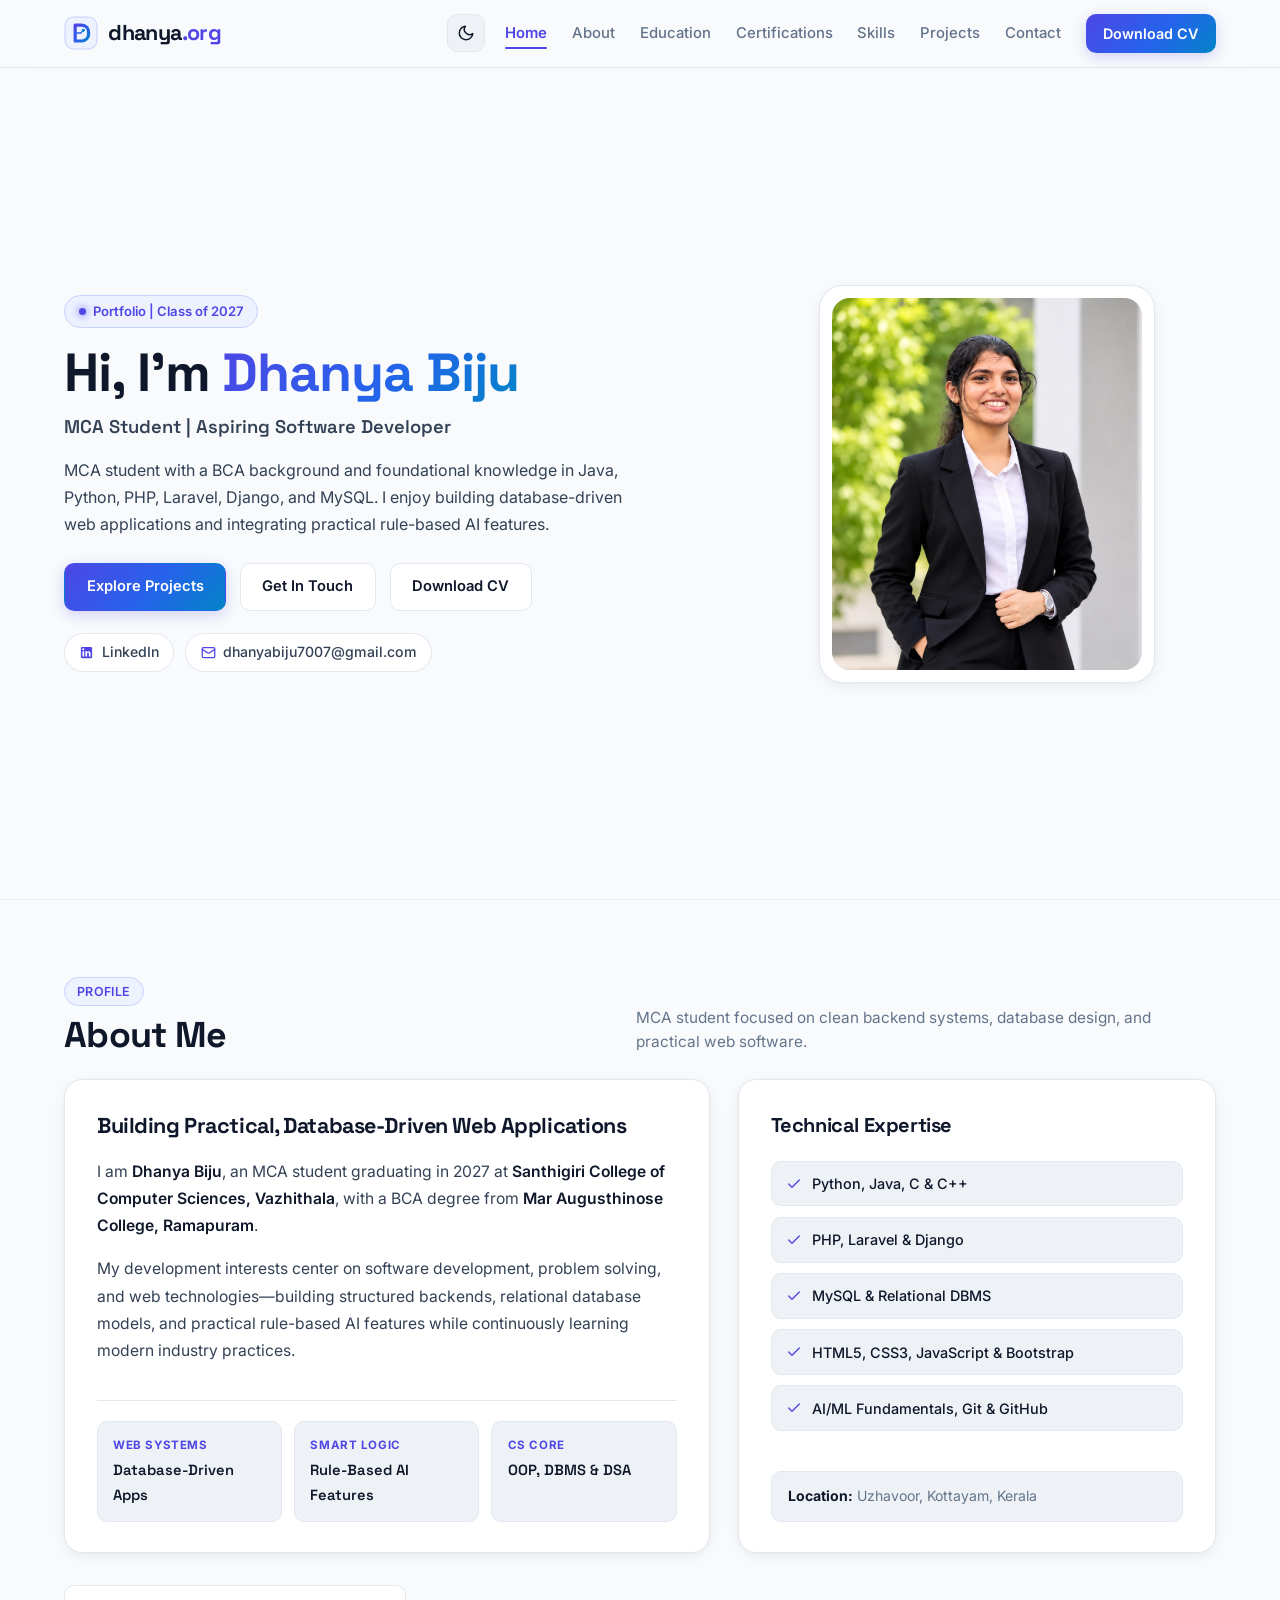
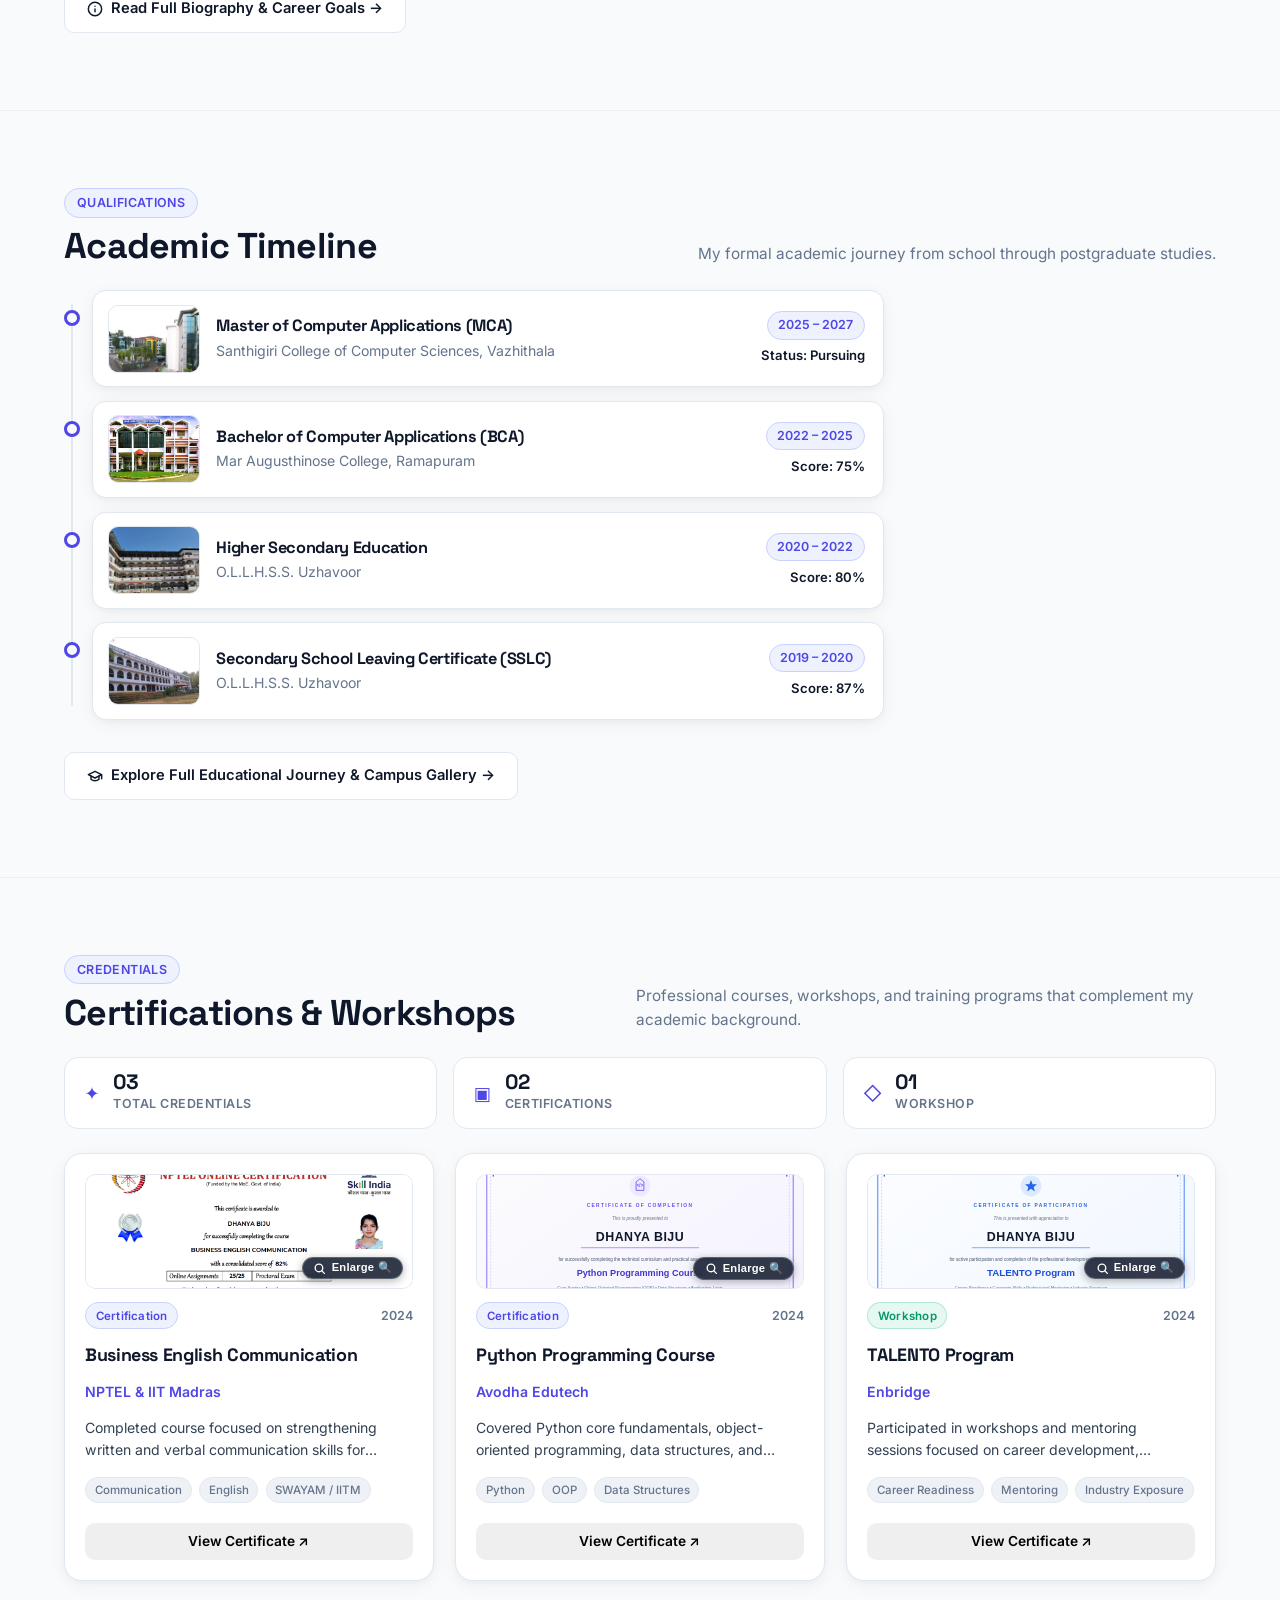
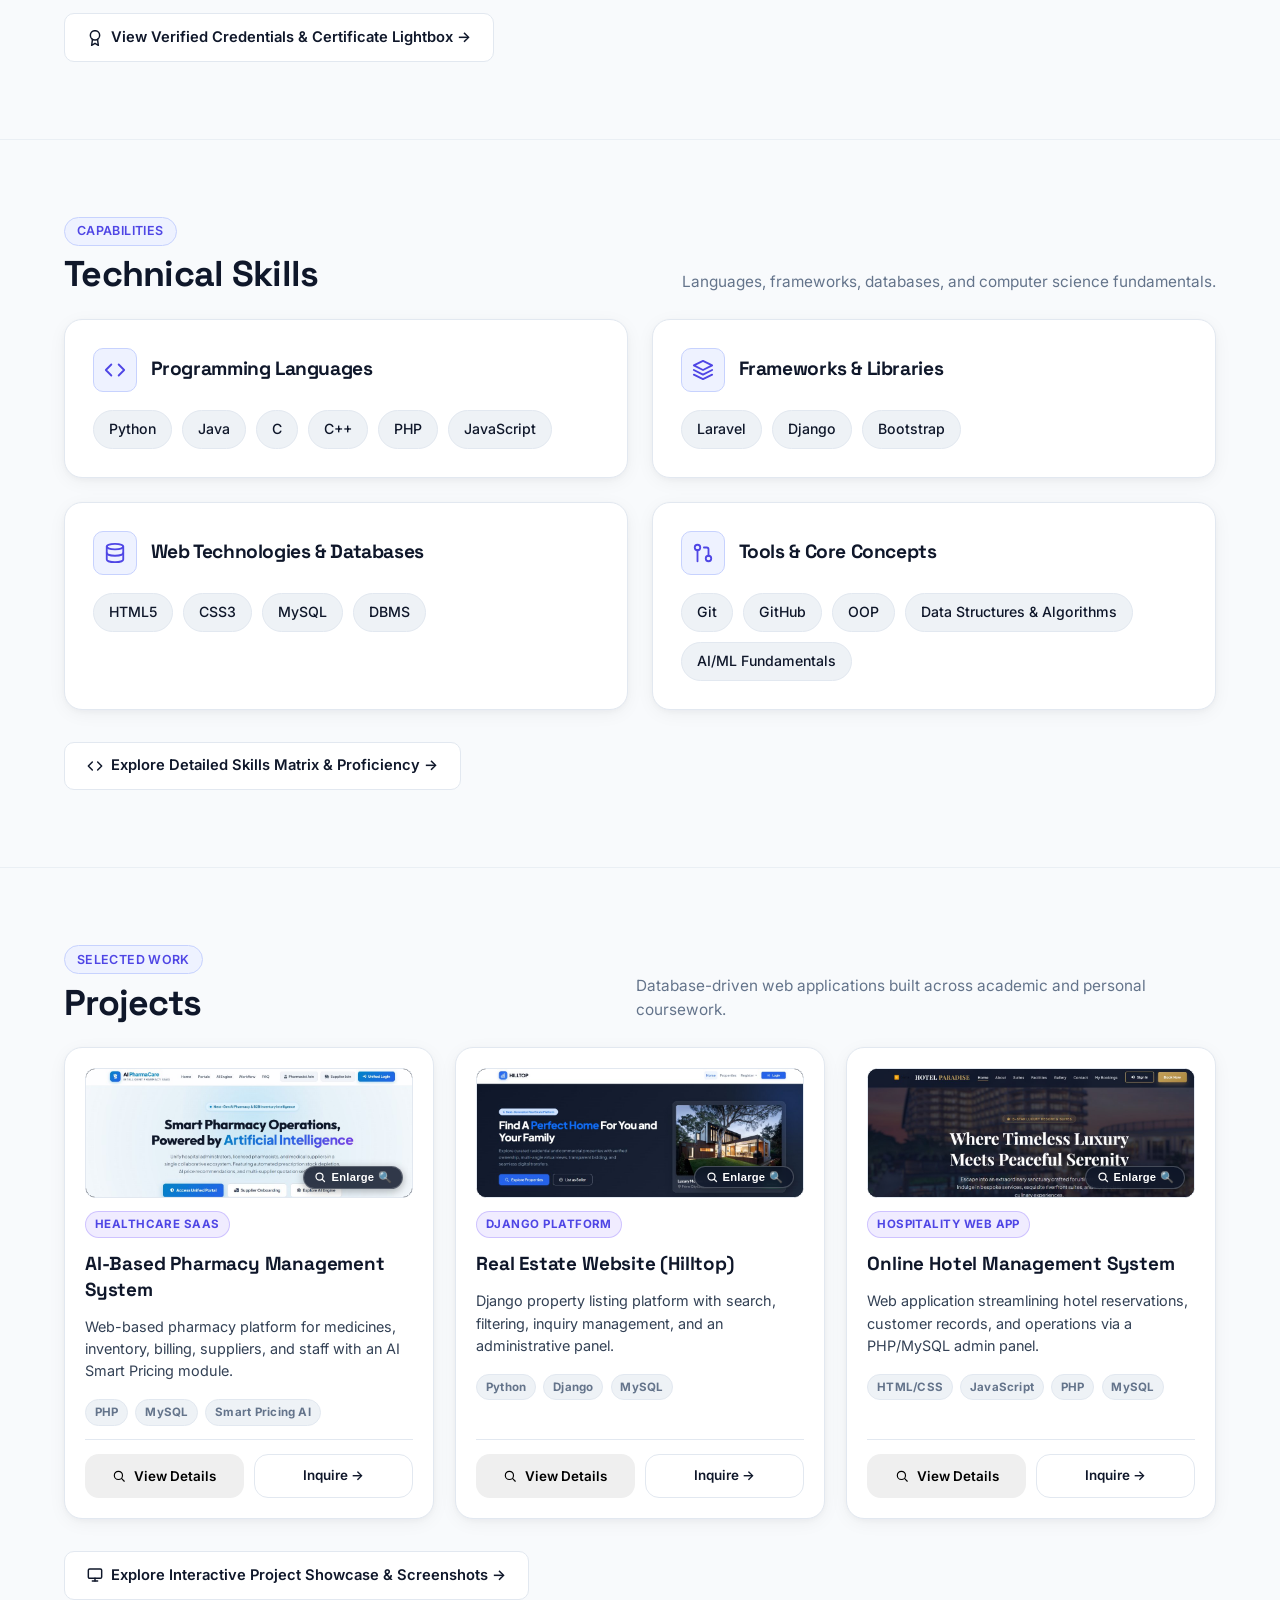
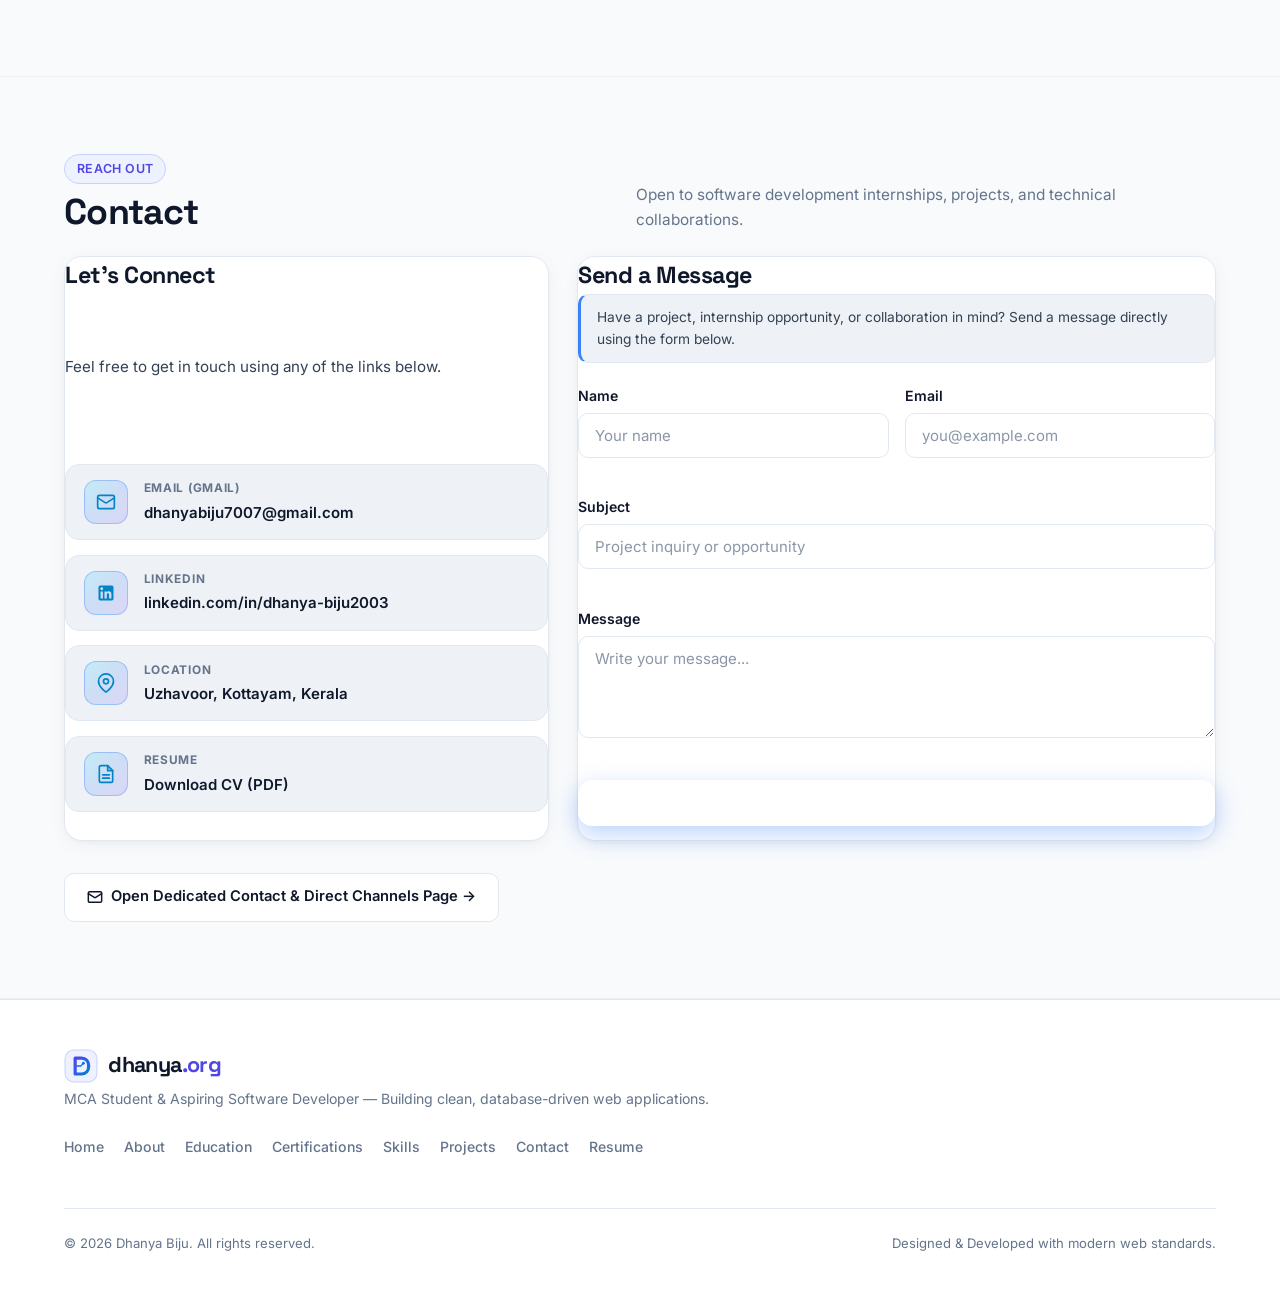
==== commit b7b8d6e8: "added" ====
--- a/index.html
+++ b/index.html
@@ -767,72 +767,148 @@
                         coursework.</p>
                 </div>
 
+                <!-- 3 Grid in One Row (Compact Previews with Lightbox Click) -->
                 <div class="projects-grid">
-                    <!-- Project 1 -->
-                    <article class="card project-card">
-                        <div class="project-preview">
-                            <img src="Assets/image/project-pharmacy.svg"
-                                alt="AI-Based Pharmacy Management System preview" width="640" height="340"
-                                loading="lazy">
+                    <!-- Project 1: AI Pharmacy -->
+                    <article class="card project-card glass-card">
+                        <button type="button" class="project-preview-btn project-details-btn"
+                            data-project="pharmacy" data-screen-index="0"
+                            aria-label="Inspect AI-Based Pharmacy Management System screenshots in detail">
+                            <div class="project-preview-wrap">
+                                <img src="Assets/image/pharmacy-1-landing.jpg"
+                                    alt="AI-Based Pharmacy Management System dashboard and portal" width="400"
+                                    height="135" loading="lazy">
+                                <span class="project-preview-zoom" aria-hidden="true">
+                                    <svg width="12" height="12" viewBox="0 0 24 24" fill="none" stroke="currentColor"
+                                        stroke-width="2.5" stroke-linecap="round" stroke-linejoin="round">
+                                        <circle cx="11" cy="11" r="7"></circle>
+                                        <line x1="21" y1="21" x2="16.65" y2="16.65"></line>
+                                    </svg>
+                                    Enlarge 🔍
+                                </span>
+                            </div>
+                        </button>
+                        <div class="project-card-top">
+                            <span class="project-pill">Healthcare SaaS</span>
                         </div>
                         <h3 class="project-title">AI-Based Pharmacy Management System</h3>
                         <p class="project-desc">
                             Web-based pharmacy platform for medicines, inventory, billing, suppliers, and staff with an
                             AI Smart Pricing module.
                         </p>
-                        <div class="tag-list">
-                            <span class="tag">PHP</span>
-                            <span class="tag">MySQL</span>
-                            <span class="tag">Smart Pricing AI</span>
+                        <div class="tag-list" aria-label="Technologies used">
+                            <span class="tag tag--tech">PHP</span>
+                            <span class="tag tag--tech">MySQL</span>
+                            <span class="tag tag--tech">Smart Pricing AI</span>
                         </div>
                         <div class="project-actions">
-                            <a href="#contact" class="btn btn-outline"
-                                data-inquiry-project="AI-Based Pharmacy Management System">Project Inquiry →</a>
+                            <button type="button" class="btn btn-secondary project-details-btn"
+                                data-project="pharmacy" data-screen-index="0">
+                                <svg width="14" height="14" viewBox="0 0 24 24" fill="none" stroke="currentColor"
+                                    stroke-width="2" stroke-linecap="round" stroke-linejoin="round" aria-hidden="true">
+                                    <circle cx="11" cy="11" r="7"></circle>
+                                    <line x1="21" y1="21" x2="16.65" y2="16.65"></line>
+                                </svg>
+                                <span>View Details</span>
+                            </button>
+                            <a href="contacts.html?project=AI-Based%20Pharmacy%20Management%20System"
+                                class="btn btn-outline"
+                                data-inquiry-project="AI-Based Pharmacy Management System">Inquire →</a>
                         </div>
                     </article>
 
-                    <!-- Project 2 -->
-                    <article class="card project-card">
-                        <div class="project-preview">
-                            <img src="Assets/image/project-realestate.svg" alt="Real Estate Website preview" width="640"
-                                height="340" loading="lazy">
-                        </div>
-                        <h3 class="project-title">Real Estate Website</h3>
+                    <!-- Project 2: Real Estate -->
+                    <article class="card project-card glass-card">
+                        <button type="button" class="project-preview-btn project-details-btn"
+                            data-project="real-estate" data-screen-index="0"
+                            aria-label="Inspect Real Estate Website screenshots in detail">
+                            <div class="project-preview-wrap">
+                                <img src="Assets/image/hilltop-home.jpg"
+                                    alt="Hilltop Real Estate property discovery portal" width="400"
+                                    height="135" loading="lazy">
+                                <span class="project-preview-zoom" aria-hidden="true">
+                                    <svg width="12" height="12" viewBox="0 0 24 24" fill="none" stroke="currentColor"
+                                        stroke-width="2.5" stroke-linecap="round" stroke-linejoin="round">
+                                        <circle cx="11" cy="11" r="7"></circle>
+                                        <line x1="21" y1="21" x2="16.65" y2="16.65"></line>
+                                    </svg>
+                                    Enlarge 🔍
+                                </span>
+                            </div>
+                        </button>
+                        <div class="project-card-top">
+                            <span class="project-pill">Django Platform</span>
+                        </div>
+                        <h3 class="project-title">Real Estate Website (Hilltop)</h3>
                         <p class="project-desc">
                             Django property listing platform with search, filtering, inquiry management, and an
                             administrative panel.
                         </p>
-                        <div class="tag-list">
-                            <span class="tag">Python</span>
-                            <span class="tag">Django</span>
-                            <span class="tag">MySQL</span>
+                        <div class="tag-list" aria-label="Technologies used">
+                            <span class="tag tag--tech">Python</span>
+                            <span class="tag tag--tech">Django</span>
+                            <span class="tag tag--tech">MySQL</span>
                         </div>
                         <div class="project-actions">
-                            <a href="#contact" class="btn btn-outline"
-                                data-inquiry-project="Real Estate Website">Project Inquiry →</a>
+                            <button type="button" class="btn btn-secondary project-details-btn"
+                                data-project="real-estate" data-screen-index="0">
+                                <svg width="14" height="14" viewBox="0 0 24 24" fill="none" stroke="currentColor"
+                                    stroke-width="2" stroke-linecap="round" stroke-linejoin="round" aria-hidden="true">
+                                    <circle cx="11" cy="11" r="7"></circle>
+                                    <line x1="21" y1="21" x2="16.65" y2="16.65"></line>
+                                </svg>
+                                <span>View Details</span>
+                            </button>
+                            <a href="contacts.html?project=Real%20Estate%20Website" class="btn btn-outline"
+                                data-inquiry-project="Real Estate Website">Inquire →</a>
                         </div>
                     </article>
 
-                    <!-- Project 3 -->
-                    <article class="card project-card">
-                        <div class="project-preview">
-                            <img src="Assets/image/project-hotel.svg" alt="Online Hotel Management System preview"
-                                width="640" height="340" loading="lazy">
+                    <!-- Project 3: Online Hotel Management -->
+                    <article class="card project-card glass-card">
+                        <button type="button" class="project-preview-btn project-details-btn"
+                            data-project="hotel" data-screen-index="0"
+                            aria-label="Inspect Online Hotel Management System screenshots in detail">
+                            <div class="project-preview-wrap">
+                                <img src="Assets/image/hotel-1-landing.jpg"
+                                    alt="Hotel Paradise luxury resort reservation portal" width="400"
+                                    height="135" loading="lazy">
+                                <span class="project-preview-zoom" aria-hidden="true">
+                                    <svg width="12" height="12" viewBox="0 0 24 24" fill="none" stroke="currentColor"
+                                        stroke-width="2.5" stroke-linecap="round" stroke-linejoin="round">
+                                        <circle cx="11" cy="11" r="7"></circle>
+                                        <line x1="21" y1="21" x2="16.65" y2="16.65"></line>
+                                    </svg>
+                                    Enlarge 🔍
+                                </span>
+                            </div>
+                        </button>
+                        <div class="project-card-top">
+                            <span class="project-pill">Hospitality Web App</span>
                         </div>
                         <h3 class="project-title">Online Hotel Management System</h3>
                         <p class="project-desc">
                             Web application streamlining hotel reservations, customer records, and operations via a
                             PHP/MySQL admin panel.
                         </p>
-                        <div class="tag-list">
-                            <span class="tag">HTML/CSS</span>
-                            <span class="tag">JavaScript</span>
-                            <span class="tag">PHP</span>
-                            <span class="tag">MySQL</span>
+                        <div class="tag-list" aria-label="Technologies used">
+                            <span class="tag tag--tech">HTML/CSS</span>
+                            <span class="tag tag--tech">JavaScript</span>
+                            <span class="tag tag--tech">PHP</span>
+                            <span class="tag tag--tech">MySQL</span>
                         </div>
                         <div class="project-actions">
-                            <a href="#contact" class="btn btn-outline"
-                                data-inquiry-project="Online Hotel Management System">Project Inquiry →</a>
+                            <button type="button" class="btn btn-secondary project-details-btn"
+                                data-project="hotel" data-screen-index="0">
+                                <svg width="14" height="14" viewBox="0 0 24 24" fill="none" stroke="currentColor"
+                                    stroke-width="2" stroke-linecap="round" stroke-linejoin="round" aria-hidden="true">
+                                    <circle cx="11" cy="11" r="7"></circle>
+                                    <line x1="21" y1="21" x2="16.65" y2="16.65"></line>
+                                </svg>
+                                <span>View Details</span>
+                            </button>
+                            <a href="contacts.html?project=Online%20Hotel%20Management%20System" class="btn btn-outline"
+                                data-inquiry-project="Online Hotel Management System">Inquire →</a>
                         </div>
                     </article>
                 </div>
@@ -1042,6 +1118,86 @@
         </svg>
     </button>
 
+    <!-- =========================================
+         PROJECT DETAILS & SCREENSHOT LIGHTBOX MODAL
+         ========================================= -->
+    <div id="projectModal" class="project-modal" role="dialog" aria-modal="true" aria-labelledby="projectModalTitle"
+        aria-hidden="true">
+        <div class="project-modal-backdrop" aria-hidden="true"></div>
+        <div class="project-modal-dialog">
+            <div class="project-modal-header">
+                <div class="project-modal-header-info">
+                    <span id="projectModalCategory" class="project-modal-badge">Featured Project</span>
+                    <h2 id="projectModalTitle" class="project-modal-title">Project Details</h2>
+                </div>
+                <button type="button" id="projectModalClose" class="project-modal-close"
+                    aria-label="Close project details">&times;</button>
+            </div>
+            <div class="project-modal-body">
+                <!-- Screenshot / Media Viewer -->
+                <div class="project-modal-viewer">
+                    <div class="project-modal-screen-wrap">
+                        <img id="projectModalImg" src="data:image/svg+xml,%3Csvg xmlns='http://www.w3.org/2000/svg'/%3E"
+                            alt="Project screenshot view" width="900" height="500">
+                        <button type="button" id="projectNavPrev" class="project-nav-btn project-nav-prev"
+                            aria-label="Previous screenshot">
+                            <svg width="20" height="20" viewBox="0 0 24 24" fill="none" stroke="currentColor"
+                                stroke-width="2.5" stroke-linecap="round" stroke-linejoin="round">
+                                <polyline points="15 18 9 12 15 6"></polyline>
+                            </svg>
+                        </button>
+                        <button type="button" id="projectNavNext" class="project-nav-btn project-nav-next"
+                            aria-label="Next screenshot">
+                            <svg width="20" height="20" viewBox="0 0 24 24" fill="none" stroke="currentColor"
+                                stroke-width="2.5" stroke-linecap="round" stroke-linejoin="round">
+                                <polyline points="9 18 15 12 9 6"></polyline>
+                            </svg>
+                        </button>
+                    </div>
+                    <!-- Dynamic screen selection thumbnails strip -->
+                    <div id="projectThumbs" class="project-thumbs-strip" role="tablist"
+                        aria-label="Screenshots Gallery"></div>
+                </div>
+
+                <!-- Detailed Project Information -->
+                <div class="project-modal-info">
+                    <div class="project-modal-screen-title-row">
+                        <h3 id="projectScreenTitle" class="project-screen-title">Module Overview</h3>
+                        <span id="projectScreenCounter" class="project-screen-counter">1 of 1</span>
+                    </div>
+                    <p id="projectScreenDesc" class="project-screen-desc"></p>
+
+                    <div class="project-modal-section">
+                        <h4 class="project-section-heading">Key Capabilities &amp; Features</h4>
+                        <ul id="projectKeyFeatures" class="project-features-list"></ul>
+                    </div>
+
+                    <div class="project-modal-section">
+                        <h4 class="project-section-heading">Architecture &amp; Technologies</h4>
+                        <div id="projectTechTags" class="tag-list"></div>
+                        <p id="projectArchNotes" class="project-arch-notes"></p>
+                    </div>
+
+                    <div class="project-modal-footer">
+                        <a id="projectModalLiveBtn" href="https://dhanyaorg.netlify.app" target="_blank"
+                            rel="noopener noreferrer" class="btn btn-primary is-hidden">
+                            <svg width="15" height="15" viewBox="0 0 24 24" fill="none" stroke="currentColor"
+                                stroke-width="2.2" stroke-linecap="round" stroke-linejoin="round" aria-hidden="true">
+                                <path d="M18 13v6a2 2 0 0 1-2 2H5a2 2 0 0 1-2-2V8a2 2 0 0 1 2-2h6"></path>
+                                <polyline points="15 3 21 3 21 9"></polyline>
+                                <line x1="10" y1="14" x2="21" y2="3"></line>
+                            </svg>
+                            Visit Portfolio
+                        </a>
+                        <a id="projectModalInquiryBtn" href="contacts.html" class="btn btn-primary">
+                            Project Inquiry →
+                        </a>
+                    </div>
+                </div>
+            </div>
+        </div>
+    </div>
+
     <!-- Certificate Lightbox Modal (Large View) -->
     <div id="certModal" class="cert-modal" role="dialog" aria-modal="true"
         aria-labelledby="certModalTitle" aria-hidden="true">
--- a/Assets/css/project.css
+++ b/Assets/css/project.css
@@ -75,56 +75,158 @@
 }
 
 /* =========================================
-   PROJECT CARDS GRID (2x2 ON DESKTOP)
+   PROJECT CARDS GRID (3 GRID IN ONE ROW ON DESKTOP)
    ========================================= */
 .projects-grid {
     display: grid;
-    grid-template-columns: repeat(2, minmax(0, 1fr));
-    gap: 1.75rem;
+    grid-template-columns: repeat(3, minmax(0, 1fr));
+    gap: 1.35rem;
     align-items: stretch;
 }
 
 /* Glassmorphism Project Card */
+.project-card,
 .project-card.glass-card {
     padding: 1.25rem;
     display: flex;
     flex-direction: column;
-    gap: 1rem;
+    gap: 0.85rem;
     border-radius: var(--radius-lg);
-    background: rgba(255, 255, 255, 0.88);
-    backdrop-filter: blur(16px);
-    -webkit-backdrop-filter: blur(16px);
-    border: 1px solid rgba(226, 232, 240, 0.9);
-    box-shadow: 0 10px 30px rgba(0, 0, 0, 0.05);
-    transition: transform 0.35s cubic-bezier(0.16, 1, 0.3, 1), box-shadow 0.35s ease, border-color 0.35s ease;
-}
-
+    background: var(--card-bg);
+    border: 1px solid var(--card-border);
+    box-shadow: var(--soft-shadow);
+    transition: transform var(--transition), border-color var(--transition), box-shadow var(--transition);
+}
+
+.project-card:hover,
+.project-card.glass-card:hover {
+    transform: translateY(-4px);
+    border-color: var(--card-border-hover);
+    box-shadow: var(--hover-shadow);
+}
+
+[data-theme="dark"] .project-card,
 [data-theme="dark"] .project-card.glass-card {
-    background: rgba(15, 23, 42, 0.72);
-    backdrop-filter: blur(18px);
-    -webkit-backdrop-filter: blur(18px);
-    border: 1px solid rgba(255, 255, 255, 0.1);
-    box-shadow: 0 14px 40px rgba(0, 0, 0, 0.45);
-}
-
-.project-card.glass-card:hover {
-    transform: translateY(-6px);
-    border-color: rgba(99, 102, 241, 0.6);
-    box-shadow: 0 0 25px rgba(109, 74, 255, 0.28), 0 0 45px rgba(0, 210, 255, 0.12), 0 20px 45px rgba(0, 0, 0, 0.25);
-}
-
+    background: var(--card-bg);
+    border-color: var(--card-border);
+}
+
+[data-theme="dark"] .project-card:hover,
 [data-theme="dark"] .project-card.glass-card:hover {
-    box-shadow: 0 0 30px rgba(109, 74, 255, 0.38), 0 0 50px rgba(56, 189, 248, 0.18), 0 22px 50px rgba(0, 0, 0, 0.65);
+    box-shadow: 0 0 24px rgba(99, 102, 241, 0.25), 0 16px 36px rgba(0, 0, 0, 0.6);
+}
+
+/* Featured Project Card (Spans full width when in 3-column grid) */
+.project-card--featured {
+    grid-column: 1 / -1;
+}
+
+@media (min-width: 1025px) {
+    .project-card--featured {
+        display: grid;
+        grid-template-columns: 1fr 1.2fr;
+        gap: 1.5rem;
+        align-items: center;
+    }
+
+    .project-card--featured .project-preview--browser {
+        height: 100%;
+        min-height: 220px;
+    }
+}
+
+/* Compact Project Preview Frame & Interactive Button */
+.project-preview-btn {
+    width: 100%;
+    padding: 0;
+    margin: 0;
+    background: none;
+    border: none;
+    cursor: pointer;
+    text-align: left;
+    display: block;
+    border-radius: var(--radius-sm);
+    overflow: hidden;
+    position: relative;
+    text-decoration: none;
+    color: inherit;
+}
+
+.project-preview-wrap,
+.project-preview:not(.project-preview--grid):not(.project-preview--browser) {
+    position: relative;
+    width: 100%;
+    height: 130px; /* Small, compact thumbnail preview */
+    max-height: 135px;
+    border-radius: var(--radius-sm);
+    overflow: hidden;
+    border: 1px solid var(--card-border);
+    background: #0B0F19;
+    transition: border-color var(--transition), box-shadow var(--transition);
+}
+
+.project-preview-wrap img,
+.project-preview:not(.project-preview--grid):not(.project-preview--browser) img {
+    width: 100%;
+    height: 100%;
+    object-fit: cover;
+    object-position: center top;
+    display: block;
+    transition: transform 0.35s cubic-bezier(0.4, 0, 0.2, 1);
+}
+
+.project-preview-btn:hover .project-preview-wrap img,
+.project-preview-btn:focus-visible .project-preview-wrap img,
+.project-preview:not(.project-preview--grid):not(.project-preview--browser):hover img {
+    transform: scale(1.08);
+}
+
+.project-preview-btn:hover .project-preview-wrap,
+.project-preview-btn:focus-visible .project-preview-wrap,
+.project-preview:not(.project-preview--grid):not(.project-preview--browser):hover {
+    border-color: var(--primary);
+    box-shadow: 0 0 0 2px var(--primary-border);
+}
+
+/* Enlarge Badge on Project Thumbnail */
+.project-preview-zoom {
+    position: absolute;
+    bottom: 8px;
+    right: 8px;
+    display: inline-flex;
+    align-items: center;
+    gap: 0.35rem;
+    padding: 0.24rem 0.65rem;
+    font-size: 0.7rem;
+    font-weight: 600;
+    color: #FFFFFF;
+    background: rgba(15, 23, 42, 0.85);
+    backdrop-filter: blur(6px);
+    -webkit-backdrop-filter: blur(6px);
+    border: 1px solid rgba(255, 255, 255, 0.22);
+    border-radius: 999px;
+    pointer-events: none;
+    box-shadow: 0 2px 8px rgba(0, 0, 0, 0.3);
+    letter-spacing: 0.02em;
+    transition: background-color var(--transition), border-color var(--transition), transform var(--transition);
+}
+
+.project-preview-btn:hover .project-preview-zoom,
+.project-preview-btn:focus-visible .project-preview-zoom {
+    background: var(--primary);
+    border-color: var(--primary);
+    transform: translateY(-1px);
 }
 
 /* Project Preview Frame */
 .project-preview {
     position: relative;
-    border-radius: var(--radius-md);
+    border-radius: var(--radius-sm);
     overflow: hidden;
     border: 1px solid var(--card-border);
     background: #0B0F19;
-    aspect-ratio: 16 / 9;
+    height: 130px;
+    max-height: 135px;
 }
 
 .project-preview img {
